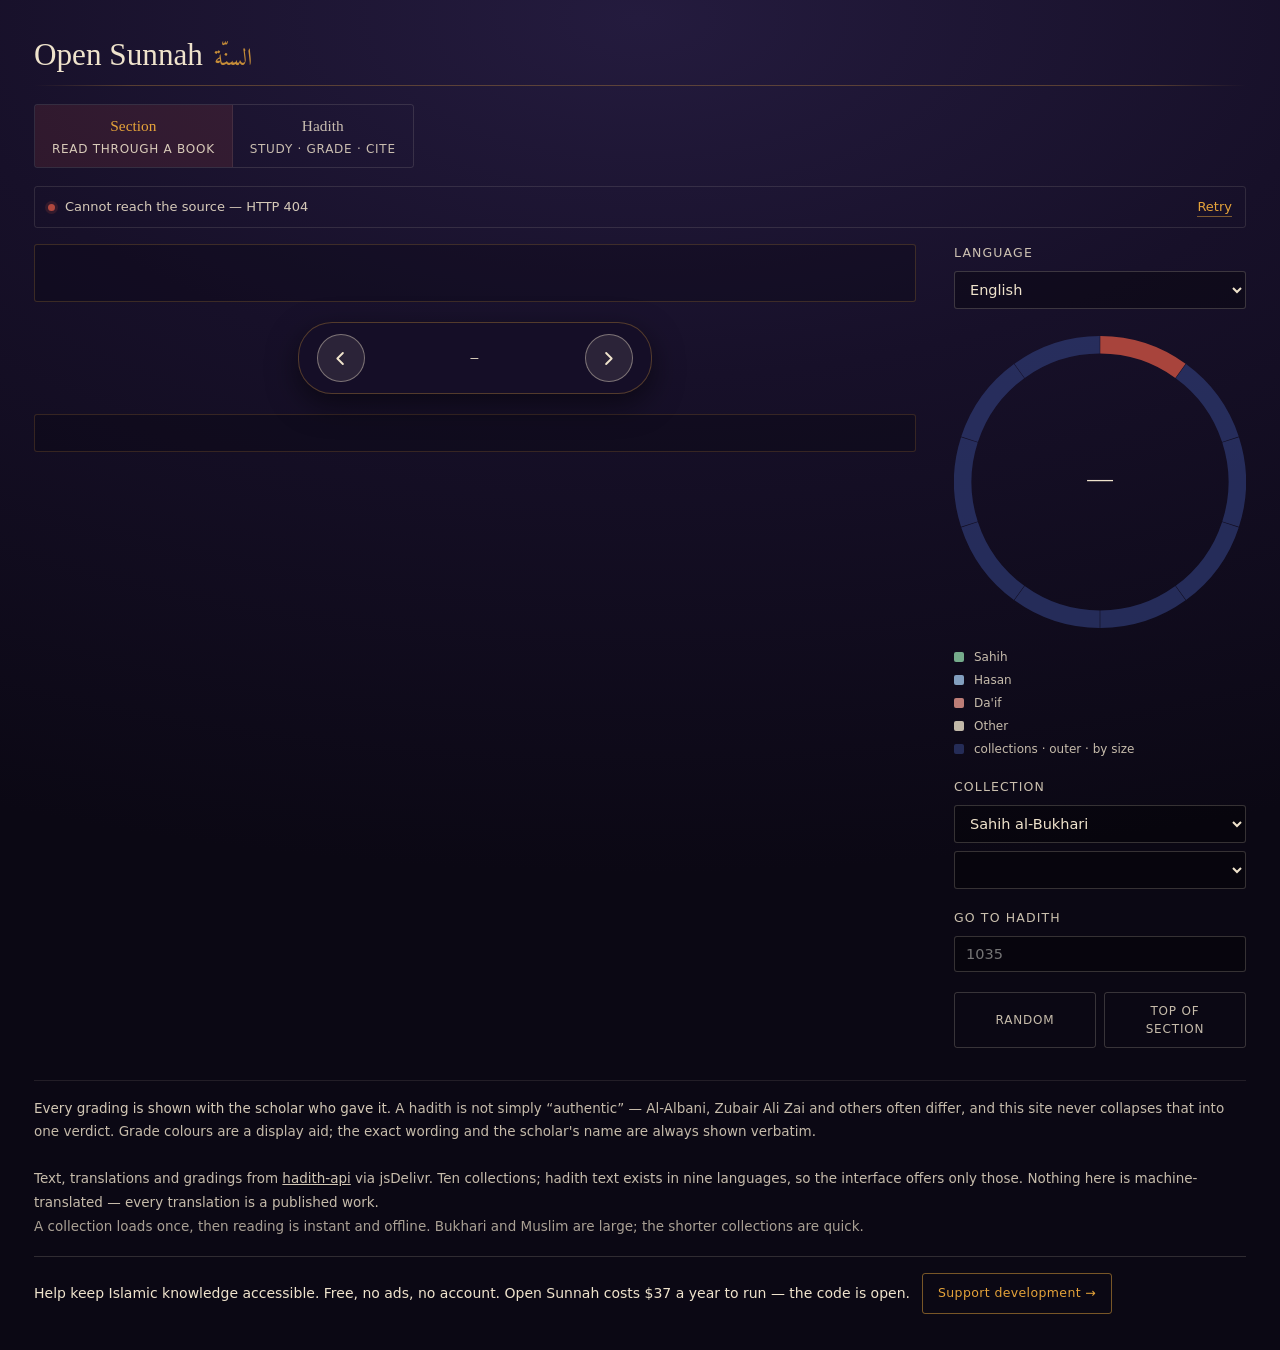
==== public/index.html @ fe067ff9 "Add JSON-LD and per-state document titles Co-Authored-By: Claude Opus 5 (1M context) <noreply@anthro" ====
<!DOCTYPE html>
<html lang="en" dir="ltr">
<meta charset="utf-8">
<meta name="description" content="A free, open hadith reader. Ten collections, 26 languages, every grading shown with the scholar who gave it. No account, no tracking.">
<meta name="viewport" content="width=device-width, initial-scale=1">
<title>Open Sunnah — a free, open hadith reader</title>
<link rel="canonical" href="https://opensunnah.org/">
<link rel="icon" href="/opensunnah-favicon-32.png" sizes="32x32" type="image/png">
<link rel="icon" href="/opensunnah-icon.svg" type="image/svg+xml">
<link rel="apple-touch-icon" href="/opensunnah-apple-touch-icon.png">
<link rel="manifest" href="/opensunnah.webmanifest">
<meta name="theme-color" content="#120E1D">
<script type="application/ld+json">
{"@context":"https://schema.org","@graph":[{"@type":"WebSite","@id":"https://opensunnah.org/#website","url":"https://opensunnah.org/","name":"Open Sunnah","description":"A free, open hadith reader. Ten collections, 26 languages, every grading shown with the scholar who gave it. No account, no tracking.","inLanguage":["ar","en"],"isAccessibleForFree":true},{"@type":"Collection","@id":"https://opensunnah.org/#collection","name":"Hadith collections","isPartOf":{"@id":"https://opensunnah.org/#website"},"hasPart":[{"@type":"Book","name":"صحيح البخاري","alternateName":"Sahih al-Bukhari","inLanguage":"ar","isAccessibleForFree":true},{"@type":"Book","name":"صحيح مسلم","alternateName":"Sahih Muslim","inLanguage":"ar","isAccessibleForFree":true},{"@type":"Book","name":"سنن أبي داود","alternateName":"Sunan Abu Dawud","inLanguage":"ar","isAccessibleForFree":true},{"@type":"Book","name":"جامع الترمذي","alternateName":"Jami at-Tirmidhi","inLanguage":"ar","isAccessibleForFree":true},{"@type":"Book","name":"سنن النسائي","alternateName":"Sunan an-Nasai","inLanguage":"ar","isAccessibleForFree":true},{"@type":"Book","name":"سنن ابن ماجه","alternateName":"Sunan Ibn Majah","inLanguage":"ar","isAccessibleForFree":true},{"@type":"Book","name":"موطأ مالك","alternateName":"Muwatta Malik","inLanguage":"ar","isAccessibleForFree":true},{"@type":"Book","name":"الأربعون النووية","alternateName":"Forty Hadith of an-Nawawi","inLanguage":"ar","isAccessibleForFree":true},{"@type":"Book","name":"الأربعون القدسية","alternateName":"Forty Hadith Qudsi","inLanguage":"ar","isAccessibleForFree":true},{"@type":"Book","name":"أربعون ولي الله الدهلوي","alternateName":"Forty Hadith of Shah Waliullah","inLanguage":"ar","isAccessibleForFree":true}]}]}
</script>
<link rel="preconnect" href="https://fonts.googleapis.com">
<link rel="preconnect" href="https://fonts.gstatic.com" crossorigin>
<link href="https://fonts.googleapis.com/css2?family=Amiri:ital,wght@0,400;0,700;1,400&display=swap" rel="stylesheet">
<style>
  :root{
    --lapis:#33427E; --saffron:#E5A33A; --madder:#B0483E;
    --pearl:#EFE3CC; --verdigris:#4E8577;
    --display:'Iowan Old Style','Palatino Linotype',Palatino,'Book Antiqua','Hoefler Text',Georgia,serif;
    --ui:'Avenir Next','Segoe UI',system-ui,-apple-system,sans-serif;
    --mono:'SF Mono','JetBrains Mono',ui-monospace,Menlo,Consolas,monospace;
    --arabic:'Amiri','Scheherazade New','Traditional Arabic','Geeza Pro','Noto Naskh Arabic',serif;
    --uiLine:1.5;
  }
  html[lang="ur"]{--ui:'Noto Nastaliq Urdu',var(--arabic);--display:'Noto Nastaliq Urdu',var(--arabic);--uiLine:2.4}
  html[lang="ar"]{--ui:'Noto Naskh Arabic','Amiri','Geeza Pro',system-ui,sans-serif;--display:'Amiri',serif;--uiLine:1.9}
  html[lang="bn"]{--ui:'Noto Sans Bengali',system-ui,sans-serif;--display:'Noto Serif Bengali',Georgia,serif;--uiLine:1.8}
  html[lang="ta"]{--ui:'Noto Sans Tamil',system-ui,sans-serif;--display:'Noto Serif Tamil',Georgia,serif;--uiLine:1.8}

  *{box-sizing:border-box}
  html{height:100%}
  body{margin:0;min-height:100%;
    background-color:#0B0814;
    background-image:radial-gradient(130% 95% at 50% 2%,#241B3E 0%,#171029 42%,#0B0814 100%);
    background-repeat:no-repeat;background-attachment:fixed;
    color:var(--pearl);font-family:var(--ui);line-height:var(--uiLine);-webkit-font-smoothing:antialiased;
    display:flex;flex-direction:column;align-items:center;
    padding:clamp(16px,3vw,32px) clamp(14px,3vw,34px) 36px}
  .wrap{width:100%;max-width:1260px}
  @media(min-width:1500px){.wrap{max-width:1560px}}
  @media(min-width:1900px){.wrap{max-width:1800px}}
  .eyebrow{font-size:12.5px;text-transform:uppercase;letter-spacing:.09em;color:rgba(239,227,204,.84)}
  html[dir="rtl"] .eyebrow{letter-spacing:0;text-transform:none}

  header{display:flex;align-items:baseline;gap:.7em;flex-wrap:wrap;margin-bottom:6px}
  h1{font-family:var(--display);font-weight:400;font-size:clamp(1.45rem,3.2vw,1.95rem);margin:0}
  .ar-title{font-family:var(--arabic);font-size:clamp(1.15rem,2.6vw,1.5rem);color:var(--saffron);opacity:.85;line-height:1}
  .loc{font-family:var(--display);font-style:italic;font-size:15px;color:rgba(239,227,204,.82);
       padding-inline-start:.7em;border-inline-start:1px solid rgba(229,163,58,.35)}
  .rule{height:1px;background:linear-gradient(90deg,transparent,rgba(229,163,58,.3) 8%,rgba(229,163,58,.3) 92%,transparent);margin:0 0 18px}

  .density{display:flex;border:1px solid rgba(239,227,204,.13);border-radius:3px;overflow:hidden;width:max-content;margin-bottom:18px;max-width:100%}
  .den{all:unset;cursor:pointer;padding:9px 17px;display:flex;flex-direction:column;gap:3px;
       border-inline-end:1px solid rgba(239,227,204,.09);transition:background .18s;text-align:center}
  .den:last-child{border-inline-end:0}
  .den:hover{background:rgba(229,163,58,.06)}
  .den:focus-visible{outline:1px solid var(--saffron);outline-offset:-2px}
  .den .t{font-family:var(--display);font-size:.96rem;color:rgba(239,227,204,.82)}
  .den .s{font-size:12px;letter-spacing:.06em;text-transform:uppercase;color:rgba(239,227,204,.82)}
  .den[aria-pressed="true"]{background:rgba(176,72,62,.16)}
  .den[aria-pressed="true"] .t{color:var(--saffron)}
  .den[aria-pressed="true"] .s{color:rgba(239,227,204,.88)}

  .stage{display:grid;grid-template-columns:1fr 292px;gap:clamp(20px,3vw,44px);align-items:start}

  /* ── reading surface ───────────────────────────────── */
  .sheet{border:1px solid rgba(229,163,58,.2);border-radius:3px;background:rgba(11,8,20,.32);
         padding:clamp(16px,2.4vw,28px)}
  .hrow{padding:22px 6px;border-bottom:1px solid rgba(239,227,204,.09);cursor:pointer;transition:background .16s}
  .hrow:last-child{border-bottom:0}
  .hrow:hover{background:rgba(229,163,58,.045)}
  .hrow.sel{background:rgba(229,163,58,.075);box-shadow:inset 2px 0 0 var(--madder)}
  .hrow .a{font-family:var(--arabic);direction:rtl;text-align:right;font-size:clamp(1.1rem,1.7vw,1.36rem);line-height:2.3;margin:0 0 12px}
  .hrow .t{font-family:var(--display);font-size:1rem;line-height:1.75;color:rgba(239,227,204,.9);margin:0}
  .hrow .n{font-family:var(--mono);font-size:12px;letter-spacing:.05em;color:rgba(239,227,204,.82);
           margin-top:12px;display:flex;flex-wrap:wrap;gap:6px 14px;align-items:center;direction:ltr}
  @media(min-width:900px){.hrow.par{display:grid;grid-template-columns:1.05fr 1fr;gap:26px;align-items:start}
    .hrow.par .a{margin:0}.hrow.par .n{grid-column:1/-1}}

  /* ── grade pills — the point of the whole site ─────── */
  .g{display:inline-flex;align-items:center;gap:6px;padding:3px 9px;border-radius:2px;
     font-family:var(--ui);font-size:12px;letter-spacing:.02em;border:1px solid;white-space:nowrap}
  .g.sahih{color:#8FD3A8;border-color:rgba(143,211,168,.45);background:rgba(143,211,168,.09)}
  .g.hasan{color:#9FC4E8;border-color:rgba(159,196,232,.45);background:rgba(159,196,232,.09)}
  .g.daif{color:#E89A8E;border-color:rgba(232,154,142,.5);background:rgba(232,154,142,.1)}
  .g.other{color:rgba(239,227,204,.75);border-color:rgba(239,227,204,.25)}
  .g .who{color:rgba(239,227,204,.82);font-size:12px}
  .nograde{color:rgba(239,227,204,.82);font-style:italic;font-size:12px}

  /* ── single hadith ─────────────────────────────────── */
  .solo{border:1px solid rgba(229,163,58,.2);border-radius:3px;background:rgba(11,8,20,.35);padding:clamp(22px,4vw,40px)}
  .solo .a{font-family:var(--arabic);direction:rtl;text-align:right;font-size:clamp(1.5rem,3.4vw,2.1rem);line-height:2.2;margin:0}
  .solo .div{height:1px;background:rgba(239,227,204,.14);margin:26px 0}
  .solo .t{font-family:var(--display);font-size:clamp(1rem,2.1vw,1.18rem);line-height:1.72;color:rgba(239,227,204,.96);margin:0}
  .gradebox{margin-top:26px;padding-top:20px;border-top:1px solid rgba(239,227,204,.14)}
  .gradebox .eyebrow{display:block;margin-bottom:12px}
  .gtable{display:grid;grid-template-columns:auto 1fr;gap:9px 16px;align-items:baseline;font-size:13.5px}
  .gtable .sch{font-family:var(--display);color:rgba(239,227,204,.82);text-align:end}
  .meta{display:flex;flex-wrap:wrap;gap:8px 16px;margin-top:22px;font-family:var(--mono);
        font-size:12px;letter-spacing:.06em;text-transform:uppercase;color:rgba(239,227,204,.84);direction:ltr}
  .meta .hi{color:var(--saffron)}

  /* ── study drawer ──────────────────────────────────── */
  .study{margin-top:20px;border:1px solid rgba(229,163,58,.18);border-radius:3px;padding:18px 20px;background:rgba(11,8,20,.4)}
  .study .ref{font-family:var(--mono);font-size:12px;letter-spacing:.07em;text-transform:uppercase;color:var(--saffron);margin-bottom:10px;direction:ltr}
  .tabs{display:flex;border-bottom:1px solid rgba(239,227,204,.12);margin:6px 0 12px;flex-wrap:wrap}
  .tab{all:unset;cursor:pointer;padding:8px 14px;font-size:12px;letter-spacing:.07em;text-transform:uppercase;
       color:rgba(239,227,204,.84);border-bottom:1px solid transparent;margin-bottom:-1px}
  .tab:hover{color:rgba(239,227,204,.92)}
  .tab:focus-visible{outline:1px solid var(--saffron);outline-offset:-2px}
  .tab[aria-selected="true"]{color:var(--saffron);border-bottom-color:var(--madder)}
  .cite{font-family:var(--mono);font-size:14px;line-height:1.8;white-space:pre-wrap;word-break:break-word;
        direction:ltr;text-align:start;background:rgba(0,0,0,.3);border:1px solid rgba(239,227,204,.1);
        border-radius:3px;padding:14px 16px;color:rgba(239,227,204,.92);max-height:220px;overflow:auto}
  .cite .ai{font-family:var(--arabic);font-size:16px;direction:rtl;display:block;text-align:right;line-height:2}
  .row{display:flex;gap:9px;margin-top:12px;flex-wrap:wrap}

  /* ── transport ─────────────────────────────────────── */
  .transport{display:flex;align-items:center;justify-content:center;gap:15px;margin-top:20px;
    position:sticky;bottom:12px;z-index:5;padding:11px 18px;border-radius:34px;width:max-content;
    margin-inline:auto;background:rgba(22,15,40,.95);backdrop-filter:blur(10px);
    border:1px solid rgba(229,163,58,.3);box-shadow:0 10px 30px rgba(0,0,0,.5)}
  .turn{all:unset;cursor:pointer;width:46px;height:46px;display:grid;place-items:center;border-radius:50%;
        background:rgba(239,227,204,.1);border:1px solid rgba(239,227,204,.42);color:var(--pearl);
        transition:background .18s,border-color .18s,color .18s}
  .turn svg{width:19px;height:19px}
  .turn:hover{background:rgba(229,163,58,.2);border-color:var(--saffron);color:var(--saffron)}
  .turn:focus-visible{outline:2px solid var(--saffron);outline-offset:3px}
  .turn[disabled],.ghost[disabled],input[disabled]{opacity:.34;cursor:not-allowed}
  .where{font-family:var(--mono);font-size:13px;letter-spacing:.06em;color:var(--pearl);min-width:190px;text-align:center;direction:ltr}

  /* ── rail ──────────────────────────────────────────── */
  .rail{display:flex;flex-direction:column;gap:20px;position:sticky;top:18px}
  .clockwrap{position:relative;width:100%;max-width:300px;aspect-ratio:1;margin:0 auto}
  canvas{width:100%;height:100%;display:block;cursor:pointer}
  .clockmid{position:absolute;inset:0;display:grid;place-content:center;text-align:center;pointer-events:none}
  .pct{font-family:var(--display);font-size:1.6rem;line-height:1}
  .pgs{font-family:var(--mono);font-size:12px;letter-spacing:.07em;color:rgba(239,227,204,.84);margin-top:6px;direction:ltr}
  .legend{display:grid;grid-template-columns:auto 1fr;gap:5px 10px;font-size:12px;color:rgba(239,227,204,.82)}
  .legend i{width:10px;height:10px;border-radius:2px;display:inline-block;margin-top:4px}

  select,input{width:100%;background:rgba(0,0,0,.3);color:var(--pearl);font-family:var(--ui);
    border:1px solid rgba(239,227,204,.2);border-radius:3px;padding:9px 11px;font-size:14.5px}
  select:focus-visible,input:focus-visible{outline:1px solid var(--saffron);outline-offset:1px}
  .grp>.eyebrow{display:block;margin-bottom:8px}
  .two{display:grid;grid-template-columns:1fr 1fr;gap:8px}
  .ghost{all:unset;cursor:pointer;text-align:center;padding:9px 14px;border:1px solid rgba(239,227,204,.2);
         border-radius:3px;font-size:12px;letter-spacing:.07em;text-transform:uppercase;color:rgba(239,227,204,.82)}
  html[dir="rtl"] .ghost,html[dir="rtl"] .tab,html[dir="rtl"] .den .s{letter-spacing:0;text-transform:none;font-size:13.5px}
  .ghost:hover{border-color:rgba(229,163,58,.7);color:var(--saffron)}
  .ghost:focus-visible{outline:2px solid var(--saffron);outline-offset:2px}

  .status{display:flex;align-items:center;gap:10px;padding:10px 13px;margin-bottom:16px;
    border:1px solid rgba(239,227,204,.12);border-radius:3px;font-size:13px;color:rgba(239,227,204,.88)}
  .dot{width:7px;height:7px;border-radius:50%;background:rgba(239,227,204,.4);flex:none}
  .dot.warn{background:var(--madder);box-shadow:0 0 0 3px rgba(176,72,62,.18)}
  .status button{all:unset;margin-inline-start:auto;cursor:pointer;color:var(--saffron);border-bottom:1px solid rgba(229,163,58,.5)}
  .status.hidden{display:none}
  .hide{display:none!important}

  footer{margin-top:32px;padding-top:16px;border-top:1px solid rgba(239,227,204,.1);
         font-size:13.5px;line-height:1.75;color:rgba(239,227,204,.82)}
  footer a{color:rgba(239,227,204,.88)}
  footer b{color:rgba(239,227,204,.88);font-weight:500}
  .support{margin-top:18px;padding-top:16px;border-top:1px solid rgba(239,227,204,.16);
           font-size:14px;line-height:1.8;color:var(--pearl);
           display:flex;flex-wrap:wrap;align-items:center;gap:4px 12px}
  .support a{color:var(--saffron);text-decoration:none;border:1px solid rgba(229,163,58,.5);
             border-radius:3px;padding:8px 15px;white-space:nowrap;font-size:12.5px;letter-spacing:.03em;
             transition:background .18s,border-color .18s}
  .support a:hover{background:rgba(229,163,58,.12);border-color:var(--saffron)}

  @media(max-width:1000px){
    .stage{grid-template-columns:1fr;gap:28px}
    .rail{position:static;max-width:420px;margin:0 auto;width:100%}
  }
  @media(max-width:700px){
    .transport{gap:10px;padding:9px 12px}
    .where{min-width:110px;font-size:12px;letter-spacing:0}
    .turn{width:44px;height:44px}
    .density{width:100%}.den{flex:1;padding:9px 6px;min-width:0}
    .den .s{font-size:10px;letter-spacing:0}
    .den .t{font-size:.9rem}
    .tab,.ghost{min-height:44px;display:inline-flex;align-items:center;justify-content:center}
    select,input{min-height:44px}
    .clockwrap{max-width:250px}
  }

  /* Last rule in the sheet so it wins on source order. .01ms rather than 0:
     a zero duration can suppress transitionend, which future code may rely on.
     The canvas is not guarded — it repaints on state change, never on a timer,
     and the grading rings are data rather than decoration. */
  @media (prefers-reduced-motion: reduce){
    *,*::before,*::after{
      animation-duration:.01ms!important;
      animation-iteration-count:1!important;
      transition-duration:.01ms!important;
      scroll-behavior:auto!important}
  }
</style>

<div class="wrap">
  <noscript><p style="max-width:60ch;margin:0 auto 28px;padding:16px 18px;border:1px solid rgba(229,163,58,.3);border-radius:3px;line-height:1.7;font-size:14px">Open Sunnah is a free, open hadith reader — ten collections, 26 interface languages, and every grading shown with the scholar who gave it. It needs JavaScript to run. Nothing here tracks you, and no account is required.</p></noscript>
  <header>
    <h1 id="brand">Open Sunnah</h1><span class="ar-title">السنّة</span>
    <span class="loc" id="loc"></span>
  </header>
  <div class="rule"></div>

  <div class="density" id="density" role="group"></div>
  <div class="status" id="status"><span class="dot" id="dot"></span><span id="statusText">Loading…</span></div>

  <main class="stage">
    <div>
      <div class="sheet" id="sheet"></div>
      <div class="solo hide" id="solo">
        <p class="a" id="soloAr" dir="rtl" lang="ar"></p>
        <div class="div"></div>
        <p class="t" id="soloTr"></p>
        <div class="gradebox">
          <span class="eyebrow" id="l_grades">Gradings</span>
          <div class="gtable" id="gtable"></div>
        </div>
        <div class="meta" id="soloMeta"></div>
      </div>

      <div class="transport">
        <button class="turn" id="prev"></button>
        <span class="where" id="where">—</span>
        <button class="turn" id="next"></button>
      </div>

      <div class="study" id="study"></div>
    </div>

    <aside class="rail">
      <div class="grp">
        <span class="eyebrow" id="l_lang">Language</span>
        <select id="langSel"></select>
        <div id="draftNote" style="font-size:11.5px;line-height:1.5;color:#E08878;margin-top:7px"></div>
      </div>

      <div class="clockwrap">
        <canvas id="clock"></canvas>
        <div class="clockmid"><div class="pct" id="pct">—</div><div class="pgs" id="pgs"></div></div>
      </div>
      <div class="legend" id="legend"></div>

      <div class="grp">
        <span class="eyebrow" id="l_coll">Collection</span>
        <select id="collSel"></select>
        <div style="margin-top:8px"><select id="secSel"></select></div>
      </div>
      <div class="grp">
        <span class="eyebrow" id="l_goto">Go to hadith</span>
        <input type="number" id="numIn" min="1" placeholder="1035">
      </div>
      <div class="grp two">
        <button class="ghost" id="randBtn">Random</button>
        <button class="ghost" id="topBtn">Top of section</button>
      </div>
    </aside>
  </main>

  <footer id="foot"></footer>
</div>

<script>
(() => {
"use strict";
const CDN='https://cdn.jsdelivr.net/gh/fawazahmed0/hadith-api@1';
const $=s=>document.querySelector(s);
const esc=s=>String(s).replace(/[&<>"']/g,c=>({'&':'&amp;','<':'&lt;','>':'&gt;','"':'&quot;',"'":'&#39;'}[c]));

/* ══ collections — keys and names verified against editions.json ══ */
const COLL={
  bukhari:{en:'Sahih al-Bukhari',ar:'صحيح البخاري',langs:['ara','ben','eng','fra','ind','rus','tam','tur','urd']},
  muslim:{en:'Sahih Muslim',ar:'صحيح مسلم',langs:['ara','ben','eng','fra','ind','rus','tam','tur','urd']},
  abudawud:{en:'Sunan Abu Dawud',ar:'سنن أبي داود',langs:['ara','ben','eng','fra','ind','rus','tur','urd']},
  tirmidhi:{en:'Jami at-Tirmidhi',ar:'جامع الترمذي',langs:['ara','ben','eng','ind','tur','urd']},
  nasai:{en:'Sunan an-Nasai',ar:'سنن النسائي',langs:['ara','ben','eng','fra','ind','tur','urd']},
  ibnmajah:{en:'Sunan Ibn Majah',ar:'سنن ابن ماجه',langs:['ara','ben','eng','fra','ind','tur','urd']},
  malik:{en:'Muwatta Malik',ar:'موطأ مالك',langs:['ara','ben','eng','fra','ind','tur','urd']},
  nawawi:{en:'Forty Hadith of an-Nawawi',ar:'الأربعون النووية',langs:['ara','ben','eng','fra','tur']},
  qudsi:{en:'Forty Hadith Qudsi',ar:'الأربعون القدسية',langs:['ara','eng','fra']},
  dehlawi:{en:'Forty Hadith of Shah Waliullah',ar:'أربعون ولي الله الدهلوي',langs:['ara','eng','fra']},
};
/* UI locales limited to languages the hadith text actually exists in.
   Offering a UI language with no content behind it would be a false promise. */
const LANGS={
 en:{name:'English',code:'eng',dir:'ltr',rev:true,s:{
   m1:'Section',m1s:'read through a book',m2:'Hadith',m2s:'study · grade · cite',
   lang:'Language',coll:'Collection',section:'Section',goto:'Go to hadith',
   grades:'Gradings',rand:'Random',top:'Top of section',
   empty:'Select any hadith — its gradings and citation open here, in both views.',
   copy:'Copy citation',copied:'Copied',open:'Open this hadith',see:'See it in the section',
   t1:'Short',t2:'Full',t3:'Block',t4:'Markdown',
   sahih:'Sahih',hasan:'Hasan',daif:"Da'if",other:'Other',ungraded:'No grading recorded',
   loading:'Loading…',fail:'Cannot reach the source',retry:'Retry',
   lColl:'collections · outer · by size',lSec:'sections of this collection',lGrade:'gradings in this section',
   draft:'This translation is a draft — corrections welcome',
   noText:'Hadith are not available in this language — showing English.',
   prev:'Previous hadith',next:'Next hadith',
   sup:'Help keep Islamic knowledge accessible. Free, no ads, no account. %s costs $37 a year to run — the code is open.',
   supCta:'Support development'}},
 ar:{name:'العربية',code:'ara',dir:'rtl',rev:false,font:'Noto+Naskh+Arabic:wght@400;600',s:{
   m1:'باب',m1s:'قراءة الكتاب',m2:'حديث',m2s:'دراسة · درجة · اقتباس',
   lang:'اللغة',coll:'المجموعة',section:'الباب',goto:'انتقل إلى حديث',
   grades:'الدرجات',rand:'عشوائي',top:'أول الباب',
   empty:'اختر أي حديث — تظهر درجاته واقتباسه هنا.',
   copy:'نسخ الاقتباس',copied:'تم النسخ',open:'افتح هذا الحديث',see:'اعرضه في الباب',
   t1:'مختصر',t2:'كامل',t3:'اقتباس',t4:'ماركداون',
   sahih:'صحيح',hasan:'حسن',daif:'ضعيف',other:'أخرى',ungraded:'لا توجد درجة مسجّلة',
   loading:'جارٍ التحميل…',fail:'تعذّر الوصول إلى المصدر',retry:'إعادة المحاولة',
   lColl:'المجموعات · الخارج · بالحجم',lSec:'أبواب هذه المجموعة',lGrade:'درجات هذا الباب',
   draft:'هذه الترجمة مسوّدة — التصحيحات مرحّب بها',
   noText:'الأحاديث غير متوفرة بهذه اللغة — يُعرض النص بالإنجليزية.',
   prev:'الحديث السابق',next:'الحديث التالي',
   sup:'ساهم في إبقاء المعرفة الإسلامية في متناول الجميع. مجاني، بلا إعلانات، بلا حساب. %s يكلّف ٣٧ دولاراً في السنة — والشيفرة مفتوحة.',
   supCta:'ادعم التطوير'}},
 ur:{name:'اردو',code:'urd',dir:'rtl',rev:false,font:'Noto+Nastaliq+Urdu:wght@400;600',s:{
   m1:'باب',m1s:'کتاب پڑھیں',m2:'حدیث',m2s:'مطالعہ · درجہ · حوالہ',
   lang:'زبان',coll:'مجموعہ',section:'باب',goto:'حدیث پر جائیں',
   grades:'درجات',rand:'بے ترتیب',top:'باب کا آغاز',
   empty:'کسی بھی حدیث کو منتخب کریں — اس کے درجات اور حوالہ یہاں کھلیں گے۔',
   copy:'حوالہ نقل کریں',copied:'نقل ہو گیا',open:'یہ حدیث کھولیں',see:'باب میں دیکھیں',
   t1:'مختصر',t2:'مکمل',t3:'اقتباس',t4:'مارک ڈاؤن',
   sahih:'صحیح',hasan:'حسن',daif:'ضعیف',other:'دیگر',ungraded:'کوئی درجہ درج نہیں',
   loading:'لوڈ ہو رہا ہے…',fail:'ماخذ تک رسائی نہیں',retry:'دوبارہ کوشش',
   lColl:'مجموعے · بیرونی · حجم کے مطابق',lSec:'اس مجموعے کے ابواب',lGrade:'اس باب کے درجات',
   draft:'یہ ترجمہ مسودہ ہے — تصحیح خوش آمدید',
   noText:'احادیث اس زبان میں دستیاب نہیں — انگریزی دکھائی جا رہی ہے۔',
   prev:'پچھلی حدیث',next:'اگلی حدیث',
   sup:'اسلامی علم کو سب کی رسائی میں رکھنے میں مدد کریں۔ مفت، کوئی اشتہار نہیں، کوئی اکاؤنٹ نہیں۔ %s پر سالانہ ۳۷ ڈالر لاگت آتی ہے — کوڈ کھلا ہے۔',
   supCta:'ترقی میں تعاون کریں'}},
 id:{name:'Bahasa Indonesia',code:'ind',dir:'ltr',rev:false,s:{
   m1:'Bab',m1s:'baca satu kitab',m2:'Hadis',m2s:'telaah · derajat · kutip',
   lang:'Bahasa',coll:'Kitab',section:'Bab',goto:'Buka hadis',
   grades:'Derajat',rand:'Acak',top:'Awal bab',
   empty:'Pilih hadis mana pun — derajat dan kutipannya muncul di sini.',
   copy:'Salin kutipan',copied:'Tersalin',open:'Buka hadis ini',see:'Lihat di bab',
   t1:'Singkat',t2:'Lengkap',t3:'Kutipan',t4:'Markdown',
   sahih:'Sahih',hasan:'Hasan',daif:'Daif',other:'Lainnya',ungraded:'Derajat tidak tercatat',
   loading:'Memuat…',fail:'Tidak dapat menghubungi sumber',retry:'Coba lagi',
   lColl:'kitab · luar · menurut ukuran',lSec:'bab dalam kitab ini',lGrade:'derajat dalam bab ini',
   draft:'Terjemahan ini masih draf — koreksi sangat diterima',
   noText:'Hadis tidak tersedia dalam bahasa ini — menampilkan bahasa Inggris.',
   prev:'Hadis sebelumnya',next:'Hadis berikutnya',
   sup:'Bantu jaga ilmu Islam tetap terjangkau. Gratis, tanpa iklan, tanpa akun. %s menghabiskan $37 per tahun — kodenya terbuka.',
   supCta:'Dukung pengembangan'}},
 bn:{name:'বাংলা',code:'ben',dir:'ltr',rev:false,font:'Noto+Serif+Bengali:wght@400;600&family=Noto+Sans+Bengali:wght@400;600',s:{
   m1:'অধ্যায়',m1s:'একটি কিতাব পড়ুন',m2:'হাদিস',m2s:'অধ্যয়ন · মান · উদ্ধৃতি',
   lang:'ভাষা',coll:'সংকলন',section:'অধ্যায়',goto:'হাদিসে যান',
   grades:'মান',rand:'এলোমেলো',top:'অধ্যায়ের শুরু',
   empty:'যেকোনো হাদিস বেছে নিন — এর মান ও উদ্ধৃতি এখানে আসবে।',
   copy:'উদ্ধৃতি কপি করুন',copied:'কপি হয়েছে',open:'এই হাদিস খুলুন',see:'অধ্যায়ে দেখুন',
   t1:'সংক্ষিপ্ত',t2:'পূর্ণ',t3:'উদ্ধৃতি',t4:'মার্কডাউন',
   sahih:'সহিহ',hasan:'হাসান',daif:'দুর্বল',other:'অন্যান্য',ungraded:'কোনো মান লিপিবদ্ধ নেই',
   loading:'লোড হচ্ছে…',fail:'উৎসে পৌঁছানো যাচ্ছে না',retry:'আবার চেষ্টা',
   lColl:'সংকলন · বাইরে · আকার অনুসারে',lSec:'এই সংকলনের অধ্যায়',lGrade:'এই অধ্যায়ের মান',
   draft:'এই অনুবাদ খসড়া — সংশোধন স্বাগত',
   noText:'এই ভাষায় হাদিস পাওয়া যায় না — ইংরেজি দেখানো হচ্ছে।',
   prev:'আগের হাদিস',next:'পরের হাদিস',
   sup:'ইসলামি জ্ঞান সবার নাগালে রাখতে সাহায্য করুন। বিনামূল্যে, বিজ্ঞাপন নেই, অ্যাকাউন্ট নেই। %s চালাতে বছরে $37 লাগে — কোড উন্মুক্ত।',
   supCta:'উন্নয়নে সহায়তা করুন'}},
 tr:{name:'Türkçe',code:'tur',dir:'ltr',rev:false,s:{
   m1:'Bölüm',m1s:'bir kitabı oku',m2:'Hadis',m2s:'incele · derece · alıntıla',
   lang:'Dil',coll:'Külliyat',section:'Bölüm',goto:'Hadise git',
   grades:'Dereceler',rand:'Rastgele',top:'Bölüm başı',
   empty:'Herhangi bir hadisi seçin — dereceleri ve alıntısı burada açılır.',
   copy:'Alıntıyı kopyala',copied:'Kopyalandı',open:'Bu hadisi aç',see:'Bölümde gör',
   t1:'Kısa',t2:'Tam',t3:'Alıntı',t4:'Markdown',
   sahih:'Sahih',hasan:'Hasen',daif:'Zayıf',other:'Diğer',ungraded:'Derece kaydı yok',
   loading:'Yükleniyor…',fail:'Kaynağa ulaşılamıyor',retry:'Tekrar dene',
   lColl:'külliyat · dış · boyuta göre',lSec:'bu külliyatın bölümleri',lGrade:'bu bölümdeki dereceler',
   draft:'Bu çeviri taslaktır — düzeltmeler memnuniyetle karşılanır',
   noText:'Hadisler bu dilde mevcut değil — İngilizce gösteriliyor.',
   prev:'Önceki hadis',next:'Sonraki hadis',
   sup:'İslami ilmin herkese açık kalmasına yardım edin. Ücretsiz, reklamsız, hesapsız. %s yılda 37 dolara mal oluyor — kod açık.',
   supCta:'Geliştirmeyi destekle'}},
 fr:{name:'Français',code:'fra',dir:'ltr',rev:false,s:{
   m1:'Chapitre',m1s:'lire un livre',m2:'Hadith',m2s:'étudier · degré · citer',
   lang:'Langue',coll:'Recueil',section:'Chapitre',goto:'Aller au hadith',
   grades:'Degrés',rand:'Aléatoire',top:'Début du chapitre',
   empty:'Choisissez un hadith — ses degrés et sa citation s’ouvrent ici.',
   copy:'Copier la citation',copied:'Copié',open:'Ouvrir ce hadith',see:'Voir dans le chapitre',
   t1:'Court',t2:'Complet',t3:'Bloc',t4:'Markdown',
   sahih:'Sahih',hasan:'Hasan',daif:'Da’if',other:'Autre',ungraded:'Aucun degré enregistré',
   loading:'Chargement…',fail:'Source injoignable',retry:'Réessayer',
   lColl:'recueils · extérieur · par taille',lSec:'chapitres de ce recueil',lGrade:'degrés dans ce chapitre',
   draft:'Cette traduction est une ébauche — corrections bienvenues',
   noText:'Les hadiths ne sont pas disponibles dans cette langue — affichage en anglais.',
   prev:'Hadith précédent',next:'Hadith suivant',
   sup:'Aidez à garder le savoir islamique accessible. Gratuit, sans publicité, sans compte. %s coûte 37 $ par an — le code est ouvert.',
   supCta:'Soutenir le développement'}},
 ru:{name:'Русский',code:'rus',dir:'ltr',rev:false,s:{
   m1:'Глава',m1s:'читать книгу',m2:'Хадис',m2s:'разбор · степень · ссылка',
   lang:'Язык',coll:'Сборник',section:'Глава',goto:'Перейти к хадису',
   grades:'Степени достоверности',rand:'Случайный',top:'Начало главы',
   empty:'Выберите любой хадис — его степени и ссылка откроются здесь.',
   copy:'Копировать ссылку',copied:'Скопировано',open:'Открыть этот хадис',see:'Показать в главе',
   t1:'Кратко',t2:'Полно',t3:'Цитата',t4:'Markdown',
   sahih:'Сахих',hasan:'Хасан',daif:'Даиф',other:'Другое',ungraded:'Степень не указана',
   loading:'Загрузка…',fail:'Не удаётся связаться с источником',retry:'Повторить',
   lColl:'сборники · внешнее · по объёму',lSec:'главы этого сборника',lGrade:'степени в этой главе',
   draft:'Этот перевод — черновик, правки приветствуются',
   noText:'Хадисы недоступны на этом языке — показан английский.',
   prev:'Предыдущий хадис',next:'Следующий хадис',
   sup:'Помогите сохранить исламское знание доступным. Бесплатно, без рекламы, без аккаунта. %s стоит $37 в год — код открыт.',
   supCta:'Поддержать разработку'}},
 ta:{name:'தமிழ்',code:'tam',dir:'ltr',rev:false,font:'Noto+Sans+Tamil:wght@400;600&family=Noto+Serif+Tamil:wght@400;600',s:{
   m1:'அத்தியாயம்',m1s:'ஒரு நூலைப் படி',m2:'ஹதீஸ்',m2s:'ஆய்வு · தரம் · மேற்கோள்',
   lang:'மொழி',coll:'தொகுப்பு',section:'அத்தியாயம்',goto:'ஹதீஸுக்குச் செல்',
   grades:'தரங்கள்',rand:'சீரற்ற',top:'அத்தியாயத் தொடக்கம்',
   empty:'எந்த ஹதீஸையும் தேர்ந்தெடுங்கள் — அதன் தரமும் மேற்கோளும் இங்கே திறக்கும்.',
   copy:'மேற்கோளை நகலெடு',copied:'நகலெடுக்கப்பட்டது',open:'இந்த ஹதீஸைத் திற',see:'அத்தியாயத்தில் பார்',
   t1:'சுருக்கம்',t2:'முழுமை',t3:'மேற்கோள்',t4:'மார்க்டவுன்',
   sahih:'ஸஹீஹ்',hasan:'ஹஸன்',daif:'ளயீஃப்',other:'பிற',ungraded:'தரம் பதிவு செய்யப்படவில்லை',
   loading:'ஏற்றுகிறது…',fail:'மூலத்தை அணுக முடியவில்லை',retry:'மீண்டும் முயற்சி',
   lColl:'தொகுப்புகள் · வெளிப்புறம் · அளவின்படி',lSec:'இத்தொகுப்பின் அத்தியாயங்கள்',lGrade:'இந்த அத்தியாயத்தின் தரங்கள்',
   draft:'இந்த மொழிபெயர்ப்பு வரைவு — திருத்தங்கள் வரவேற்கப்படுகின்றன',
   noText:'இந்த மொழியில் ஹதீஸ் கிடைக்கவில்லை — ஆங்கிலம் காட்டப்படுகிறது.',
   prev:'முந்தைய ஹதீஸ்',next:'அடுத்த ஹதீஸ்',
   sup:'இஸ்லாமிய அறிவு அனைவருக்கும் கிடைக்க உதவுங்கள். இலவசம், விளம்பரம் இல்லை, கணக்கு இல்லை. %s ஆண்டுக்கு $37 செலவாகிறது — நிரல் திறந்தது.',
   supCta:'மேம்பாட்டை ஆதரிக்கவும்'}},
 hi:{name:'हिन्दी',code:'hin',dir:'ltr',rev:false,font:'Noto+Serif+Devanagari:wght@400;600&family=Noto+Sans+Devanagari:wght@400;600',s:{
   m1:'अध्याय',m1s:'एक किताब पढ़ें',m2:'हदीस',m2s:'अध्ययन · दर्जा · संदर्भ',
   lang:'भाषा',coll:'संग्रह',section:'अध्याय',goto:'हदीस पर जाएँ',
   grades:'दर्जे',rand:'यादृच्छिक',top:'अध्याय का आरंभ',
   empty:'कोई भी हदीस चुनें — उसके दर्जे और संदर्भ यहाँ खुलेंगे।',
   copy:'संदर्भ कॉपी करें',copied:'कॉपी हो गया',open:'यह हदीस खोलें',see:'अध्याय में देखें',
   t1:'संक्षिप्त',t2:'पूर्ण',t3:'उद्धरण',t4:'मार्कडाउन',
   sahih:'सहीह',hasan:'हसन',daif:'ज़ईफ़',other:'अन्य',ungraded:'कोई दर्जा दर्ज नहीं',
   loading:'लोड हो रहा है…',fail:'स्रोत तक नहीं पहुँच सके',retry:'फिर कोशिश करें',
   lColl:'संग्रह · बाहरी · आकार अनुसार',lSec:'इस संग्रह के अध्याय',lGrade:'इस अध्याय के दर्जे',
   draft:'यह अनुवाद मसौदा है — सुधार का स्वागत है',
   noText:'इस भाषा में हदीस उपलब्ध नहीं — अंग्रेज़ी दिखाई जा रही है।',
   prev:'पिछली हदीस',next:'अगली हदीस',
   sup:'इस्लामी ज्ञान को सबकी पहुँच में रखने में मदद करें। मुफ़्त, कोई विज्ञापन नहीं, कोई खाता नहीं। %s को चलाने में सालाना $37 लगते हैं — कोड खुला है।',
   supCta:'विकास में सहयोग करें'}},
 fa:{name:'فارسی',code:'fas',dir:'rtl',rev:false,font:'Noto+Naskh+Arabic:wght@400;600',s:{
   m1:'باب',m1s:'خواندن یک کتاب',m2:'حدیث',m2s:'مطالعه · درجه · ارجاع',
   lang:'زبان',coll:'مجموعه',section:'باب',goto:'رفتن به حدیث',
   grades:'درجات',rand:'تصادفی',top:'آغاز باب',
   empty:'هر حدیثی را انتخاب کنید — درجات و ارجاع آن اینجا باز می‌شود.',
   copy:'کپی ارجاع',copied:'کپی شد',open:'این حدیث را باز کن',see:'در باب ببین',
   t1:'کوتاه',t2:'کامل',t3:'نقل‌قول',t4:'مارک‌داون',
   sahih:'صحیح',hasan:'حسن',daif:'ضعیف',other:'دیگر',ungraded:'درجه‌ای ثبت نشده',
   loading:'در حال بارگذاری…',fail:'دسترسی به منبع ممکن نیست',retry:'تلاش دوباره',
   lColl:'مجموعه‌ها · بیرونی · بر پایه اندازه',lSec:'باب‌های این مجموعه',lGrade:'درجات این باب',
   draft:'این ترجمه پیش‌نویس است — اصلاحات پذیرفته می‌شود',
   noText:'حدیث به این زبان موجود نیست — انگلیسی نمایش داده می‌شود.',
   prev:'حدیث پیشین',next:'حدیث بعدی',
   sup:'کمک کنید دانش اسلامی در دسترس همه بماند. رایگان، بدون تبلیغات، بدون حساب. %s سالانه ۳۷ دلار هزینه دارد — کد باز است.',
   supCta:'از توسعه حمایت کنید'}},
 ps:{name:'پښتو',code:'pus',dir:'rtl',rev:false,font:'Noto+Naskh+Arabic:wght@400;600',s:{
   m1:'باب',m1s:'یو کتاب ولولئ',m2:'حدیث',m2s:'زده‌کړه · درجه · حواله',
   lang:'ژبه',coll:'ټولګه',section:'باب',goto:'حدیث ته ولاړ شه',
   grades:'درجې',rand:'تصادفي',top:'د باب پیل',
   empty:'هر حدیث وټاکئ — درجې او حواله یې دلته خلاصیږي.',
   copy:'حواله کاپي کړئ',copied:'کاپي شو',open:'دا حدیث خلاص کړئ',see:'په باب کې یې وګورئ',
   t1:'لنډ',t2:'بشپړ',t3:'اقتباس',t4:'مارک‌ډاون',
   sahih:'صحیح',hasan:'حسن',daif:'ضعیف',other:'نور',ungraded:'کومه درجه نه ده ثبت شوې',
   loading:'بارېږي…',fail:'سرچینې ته لاسرسی ونشو',retry:'بیا هڅه',
   lColl:'ټولګې · بهرنۍ · د اندازې له مخې',lSec:'د دې ټولګې بابونه',lGrade:'د دې باب درجې',
   draft:'دا ژباړه مسوده ده — سمونونه ښه راغلاست',
   noText:'حدیث په دې ژبه نشته — انګریزي ښودل کیږي.',
   prev:'مخکینی حدیث',next:'راتلونکی حدیث',
   sup:'مرسته وکړئ چې اسلامي پوهه د ټولو لپاره لاسرسي وړ پاتې شي. وړیا، بې اعلانه، بې حسابه. %s په کال کې ۳۷ ډالره لګښت لري — کوډ خلاص دی.',
   supCta:'د پرمختګ ملاتړ وکړئ'}},
 ckb:{name:'کوردیی ناوەندی',code:'kur',dir:'rtl',rev:false,font:'Noto+Naskh+Arabic:wght@400;600',s:{
   m1:'بەش',m1s:'کتێبێک بخوێنەوە',m2:'حەدیس',m2s:'لێکۆڵینەوە · پلە · سەرچاوە',
   lang:'زمان',coll:'کۆکراوە',section:'بەش',goto:'بڕۆ بۆ حەدیس',
   grades:'پلەکان',rand:'هەڕەمەکی',top:'سەرەتای بەش',
   empty:'هەر حەدیسێک هەڵبژێرە — پلە و سەرچاوەکەی لێرە دەکرێتەوە.',
   copy:'لەبەرگرتنەوەی سەرچاوە',copied:'لەبەرگیرایەوە',open:'ئەم حەدیسە بکەرەوە',see:'لە بەشەکەدا بیبینە',
   t1:'کورت',t2:'تەواو',t3:'وتەکە',t4:'مارکداون',
   sahih:'صەحیح',hasan:'حەسەن',daif:'زەعیف',other:'تر',ungraded:'هیچ پلەیەک تۆمار نەکراوە',
   loading:'بارکردن…',fail:'ناتوانرێت بگاتە سەرچاوە',retry:'دووبارە هەوڵ بدە',
   lColl:'کۆکراوەکان · دەرەوە · بەپێی قەبارە',lSec:'بەشەکانی ئەم کۆکراوەیە',lGrade:'پلەکانی ئەم بەشە',
   draft:'ئەم وەرگێڕانە ڕەشنووسە — ڕاستکردنەوە بەخێربێت',
   noText:'حەدیس بەم زمانە بەردەست نییە — ئینگلیزی پیشان دەدرێت.',
   prev:'حەدیسی پێشوو',next:'حەدیسی داهاتوو',
   sup:'یارمەتی بدە زانستی ئیسلامی بۆ هەمووان بەردەست بمێنێت. بێبەرامبەر، بێ ڕیکلام، بێ هەژمار. %s ساڵانە ٣٧ دۆلار تێچووی هەیە — کۆدەکە کراوەیە.',
   supCta:'پشتیوانی لە گەشەپێدان بکە'}},
 ha:{name:'Hausa',code:'hau',dir:'ltr',rev:false,s:{
   m1:'Babi',m1s:'karanta wani littafi',m2:'Hadisi',m2s:'nazari · daraja · nassi',
   lang:'Harshe',coll:'Tarin hadisai',section:'Babi',goto:'Je zuwa hadisi',
   grades:'Darajoji',rand:'Bazuwa',top:'Farkon babi',
   empty:'Zabi kowane hadisi — darajarsa da inda aka dauko shi za su bayyana nan.',
   copy:'Kwafi bayanin tushe',copied:'An kwafa',open:'Bude wannan hadisi',see:'Duba shi cikin babi',
   t1:'Takaitacce',t2:'Cikakke',t3:'Rubutu',t4:'Markdown',
   sahih:'Sahihi',hasan:'Hasan',daif:'Daʼif',other:'Sauran',ungraded:'Ba a rubuta daraja ba',
   loading:'Ana lodi…',fail:'Ba a iya isa ga tushe ba',retry:'Sake gwadawa',
   lColl:'tarin hadisai · waje · bisa girma',lSec:'babukan wannan tarin',lGrade:'darajojin wannan babi',
   draft:'Wannan fassarar daftari ce — ana maraba da gyara',
   noText:'Babu hadisi da wannan harshe — ana nuna Turanci.',
   prev:'Hadisin da ya gabata',next:'Hadisi na gaba',
   sup:'Taimaka a ci gaba da samun ilimin Musulunci ga kowa. Kyauta, babu talla, babu asusu. %s yana kashe $37 a shekara — lambar a buɗe take.',
   supCta:'Tallafa wa ci gaba'}},
 sw:{name:'Kiswahili',code:'swh',dir:'ltr',rev:false,s:{
   m1:'Mlango',m1s:'soma kitabu kimoja',m2:'Hadithi',m2s:'chunguza · daraja · rejea',
   lang:'Lugha',coll:'Mkusanyiko',section:'Mlango',goto:'Nenda kwenye hadithi',
   grades:'Madaraja',rand:'Bila mpangilio',top:'Mwanzo wa mlango',
   empty:'Chagua hadithi yoyote — daraja na rejea yake vitafunguka hapa.',
   copy:'Nakili rejea',copied:'Imenakiliwa',open:'Fungua hadithi hii',see:'Iangalie ndani ya mlango',
   t1:'Fupi',t2:'Kamili',t3:'Nukuu',t4:'Markdown',
   sahih:'Sahihi',hasan:'Hasan',daif:'Dhaifu',other:'Nyingine',ungraded:'Hakuna daraja lililoandikwa',
   loading:'Inapakia…',fail:'Imeshindwa kufikia chanzo',retry:'Jaribu tena',
   lColl:'mikusanyiko · nje · kwa ukubwa',lSec:'milango ya mkusanyiko huu',lGrade:'madaraja ya mlango huu',
   draft:'Tafsiri hii ni rasimu — masahihisho yanakaribishwa',
   noText:'Hadithi hazipatikani kwa lugha hii — inaonyesha Kiingereza.',
   prev:'Hadithi iliyotangulia',next:'Hadithi ifuatayo',
   sup:'Saidia elimu ya Kiislamu ibaki inapatikana kwa wote. Bure, hakuna matangazo, hakuna akaunti. %s hugharimu $37 kwa mwaka — msimbo ni wazi.',
   supCta:'Saidia maendeleo'}},
 so:{name:'Soomaali',code:'som',dir:'ltr',rev:false,s:{
   m1:'Cutub',m1s:'akhri hal kitaab',m2:'Xadiis',m2s:'daraasad · darajo · tixraac',
   lang:'Luqad',coll:'Uruurin',section:'Cutub',goto:'U gudub xadiis',
   grades:'Darajooyin',rand:'Mid kasta',top:'Bilowga cutubka',
   empty:'Dooro xadiis kasta — darajadiisa iyo tixraaciisa halkan ayay ka furmayaan.',
   copy:'Koobi tixraaca',copied:'La koobiyeeyay',open:'Fur xadiiskan',see:'Ku arag cutubka',
   t1:'Gaaban',t2:'Buuxa',t3:'Soo qaadasho',t4:'Markdown',
   sahih:'Saxiix',hasan:'Xasan',daif:'Daciif',other:'Kale',ungraded:'Darajo lama diiwaangelin',
   loading:'Waa la soo raraya…',fail:'Isha lama gaari karo',retry:'Isku day mar kale',
   lColl:'uruurimo · dibadda · sida ay u weyn yihiin',lSec:'cutubyada uruurintan',lGrade:'darajooyinka cutubkan',
   draft:'Tarjumaaddan waa qabyo — hagaajin waa la soo dhaweynayaa',
   noText:'Xadiis kuma jiro luqaddan — Ingiriisi ayaa la tusayaa.',
   prev:'Xadiiskii hore',next:'Xadiiska xiga',
   sup:'Kaalmee in cilmiga Islaamka uu qof walba heli karo. Bilaash, xayaysiin ma leh, koonto ma leh. %s waxay ku kacaysaa $37 sanadkii — koodhku waa furan yahay.',
   supCta:'Taageer horumarinta'}},
 uz:{name:'Oʻzbekcha',code:'uzb',dir:'ltr',rev:false,s:{
   m1:'Bob',m1s:'bitta kitobni oʻqing',m2:'Hadis',m2s:'oʻrganish · daraja · manba',
   lang:'Til',coll:'Toʻplam',section:'Bob',goto:'Hadisga oʻtish',
   grades:'Darajalar',rand:'Tasodifiy',top:'Bob boshi',
   empty:'Istalgan hadisni tanlang — darajasi va manbasi shu yerda ochiladi.',
   copy:'Manbani nusxalash',copied:'Nusxalandi',open:'Bu hadisni ochish',see:'Bobda koʻrish',
   t1:'Qisqa',t2:'Toʻliq',t3:'Iqtibos',t4:'Markdown',
   sahih:'Sahih',hasan:'Hasan',daif:'Zaif',other:'Boshqa',ungraded:'Daraja qayd etilmagan',
   loading:'Yuklanmoqda…',fail:'Manbaga ulanib boʻlmadi',retry:'Qayta urinish',
   lColl:'toʻplamlar · tashqi · hajmi boʻyicha',lSec:'shu toʻplam boblari',lGrade:'shu bob darajalari',
   draft:'Bu tarjima qoralama — tuzatishlar qabul qilinadi',
   noText:'Bu tilda hadis mavjud emas — ingliz tili koʻrsatilmoqda.',
   prev:'Oldingi hadis',next:'Keyingi hadis',
   sup:'Islom ilmi hamma uchun ochiq qolishiga yordam bering. Bepul, reklamasiz, hisobsiz. %s yiliga $37 turadi — kod ochiq.',
   supCta:'Rivojlanishni qoʻllab-quvvatlash'}},
 az:{name:'Azərbaycanca',code:'aze',dir:'ltr',rev:false,s:{
   m1:'Bölmə',m1s:'bir kitab oxuyun',m2:'Hədis',m2s:'araşdır · dərəcə · istinad',
   lang:'Dil',coll:'Toplu',section:'Bölmə',goto:'Hədisə keç',
   grades:'Dərəcələr',rand:'Təsadüfi',top:'Bölmənin əvvəli',
   empty:'İstənilən hədisi seçin — dərəcəsi və istinadı burada açılacaq.',
   copy:'İstinadı kopyala',copied:'Kopyalandı',open:'Bu hədisi aç',see:'Bölmədə gör',
   t1:'Qısa',t2:'Tam',t3:'Sitat',t4:'Markdown',
   sahih:'Səhih',hasan:'Həsən',daif:'Zəif',other:'Digər',ungraded:'Dərəcə qeyd olunmayıb',
   loading:'Yüklənir…',fail:'Mənbəyə çatmaq olmur',retry:'Yenidən cəhd et',
   lColl:'toplular · xarici · ölçüyə görə',lSec:'bu toplunun bölmələri',lGrade:'bu bölmənin dərəcələri',
   draft:'Bu tərcümə qaralamadır — düzəlişlər qəbul olunur',
   noText:'Bu dildə hədis yoxdur — ingiliscə göstərilir.',
   prev:'Əvvəlki hədis',next:'Sonrakı hədis',
   sup:'İslam elminin hamı üçün əlçatan qalmasına kömək edin. Pulsuz, reklamsız, hesabsız. %s ildə $37-a başa gəlir — kod açıqdır.',
   supCta:'İnkişafı dəstəklə'}},
 ml:{name:'മലയാളം',code:'mal',dir:'ltr',rev:false,font:'Noto+Serif+Malayalam:wght@400;600&family=Noto+Sans+Malayalam:wght@400;600',s:{
   m1:'അധ്യായം',m1s:'ഒരു ഗ്രന്ഥം വായിക്കുക',m2:'ഹദീസ്',m2s:'പഠനം · ഗ്രേഡ് · ഉദ്ധരണി',
   lang:'ഭാഷ',coll:'സമാഹാരം',section:'അധ്യായം',goto:'ഹദീസിലേക്ക് പോകുക',
   grades:'ഗ്രേഡുകൾ',rand:'ക്രമരഹിതം',top:'അധ്യായത്തിന്റെ തുടക്കം',
   empty:'ഏതെങ്കിലും ഹദീസ് തിരഞ്ഞെടുക്കുക — അതിന്റെ ഗ്രേഡും ഉദ്ധരണിയും ഇവിടെ തുറക്കും.',
   copy:'ഉദ്ധരണി പകർത്തുക',copied:'പകർത്തി',open:'ഈ ഹദീസ് തുറക്കുക',see:'അധ്യായത്തിൽ കാണുക',
   t1:'ഹ്രസ്വം',t2:'പൂർണം',t3:'ഉദ്ധരണി',t4:'മാർക്ക്ഡൗൺ',
   sahih:'സ്വഹീഹ്',hasan:'ഹസൻ',daif:'ദഈഫ്',other:'മറ്റുള്ളവ',ungraded:'ഗ്രേഡ് രേഖപ്പെടുത്തിയിട്ടില്ല',
   loading:'ലോഡ് ചെയ്യുന്നു…',fail:'ഉറവിടത്തിൽ എത്താനായില്ല',retry:'വീണ്ടും ശ്രമിക്കുക',
   lColl:'സമാഹാരങ്ങൾ · പുറം · വലുപ്പമനുസരിച്ച്',lSec:'ഈ സമാഹാരത്തിലെ അധ്യായങ്ങൾ',lGrade:'ഈ അധ്യായത്തിലെ ഗ്രേഡുകൾ',
   draft:'ഈ വിവർത്തനം കരട് ആണ് — തിരുത്തലുകൾ സ്വാഗതം',
   noText:'ഈ ഭാഷയിൽ ഹദീസ് ലഭ്യമല്ല — ഇംഗ്ലീഷ് കാണിക്കുന്നു.',
   prev:'മുൻ ഹദീസ്',next:'അടുത്ത ഹദീസ്',
   sup:'ഇസ്ലാമിക വിജ്ഞാനം എല്ലാവർക്കും ലഭ്യമായിരിക്കാൻ സഹായിക്കുക. സൗജന്യം, പരസ്യമില്ല, അക്കൗണ്ടില്ല. %s പ്രവർത്തിപ്പിക്കാൻ വർഷം $37 ചെലവാകും — കോഡ് തുറന്നതാണ്.',
   supCta:'വികസനത്തെ പിന്തുണയ്ക്കുക'}},
 om:{name:'Afaan Oromoo',code:'orm',dir:'ltr',rev:false,s:{
   m1:'Boqonnaa',m1s:'kitaaba tokko dubbisi',m2:'Hadiisa',m2s:'qorannoo · sadarkaa · wabii',
   lang:'Afaan',coll:'Walitti qabaa',section:'Boqonnaa',goto:'Gara hadiisaa deemi',
   grades:'Sadarkaalee',rand:'Carraan',top:'Jalqaba boqonnaa',
   empty:'Hadiisa kamiyyuu filadhu — sadarkaan isaa fi wabiin isaa asitti banama.',
   copy:'Wabii garagalchi',copied:'Garagalfameera',open:'Hadiisa kana bani',see:'Boqonnaa keessatti ilaali',
   t1:'Gabaabaa',t2:'Guutuu',t3:'Caqasa',t4:'Markdown',
   sahih:'Sahiih',hasan:'Hasan',daif:'Daʼiif',other:'Kan biraa',ungraded:'Sadarkaan hin galmoofne',
   loading:'Feʼamaa jira…',fail:'Madda bira gaʼuun hin dandaʼamne',retry:'Irra deebiʼii yaali',
   lColl:'walitti qabaalee · alaa · guddina isaaniitiin',lSec:'boqonnaalee walitti qabaa kanaa',lGrade:'sadarkaalee boqonnaa kanaa',
   draft:'Hiikkaan kun wixinee dha — sirreeffamni ni simatama',
   noText:'Afaan kanaan hadiisni hin jiru — Ingiliffi agarsiifamaa jira.',
   prev:'Hadiisa darbe',next:'Hadiisa itti aanu',
   sup:'Beekumsi Islaamaa namoota hundaaf akka argamu gargaari. Bilisa, beeksisa hin qabu, herrega hin qabu. %s waggaatti $37 baasii qaba — koodichi banaa dha.',
   supCta:'Guddina deeggari'}},
 am:{name:'አማርኛ',code:'amh',dir:'ltr',rev:false,font:'Noto+Serif+Ethiopic:wght@400;600&family=Noto+Sans+Ethiopic:wght@400;600',s:{
   m1:'ምዕራፍ',m1s:'አንድ መጽሐፍ አንብብ',m2:'ሐዲስ',m2s:'ጥናት · ደረጃ · ማጣቀሻ',
   lang:'ቋንቋ',coll:'ስብስብ',section:'ምዕራፍ',goto:'ወደ ሐዲስ ሂድ',
   grades:'ደረጃዎች',rand:'በዘፈቀደ',top:'የምዕራፉ መጀመሪያ',
   empty:'ማንኛውንም ሐዲስ ምረጥ — ደረጃውና ማጣቀሻው እዚህ ይከፈታሉ።',
   copy:'ማጣቀሻ ቅዳ',copied:'ተቀድቷል',open:'ይህን ሐዲስ ክፈት',see:'በምዕራፉ ውስጥ ተመልከት',
   t1:'አጭር',t2:'ሙሉ',t3:'ጥቅስ',t4:'ማርክዳውን',
   sahih:'ሶሒሕ',hasan:'ሐሰን',daif:'ደዒፍ',other:'ሌላ',ungraded:'ደረጃ አልተመዘገበም',
   loading:'በመጫን ላይ…',fail:'ወደ ምንጩ መድረስ አልተቻለም',retry:'እንደገና ሞክር',
   lColl:'ስብስቦች · ውጪ · በመጠን',lSec:'የዚህ ስብስብ ምዕራፎች',lGrade:'የዚህ ምዕራፍ ደረጃዎች',
   draft:'ይህ ትርጉም ረቂቅ ነው — እርማቶች ተቀባይነት አላቸው',
   noText:'በዚህ ቋንቋ ሐዲስ የለም — እንግሊዝኛ እየታየ ነው።',
   prev:'ቀዳሚው ሐዲስ',next:'ቀጣዩ ሐዲስ',
   sup:'እስላማዊ እውቀት ለሁሉም ተደራሽ ሆኖ እንዲቆይ እርዱ። ነጻ፣ ማስታወቂያ የለም፣ መለያ የለም። %s በዓመት $37 ያስወጣል — ኮዱ ክፍት ነው።',
   supCta:'ልማትን ደግፍ'}},
 es:{name:'Español',code:'spa',dir:'ltr',rev:false,s:{
   m1:'Capítulo',m1s:'leer un libro',m2:'Hadiz',m2s:'estudiar · grado · citar',
   lang:'Idioma',coll:'Colección',section:'Capítulo',goto:'Ir al hadiz',
   grades:'Grados',rand:'Aleatorio',top:'Inicio del capítulo',
   empty:'Elija cualquier hadiz — sus grados y su cita se abren aquí.',
   copy:'Copiar cita',copied:'Copiado',open:'Abrir este hadiz',see:'Verlo en el capítulo',
   t1:'Breve',t2:'Completa',t3:'Bloque',t4:'Markdown',
   sahih:'Sahih',hasan:'Hasan',daif:'Daif',other:'Otro',ungraded:'Sin grado registrado',
   loading:'Cargando…',fail:'No se puede acceder a la fuente',retry:'Reintentar',
   lColl:'colecciones · exterior · por tamaño',lSec:'capítulos de esta colección',lGrade:'grados en este capítulo',
   draft:'Esta traducción es un borrador — se agradecen correcciones',
   noText:'No hay hadices en este idioma — se muestra en inglés.',
   prev:'Hadiz anterior',next:'Hadiz siguiente',
   sup:'Ayude a mantener accesible el conocimiento islámico. Gratis, sin anuncios, sin cuenta. %s cuesta 37 $ al año — el código es abierto.',
   supCta:'Apoyar el desarrollo'}},
 de:{name:'Deutsch',code:'deu',dir:'ltr',rev:false,s:{
   m1:'Kapitel',m1s:'ein Buch lesen',m2:'Hadith',m2s:'studieren · Grad · zitieren',
   lang:'Sprache',coll:'Sammlung',section:'Kapitel',goto:'Zum Hadith',
   grades:'Grade',rand:'Zufällig',top:'Kapitelanfang',
   empty:'Wählen Sie einen Hadith — seine Grade und die Zitation öffnen sich hier.',
   copy:'Zitation kopieren',copied:'Kopiert',open:'Diesen Hadith öffnen',see:'Im Kapitel ansehen',
   t1:'Kurz',t2:'Vollständig',t3:'Block',t4:'Markdown',
   sahih:'Sahih',hasan:'Hasan',daif:'Daif',other:'Andere',ungraded:'Kein Grad erfasst',
   loading:'Wird geladen…',fail:'Quelle nicht erreichbar',retry:'Erneut versuchen',
   lColl:'Sammlungen · außen · nach Umfang',lSec:'Kapitel dieser Sammlung',lGrade:'Grade in diesem Kapitel',
   draft:'Diese Übersetzung ist ein Entwurf — Korrekturen willkommen',
   noText:'In dieser Sprache sind keine Hadithe verfügbar — Anzeige auf Englisch.',
   prev:'Vorheriger Hadith',next:'Nächster Hadith',
   sup:'Helfen Sie mit, islamisches Wissen zugänglich zu halten. Kostenlos, ohne Werbung, ohne Konto. %s kostet 37 $ im Jahr — der Code ist offen.',
   supCta:'Entwicklung unterstützen'}},
 ms:{name:'Bahasa Melayu',code:'may',dir:'ltr',rev:false,s:{
   m1:'Bab',m1s:'baca satu kitab',m2:'Hadis',m2s:'kaji · darjat · rujuk',
   lang:'Bahasa',coll:'Himpunan',section:'Bab',goto:'Pergi ke hadis',
   grades:'Darjat',rand:'Rawak',top:'Awal bab',
   empty:'Pilih mana-mana hadis — darjat dan rujukannya terbuka di sini.',
   copy:'Salin rujukan',copied:'Disalin',open:'Buka hadis ini',see:'Lihat dalam bab',
   t1:'Ringkas',t2:'Penuh',t3:'Petikan',t4:'Markdown',
   sahih:'Sahih',hasan:'Hasan',daif:'Daif',other:'Lain',ungraded:'Tiada darjat direkodkan',
   loading:'Memuatkan…',fail:'Tidak dapat menghubungi sumber',retry:'Cuba lagi',
   lColl:'himpunan · luar · mengikut saiz',lSec:'bab dalam himpunan ini',lGrade:'darjat dalam bab ini',
   draft:'Terjemahan ini draf — pembetulan dialu-alukan',
   noText:'Hadis tiada dalam bahasa ini — memaparkan bahasa Inggeris.',
   prev:'Hadis sebelumnya',next:'Hadis seterusnya',
   sup:'Bantu pastikan ilmu Islam kekal boleh dicapai. Percuma, tiada iklan, tiada akaun. %s memerlukan $37 setahun — kodnya terbuka.',
   supCta:'Sokong pembangunan'}},
 sq:{name:'Shqip',code:'alb',dir:'ltr',rev:false,s:{
   m1:'Kapitull',m1s:'lexo një libër',m2:'Hadith',m2s:'studio · gradë · cito',
   lang:'Gjuha',coll:'Përmbledhje',section:'Kapitull',goto:'Shko te hadithi',
   grades:'Gradat',rand:'Rastësor',top:'Fillimi i kapitullit',
   empty:'Zgjidh çdo hadith — gradat dhe citimi i tij hapen këtu.',
   copy:'Kopjo citimin',copied:'U kopjua',open:'Hap këtë hadith',see:'Shikoje në kapitull',
   t1:'Shkurt',t2:'I plotë',t3:'Citim',t4:'Markdown',
   sahih:'Sahih',hasan:'Hasan',daif:'Daif',other:'Tjetër',ungraded:'Nuk ka gradë të regjistruar',
   loading:'Po ngarkohet…',fail:'Burimi nuk arrihet',retry:'Provo përsëri',
   lColl:'përmbledhje · jashtë · sipas madhësisë',lSec:'kapitujt e kësaj përmbledhjeje',lGrade:'gradat në këtë kapitull',
   draft:'Ky përkthim është draft — korrigjimet mirëpriten',
   noText:'Hadithet nuk ofrohen në këtë gjuhë — po shfaqet anglishtja.',
   prev:'Hadithi i mëparshëm',next:'Hadithi tjetër',
   sup:'Ndihmoni që dija islame të mbetet e arritshme për të gjithë. Falas, pa reklama, pa llogari. %s kushton 37 $ në vit — kodi është i hapur.',
   supCta:'Mbështet zhvillimin'}},
 bs:{name:'Bosanski',code:'bos',dir:'ltr',rev:false,s:{
   m1:'Poglavlje',m1s:'pročitaj jednu knjigu',m2:'Hadis',m2s:'proučavanje · stepen · citat',
   lang:'Jezik',coll:'Zbirka',section:'Poglavlje',goto:'Idi na hadis',
   grades:'Stepeni',rand:'Nasumično',top:'Početak poglavlja',
   empty:'Odaberite bilo koji hadis — njegovi stepeni i citat otvaraju se ovdje.',
   copy:'Kopiraj citat',copied:'Kopirano',open:'Otvori ovaj hadis',see:'Pogledaj u poglavlju',
   t1:'Kratko',t2:'Potpuno',t3:'Citat',t4:'Markdown',
   sahih:'Sahih',hasan:'Hasan',daif:'Daif',other:'Ostalo',ungraded:'Stepen nije zabilježen',
   loading:'Učitavanje…',fail:'Izvor nije dostupan',retry:'Pokušaj ponovo',
   lColl:'zbirke · vanjski · po veličini',lSec:'poglavlja ove zbirke',lGrade:'stepeni u ovom poglavlju',
   draft:'Ovaj prijevod je nacrt — ispravke su dobrodošle',
   noText:'Hadisi nisu dostupni na ovom jeziku — prikazuje se engleski.',
   prev:'Prethodni hadis',next:'Sljedeći hadis',
   sup:'Pomozite da islamsko znanje ostane dostupno svima. Besplatno, bez reklama, bez računa. %s košta 37 $ godišnje — kod je otvoren.',
   supCta:'Podrži razvoj'}},
};

const KOFI='https://ko-fi.com/openmushaf';
const LKEY='sunnah.lang', PKEY='sunnah.place.v1';
let mem=null;   /* private browsing and quota both throw; hold the place in memory rather than losing it */
const lsGet=k=>{try{return localStorage.getItem(k);}catch(e){return null;}};
const lsSet=(k,v)=>{try{localStorage.setItem(k,v);}catch(e){}};
function loadPlace(){ try{const r=lsGet(PKEY); return r?JSON.parse(r):mem;}catch(e){return mem;} }
/* mem is set unconditionally: lsSet swallows its own exception, so a catch here
   would never fire. localStorage is best-effort; memory is the session copy. */
function savePlace(p){ mem=p; lsSet(PKEY,JSON.stringify(p)); }

function detectLang(){
  const s=lsGet(LKEY); if(s&&LANGS[s]) return s;
  for(const l of (navigator.languages||['en'])){const c=String(l).toLowerCase().split('-')[0]; if(LANGS[c]) return c;}
  return 'en';
}
const state={lang:detectLang(),mode:'section',coll:'bukhari',sec:1,sel:null,tab:'full'};
const L=()=>LANGS[state.lang]; const T=k=>L().s[k];

/* ══ grade normalisation ══════════════════════════════════
   Grades are free text and vary by scholar: "Sahih", "Hasan Sahih",
   "Sahih Bukhari (1224)". Bucketing is a display aid — the exact wording
   and the scholar's name are always shown verbatim beside it. */
function bucket(g){
  const t=String(g||'').toLowerCase();
  if(/da[’'\u02bc\u2019]?if|daif|weak|munkar|matruk|mawdu|ضعيف|منكر/.test(t)) return 'daif';
  if(/hasan|حسن/.test(t) && !/sahih|صحيح/.test(t)) return 'hasan';
  if(/sahih|صحيح|bukhari|muslim/.test(t)) return 'sahih';
  if(/hasan/.test(t)) return 'hasan';
  return 'other';
}

const statusEl=$('#status'),dot=$('#dot'),statusText=$('#statusText');
function setStatus(k,t,retry){
  statusEl.classList.remove('hidden');
  dot.className='dot'+(k==='warn'?' warn':'');statusText.textContent=t;
  const o=statusEl.querySelector('button'); if(o)o.remove();
  if(retry){const b=document.createElement('button');b.textContent=T('retry');b.onclick=retry;statusEl.appendChild(b);}
}
const hideStatus=()=>statusEl.classList.add('hidden');

async function getJSON(u){const r=await fetch(u); if(!r.ok) throw new Error('HTTP '+r.status); return r.json();}

/* ══ data ═════════════════════════════════════════════════ */
const cache={};
function edFor(lang,coll){
  const c=COLL[coll]; const want=LANGS[lang].code;
  return (c.langs.includes(want)?want:'eng')+'-'+coll;
}
/* Bundled files under /data are plain JSON, not CDN envelopes. */
const getLocal=async u=>{const r=await fetch(u);
  if(!r.ok) throw new Error('HTTP '+r.status); return r.json();};

/* The three Forty-collections ship with the site; the other seven are 10.7 MB
   gzipped between them and stay remote. */
const BUNDLED=new Set(['nawawi','qudsi','dehlawi']);
/* Bookkeeping lives here, not on the cache entry — every consumer reads the
   same eight fields it always did, whichever stage the entry is at. */
const fullEds=new Set();      // ed keys whose hadiths[] is the complete edition
const loadedSecs={};          // ed key -> Set of section numbers already merged

/* membership by reference.book — the declared section ranges disagree with it
   in Bukhari section 0 (declared 0-0, actually 311 hadiths) */
function indexByBook(hs){
  const m={};
  hs.forEach(h=>{const b=h.reference&&h.reference.book;
    if(b===undefined||b===null) return; (m[b]=m[b]||[]).push(h);});
  return m;
}
const arIndex=ar=>{const m={}; if(ar&&ar.hadiths) ar.hadiths.forEach(h=>m[h.hadithnumber]=h.text); return m;};

async function loadColl(coll,lang){
  const ed=edFor(lang,coll), key=ed;
  if(cache[key]) return cache[key];
  setStatus('',T('loading'));

  if(BUNDLED.has(coll)){
    const [tr,ar]=await Promise.all([
      getLocal(`/data/editions/${ed}.json`),
      getLocal(`/data/editions/ara-${coll}.json`).catch(()=>null)]);
    const secs=tr.metadata.sections||tr.metadata.section||{};
    const byBook=indexByBook(tr.hadiths);
    const list=Object.keys(secs).map(Number).filter(n=>(byBook[n]||[]).length).sort((a,b)=>a-b);
    fullEds.add(key); loadedSecs[key]=new Set(list);
    return cache[key]={ed,name:tr.metadata.name,hadiths:tr.hadiths,arBy:arIndex(ar),secs,byBook,list,
                       dir:LANGS[lang].dir==='rtl'?'rtl':'ltr'};
  }

  /* stage one — index plus the one section being read. A failure here still
     reaches render()'s catch, so T('fail') and retry behave as before. */
  const idx=await getLocal(`/data/index/${coll}.json`);
  const first=idx.list.includes(state.sec)?state.sec:idx.list[0];
  const [s1,a1]=await Promise.all([
    getJSON(`${CDN}/editions/${ed}/sections/${first}.json`),
    getJSON(`${CDN}/editions/ara-${coll}/sections/${first}.json`).catch(()=>null)]);
  const hadiths=s1.hadiths||[];
  loadedSecs[key]=new Set([first]);
  const d=cache[key]={ed,name:idx.name,hadiths,arBy:arIndex(a1),secs:idx.sections,
                      byBook:indexByBook(hadiths),list:idx.list,
                      dir:LANGS[lang].dir==='rtl'?'rtl':'ltr'};
  stageTwo(key,coll,ed);
  return d;
}

/* stage two — the whole edition, in the background. On arrival the entry holds
   exactly what today's single-stage load produced. If it never arrives, stage
   one keeps working and the three whole-edition controls stay disabled. */
function stageTwo(key,coll,ed){
  Promise.all([
    getJSON(`${CDN}/editions/${ed}.min.json`),
    getJSON(`${CDN}/editions/ara-${coll}.min.json`).catch(()=>null)
  ]).then(([tr,ar])=>{
    const d=cache[key]; if(!d) return;
    /* decide BEFORE swapping: once byBook is replaced every section looks
       populated, and the question is whether it looked empty to the reader */
    const onScreen=cache[edFor(state.lang,state.coll)]===d;
    const wasEmpty=onScreen&&!inSection(d,state.sec).length;
    d.hadiths=tr.hadiths; d.arBy=arIndex(ar); d.byBook=indexByBook(tr.hadiths);
    fullEds.add(key); loadedSecs[key]=new Set(d.list);
    syncControls();
    /* only repaint if the reader was looking at something that would change —
       a section stage one never fetched. Never yank a page mid-read. */
    if(wasEmpty) render();
  }).catch(()=>{ /* stage one stands; controls stay disabled */ });
}

/* a section the reader navigated to before the whole edition landed */
async function ensureSection(d,coll,s){
  const key=d.ed;
  if(fullEds.has(key)||!loadedSecs[key]||loadedSecs[key].has(s)||!d.list.includes(s)) return;
  const [sx,ax]=await Promise.all([
    getJSON(`${CDN}/editions/${d.ed}/sections/${s}.json`),
    getJSON(`${CDN}/editions/ara-${coll}/sections/${s}.json`).catch(()=>null)]);
  if(ax&&ax.hadiths) ax.hadiths.forEach(h=>d.arBy[h.hadithnumber]=h.text);
  const have=new Set(d.hadiths.map(h=>h.hadithnumber));
  (sx.hadiths||[]).forEach(h=>{ if(!have.has(h.hadithnumber)) d.hadiths.push(h); });
  d.byBook=indexByBook(d.hadiths);
  loadedSecs[key].add(s);
}

/* Random, Go-to-hadith and hadith-mode paging read the whole edition. Until it
   lands they would act on a fraction of it, so disable rather than mislead. */
function syncControls(){
  const key=edFor(state.lang,state.coll), on=fullEds.has(key);
  $('#randBtn').disabled=!on; $('#numIn').disabled=!on;
}
const inSection=(d,s)=>d.byBook[s]||[];

/* ══ ornament ═════════════════════════════════════════════ */
const cv=$('#clock'),g2=cv.getContext('2d');
let W=0,H=0,S=1; const TAU=Math.PI*2;
function sizeClock(){const r=cv.getBoundingClientRect();S=Math.min(devicePixelRatio||1,2);
  W=Math.max(1,Math.round(r.width));H=Math.max(1,Math.round(r.height));
  cv.width=W*S;cv.height=H*S;g2.setTransform(S,0,0,S,0,0);paint();}
addEventListener('resize',sizeClock);
const GC={sahih:'143,211,168',hasan:'159,196,232',daif:'232,154,142',other:'239,227,204'};
function seg(cx,cy,U,r0,r1,a0,a1,fill,stroke){
  g2.beginPath();g2.arc(cx,cy,U*r1,a0,a1);g2.arc(cx,cy,U*r0,a1,a0,true);g2.closePath();
  g2.fillStyle=fill;g2.fill();
  if(stroke){g2.strokeStyle='rgba(11,8,20,.85)';g2.lineWidth=1;g2.stroke();}
}
let collSizes=null;
function paint(){
  if(!W) return;
  const cx=W/2,cy=H/2,U=Math.min(W,H)/2;
  g2.clearRect(0,0,W,H);
  const keys=Object.keys(COLL);
  const sizes=collSizes||keys.map(()=>1);
  const total=sizes.reduce((a,b)=>a+b,0);
  // outer: collections by size
  let acc=0;
  keys.forEach((k,i)=>{
    const w=sizes[i]/total;
    const a0=acc*TAU-Math.PI/2+.002,a1=(acc+w)*TAU-Math.PI/2-.002;acc+=w;
    seg(cx,cy,U,.88,1,a0,a1,k===state.coll?'rgba(176,72,62,.95)':'rgba(51,66,126,.62)',false);
  });
  const d=cache[edFor(state.lang,state.coll)];
  // middle: sections of the current collection
  if(d&&d.list.length){
    d.list.forEach((s,i)=>{
      const a0=(i/d.list.length)*TAU-Math.PI/2,a1=((i+1)/d.list.length)*TAU-Math.PI/2;
      seg(cx,cy,U,.72,.855,a0,a1,s===state.sec?'rgba(229,163,58,.9)':'rgba(51,66,126,.45)',d.list.length<=40);
    });
    // inner: grade distribution of this section
    const hs=inSection(d,state.sec);
    const tally={sahih:0,hasan:0,daif:0,other:0,none:0};
    hs.forEach(h=>{const g=(h.grades||[]).filter(x=>x&&x.grade);
      if(!g.length){tally.none++;return;} tally[bucket(g[0].grade)]++;});
    const n=hs.length||1; let a=-Math.PI/2;
    [['sahih',tally.sahih],['hasan',tally.hasan],['daif',tally.daif],['other',tally.other]].forEach(([k,v])=>{
      if(!v)return; const w=v/n*TAU; seg(cx,cy,U,.42,.68,a,a+w,`rgba(${GC[k]},.8)`,true); a+=w;
    });
    if(tally.none){const w=tally.none/n*TAU;seg(cx,cy,U,.42,.68,a,a+w,'rgba(51,66,126,.5)',true);}
    $('#pct').textContent=hs.length;
    $('#pgs').textContent=(d.secs[state.sec]||'').slice(0,34);
  }
}
cv.onclick=e=>{
  const r=cv.getBoundingClientRect();
  const x=e.clientX-r.left-W/2,y=e.clientY-r.top-H/2,U=Math.min(W,H)/2;
  const dist=Math.hypot(x,y)/U; if(dist<.42) return;
  let a=Math.atan2(y,x)+Math.PI/2; if(a<0)a+=TAU;
  const keys=Object.keys(COLL);
  if(dist>=.88){
    const sizes=collSizes||keys.map(()=>1),total=sizes.reduce((p,q)=>p+q,0);
    let acc=0; for(let i=0;i<keys.length;i++){acc+=sizes[i]/total; if(a/TAU<=acc){go(keys[i],1);return;}}
    return;
  }
  const d=cache[edFor(state.lang,state.coll)];
  if(d&&d.list.length&&dist>=.72){
    const i=Math.min(d.list.length-1,Math.floor(a/TAU*d.list.length));
    go(state.coll,d.list[i]);
  }
};

/* ══ render ═══════════════════════════════════════════════ */
const chev=d=>`<svg viewBox="0 0 24 24" fill="none" stroke="currentColor" stroke-width="2.4" stroke-linecap="round" stroke-linejoin="round"><path d="${d==='l'?'M15 5 L8 12 L15 19':'M9 5 L16 12 L9 19'}"/></svg>`;

function gradePills(h){
  const g=(h.grades||[]).filter(x=>x&&x.grade);
  if(!g.length) return `<span class="nograde">${esc(T('ungraded'))}</span>`;
  return g.slice(0,3).map(x=>{
    const b=bucket(x.grade);
    return `<span class="g ${b}">${esc(x.grade)}<span class="who">${esc(x.name)}</span></span>`;
  }).join('')+(g.length>3?`<span class="nograde">+${g.length-3}</span>`:'');
}

/* The turn buttons are icon-only, and they change what they step through with
   the mode: a hadith in hadith view, a section otherwise. One static label
   would be the wrong noun in the default view, so set it wherever the mode is
   known — applyLang for the default, render() on every mode change.
   Chevron direction stays in applyLang; it follows dir, not mode. */
function navLabels(){
  const byHadith=state.mode==='hadith';
  $('#prev').setAttribute('aria-label',byHadith?T('prev'):T('section')+' −');
  $('#next').setAttribute('aria-label',byHadith?T('next'):T('section')+' +');
}
async function render(){
  navLabels();
  const d=await loadColl(state.coll,state.lang).catch(e=>{setStatus('warn',T('fail')+' — '+e.message,render);return null;});
  if(!d) return;
  hideStatus();
  const usedFallback = d.ed.split('-')[0] !== L().code;
  $('#draftNote').textContent=[L().rev?'':T('draft'), usedFallback?T('noText'):'']
    .filter(Boolean).join(' · ');
  if(d.list.length && !d.list.includes(state.sec)) state.sec=d.list[0];
  /* the reader may have moved to a section stage one did not fetch */
  await ensureSection(d,state.coll,state.sec)
    .catch(e=>{setStatus('warn',T('fail')+' — '+e.message,render);});
  syncControls();
  const hs=inSection(d,state.sec);
  $('#sheet').classList.toggle('hide',state.mode!=='section');
  $('#solo').classList.toggle('hide',state.mode!=='hadith');

  if(state.mode==='section'){
    $('#sheet').innerHTML=hs.map(h=>
      `<div class="hrow par" data-n="${h.hadithnumber}">
         <p class="a" dir="rtl" lang="ar">${esc(d.arBy[h.hadithnumber]||'')}</p>
         <p class="t">${esc(h.text)}</p>
         <div class="n"><span>${esc(d.name)} ${h.hadithnumber}</span>${gradePills(h)}</div>
       </div>`).join('')||`<p style="opacity:.6;text-align:center;padding:30px">—</p>`;
    document.querySelectorAll('.hrow').forEach(el=>el.onclick=()=>select(+el.dataset.n));
    $('#where').textContent=`${T('section')} ${state.sec} · ${hs.length}`;
    const i=d.list.indexOf(state.sec);
    $('#prev').disabled=i<=0; $('#next').disabled=i>=d.list.length-1;
  } else {
    const h=d.hadiths.find(x=>x.hadithnumber===state.sel)||hs[0];
    if(h){
      state.sel=h.hadithnumber;
      $('#soloAr').textContent=d.arBy[h.hadithnumber]||'';
      $('#soloTr').textContent=h.text;
      const g=(h.grades||[]).filter(x=>x&&x.grade);
      $('#gtable').innerHTML=g.length
        ? g.map(x=>`<div class="sch">${esc(x.name)}</div><div><span class="g ${bucket(x.grade)}">${esc(x.grade)}</span></div>`).join('')
        : `<div></div><div class="nograde">${esc(T('ungraded'))}</div>`;
      $('#soloMeta').innerHTML=[`<span class="hi">${esc(d.name)}</span>`,
        `${T('section')} ${state.sec}`,`#${h.hadithnumber}`,
        h.reference?`book ${h.reference.book} · hadith ${h.reference.hadith}`:''].filter(Boolean)
        .join('<span style="opacity:.35">·</span>');
      $('#where').textContent=`${esc(d.name)} ${h.hadithnumber}`;
      const idx=d.hadiths.indexOf(h);
      $('#prev').disabled=idx<=0; $('#next').disabled=idx>=d.hadiths.length-1;
    }
  }
  $('#loc').textContent=`${d.name} · ${T('section')} ${state.sec}`;
  /* the tab and any bookmark should say where the reader is. "Open Sunnah" is
     the literal already used in the <h1>; LANGS has no brand key here. */
  document.title = state.mode==='hadith'&&state.sel
    ? `${d.name} ${state.sel} — Open Sunnah`
    : `${d.name} · ${T('section')} ${state.sec} — Open Sunnah`;
  $('#collSel').value=state.coll;
  buildSecSel(d);
  markSel(); study(); paint();
  savePlace({coll:state.coll,sec:state.sec,sel:state.sel});
  location.hash=`${state.coll}/${state.sec}`+(state.sel?'/'+state.sel:'');
}
function markSel(){document.querySelectorAll('.hrow').forEach(el=>el.classList.toggle('sel',+el.dataset.n===state.sel));}
function select(n){state.sel=n;markSel();study();}

/* ══ citation ═════════════════════════════════════════════ */
const TABS=[['short','t1'],['full','t2'],['block','t3'],['markdown','t4']];
function citation(){
  const d=cache[edFor(state.lang,state.coll)]; if(!d||!state.sel) return '';
  const h=d.hadiths.find(x=>x.hadithnumber===state.sel); if(!h) return '';
  const g=(h.grades||[]).filter(x=>x&&x.grade);
  const gStr=g.length?g.map(x=>`${x.grade} (${x.name})`).join('; '):T('ungraded');
  const ref=`${d.name} ${h.hadithnumber}`;
  const ar=d.arBy[h.hadithnumber]||'';
  switch(state.tab){
    case 'short': return ref;
    case 'full': return `${ref}${h.reference?`, book ${h.reference.book}, hadith ${h.reference.hadith}`:''} — graded ${gStr}.`;
    case 'block': return `${ar}\n\n"${h.text}"\n\n— ${ref}\nGrading: ${gStr}`;
    default: return `> ${h.text}\n>\n> — *${ref}*\n> Grading: ${gStr}`;
  }
}
function study(){
  const d=$('#study');
  if(!state.sel){d.innerHTML=`<span style="color:rgba(239,227,204,.66);font-size:13px">${esc(T('empty'))}</span>`;return;}
  const c=cache[edFor(state.lang,state.coll)];
  const h=c&&c.hadiths.find(x=>x.hadithnumber===state.sel);
  if(!h) return;
  d.innerHTML=`<div class="ref">${esc(c.name)} ${h.hadithnumber}${h.reference?` · book ${h.reference.book} · hadith ${h.reference.hadith}`:''}</div>`+
    `<div class="n" style="display:flex;flex-wrap:wrap;gap:6px 12px;margin-bottom:12px">${gradePills(h)}</div>`+
    `<div class="tabs" role="tablist">${TABS.map(([k,lk])=>
      `<button class="tab" type="button" role="tab" data-k="${k}" aria-selected="${k===state.tab}">${esc(T(lk))}</button>`).join('')}</div>`+
    `<div class="cite" id="citeOut"></div>`+
    `<div class="row"><button class="ghost" id="copyBtn">${esc(T('copy'))}</button>`+
    `<button class="ghost" id="openBtn">${esc(T('open'))}</button>`+
    `<button class="ghost" id="secBtn">${esc(T('see'))}</button></div>`;
  paintCite();
  d.querySelectorAll('.tab').forEach(b=>b.onclick=()=>{state.tab=b.dataset.k;
    d.querySelectorAll('.tab').forEach(x=>x.setAttribute('aria-selected',String(x.dataset.k===state.tab)));paintCite();});
  $('#copyBtn').onclick=async()=>{const b=$('#copyBtn');
    try{await navigator.clipboard.writeText(citation());b.textContent=T('copied');}catch(e){}
    setTimeout(()=>b.textContent=T('copy'),1600);};
  $('#openBtn').onclick=()=>{state.mode='hadith';paintDensity();render();};
  $('#secBtn').onclick=()=>{state.mode='section';paintDensity();render();};
}
function paintCite(){
  const o=$('#citeOut'); if(!o)return; const t=citation();
  if(state.tab==='block'){const [a,...r]=t.split('\n');o.innerHTML=`<span class="ai">${esc(a)}</span>`+esc(r.join('\n'));}
  else o.textContent=t;
}

/* ══ chrome ═══════════════════════════════════════════════ */
let fontLink=null;
function applyLang(){
  const l=L();
  document.documentElement.lang=state.lang; document.documentElement.dir=l.dir;
  if(l.font){if(!fontLink){fontLink=document.createElement('link');fontLink.rel='stylesheet';document.head.appendChild(fontLink);}
    fontLink.href=`https://fonts.googleapis.com/css2?family=${l.font}&display=swap`;}
  $('#draftNote').textContent=l.rev?'':T('draft');
  $('#l_lang').textContent=T('lang');$('#l_coll').textContent=T('coll');
  $('#l_goto').textContent=T('goto');$('#l_grades').textContent=T('grades');
  /* the visible eyebrows are separate elements, so the controls themselves have
     no accessible name — label them from the same locale strings */
  $('#langSel').setAttribute('aria-label',T('lang'));
  $('#collSel').setAttribute('aria-label',T('coll'));
  $('#secSel').setAttribute('aria-label',T('section'));
  $('#numIn').setAttribute('aria-label',T('goto'));
  $('#randBtn').textContent=T('rand');$('#topBtn').textContent=T('top');
  $('#prev').innerHTML=chev(l.dir==='rtl'?'r':'l');$('#next').innerHTML=chev(l.dir==='rtl'?'l':'r');
  navLabels();
  $('#density').innerHTML='';
  [['section','m1','m1s'],['hadith','m2','m2s']].forEach(([k,a,b])=>{
    const btn=document.createElement('button');btn.className='den';btn.type='button';btn.dataset.m=k;
    btn.innerHTML=`<span class="t">${esc(T(a))}</span><span class="s">${esc(T(b))}</span>`;
    btn.onclick=()=>{state.mode=k;paintDensity();render();};
    $('#density').appendChild(btn);});
  $('#legend').innerHTML=[['sahih',GC.sahih],['hasan',GC.hasan],['daif',GC.daif],['other',GC.other]]
    .map(([k,c])=>`<i style="background:rgba(${c},.8)"></i><span>${esc(T(k))}</span>`).join('')
    +`<i style="background:rgba(51,66,126,.62)"></i><span>${esc(T('lColl'))}</span>`;
  $('#foot').innerHTML=
    `<b>Every grading is shown with the scholar who gave it.</b> A hadith is not simply “authentic” — `+
    `Al-Albani, Zubair Ali Zai and others often differ, and this site never collapses that into one verdict. `+
    `Grade colours are a display aid; the exact wording and the scholar's name are always shown verbatim.<br><br>`+
    `Text, translations and gradings from <a href="https://github.com/fawazahmed0/hadith-api" target="_blank" rel="noopener">hadith-api</a> via jsDelivr. `+
    `Ten collections; hadith text exists in nine languages, so the interface offers only those. `+
    `Nothing here is machine-translated — every translation is a published work.<br>`+
    `<span style="opacity:.85">A collection loads once, then reading is instant and offline. Bukhari and Muslim are large; the shorter collections are quick.</span>`+
    `<div class="support">${esc(T('sup')).replace('%s','Open Sunnah')} `+
    `<a href="${KOFI}" target="_blank" rel="noopener">${esc(T('supCta'))} ${l.dir==='rtl'?'←':'→'}</a></div>`;
  paintDensity();
}
function paintDensity(){[...$('#density').children].forEach(b=>b.setAttribute('aria-pressed',String(b.dataset.m===state.mode)));}
function buildSecSel(d){
  const s=$('#secSel'); if(s.dataset.for===d.ed) {s.value=state.sec; return;}
  s.dataset.for=d.ed; s.innerHTML='';
  d.list.forEach(n=>s.appendChild(Object.assign(document.createElement('option'),
    {value:n,textContent:`${n} · ${(d.secs[n]&&String(d.secs[n]).trim())||T('section')+' '+n}`})));
  s.value=state.sec;
  s.onchange=()=>go(state.coll,+s.value);
}
async function go(coll,sec,sel){state.coll=coll;state.sec=sec;state.sel=sel||null;await render();}

$('#prev').onclick=()=>{
  const d=cache[edFor(state.lang,state.coll)]; if(!d)return;
  if(state.mode==='section'){const i=d.list.indexOf(state.sec); if(i>0) go(state.coll,d.list[i-1]);}
  else{const i=d.hadiths.findIndex(x=>x.hadithnumber===state.sel); if(i>0){state.sel=d.hadiths[i-1].hadithnumber;render();}}
};
$('#next').onclick=()=>{
  const d=cache[edFor(state.lang,state.coll)]; if(!d)return;
  if(state.mode==='section'){const i=d.list.indexOf(state.sec); if(i<d.list.length-1) go(state.coll,d.list[i+1]);}
  else{const i=d.hadiths.findIndex(x=>x.hadithnumber===state.sel); if(i<d.hadiths.length-1){state.sel=d.hadiths[i+1].hadithnumber;render();}}
};
$('#numIn').onchange=()=>{
  const d=cache[edFor(state.lang,state.coll)]; if(!d)return;
  const n=+$('#numIn').value; const h=d.hadiths.find(x=>x.hadithnumber===n); if(!h)return;
  const sec=(h.reference&&h.reference.book!=null)?h.reference.book:state.sec;
  state.mode='hadith';paintDensity();go(state.coll,sec,n);
};
$('#randBtn').onclick=()=>{
  const d=cache[edFor(state.lang,state.coll)]; if(!d||!d.hadiths.length)return;
  const h=d.hadiths[Math.floor(Math.random()*d.hadiths.length)];
  const sec=(h.reference&&h.reference.book!=null)?h.reference.book:state.sec;
  state.mode='hadith';paintDensity();go(state.coll,sec,h.hadithnumber);
};
/* a CSS scroll-behavior rule does not reach behavior:'smooth' passed to
   scrollTo, so the call has to ask as well */
const reduceMotion=()=>matchMedia('(prefers-reduced-motion: reduce)').matches;
$('#topBtn').onclick=()=>{state.mode='section';paintDensity();state.sel=null;render();window.scrollTo({top:0,behavior:reduceMotion()?'auto':'smooth'});};
addEventListener('keydown',e=>{
  if(['INPUT','SELECT','TEXTAREA'].includes(document.activeElement.tagName))return;
  if(e.key==='ArrowLeft'){e.preventDefault();$(L().dir==='rtl'?'#prev':'#next').click();}
  if(e.key==='ArrowRight'){e.preventDefault();$(L().dir==='rtl'?'#next':'#prev').click();}
});

/* ══ boot ═════════════════════════════════════════════════ */
async function boot(){
  applyLang();
  const ls=$('#langSel');
  Object.entries(LANGS).forEach(([c,l])=>ls.appendChild(Object.assign(document.createElement('option'),{value:c,textContent:l.name})));
  ls.value=state.lang;
  ls.onchange=async()=>{state.lang=ls.value;lsSet(LKEY,state.lang);applyLang();sizeClock();await render();};

  const cs=$('#collSel');
  Object.entries(COLL).forEach(([k,v])=>cs.appendChild(Object.assign(document.createElement('option'),
    {value:k,textContent:v.en})));
  cs.onchange=()=>go(cs.value,1);

  const m=/^#([a-z]+)\/(\d+)(?:\/(\d+))?$/.exec(location.hash);
  if(m&&COLL[m[1]]){state.coll=m[1];state.sec=+m[2];if(m[3]){state.sel=+m[3];state.mode='hadith';}}
  else{
    /* a shared link wins over the stored place; mode is a fresh choice each visit.
       render() re-checks the section against d.list, so a stale section falls back
       to the collection's first rather than painting an empty one. */
    const p=loadPlace();
    if(p&&COLL[p.coll]){ state.coll=p.coll; if(Number.isInteger(p.sec)) state.sec=p.sec; if(Number.isInteger(p.sel)) state.sel=p.sel; }
  }
  paintDensity(); sizeClock();
  await render();
  // size the outer ring once the collections are known
  collSizes=Object.keys(COLL).map(k=>{
    const d=cache[edFor(state.lang,k)]; return d?Math.sqrt(d.hadiths.length):Math.sqrt(500);
  });
  paint();
}
boot();
})();
</script>
</html>
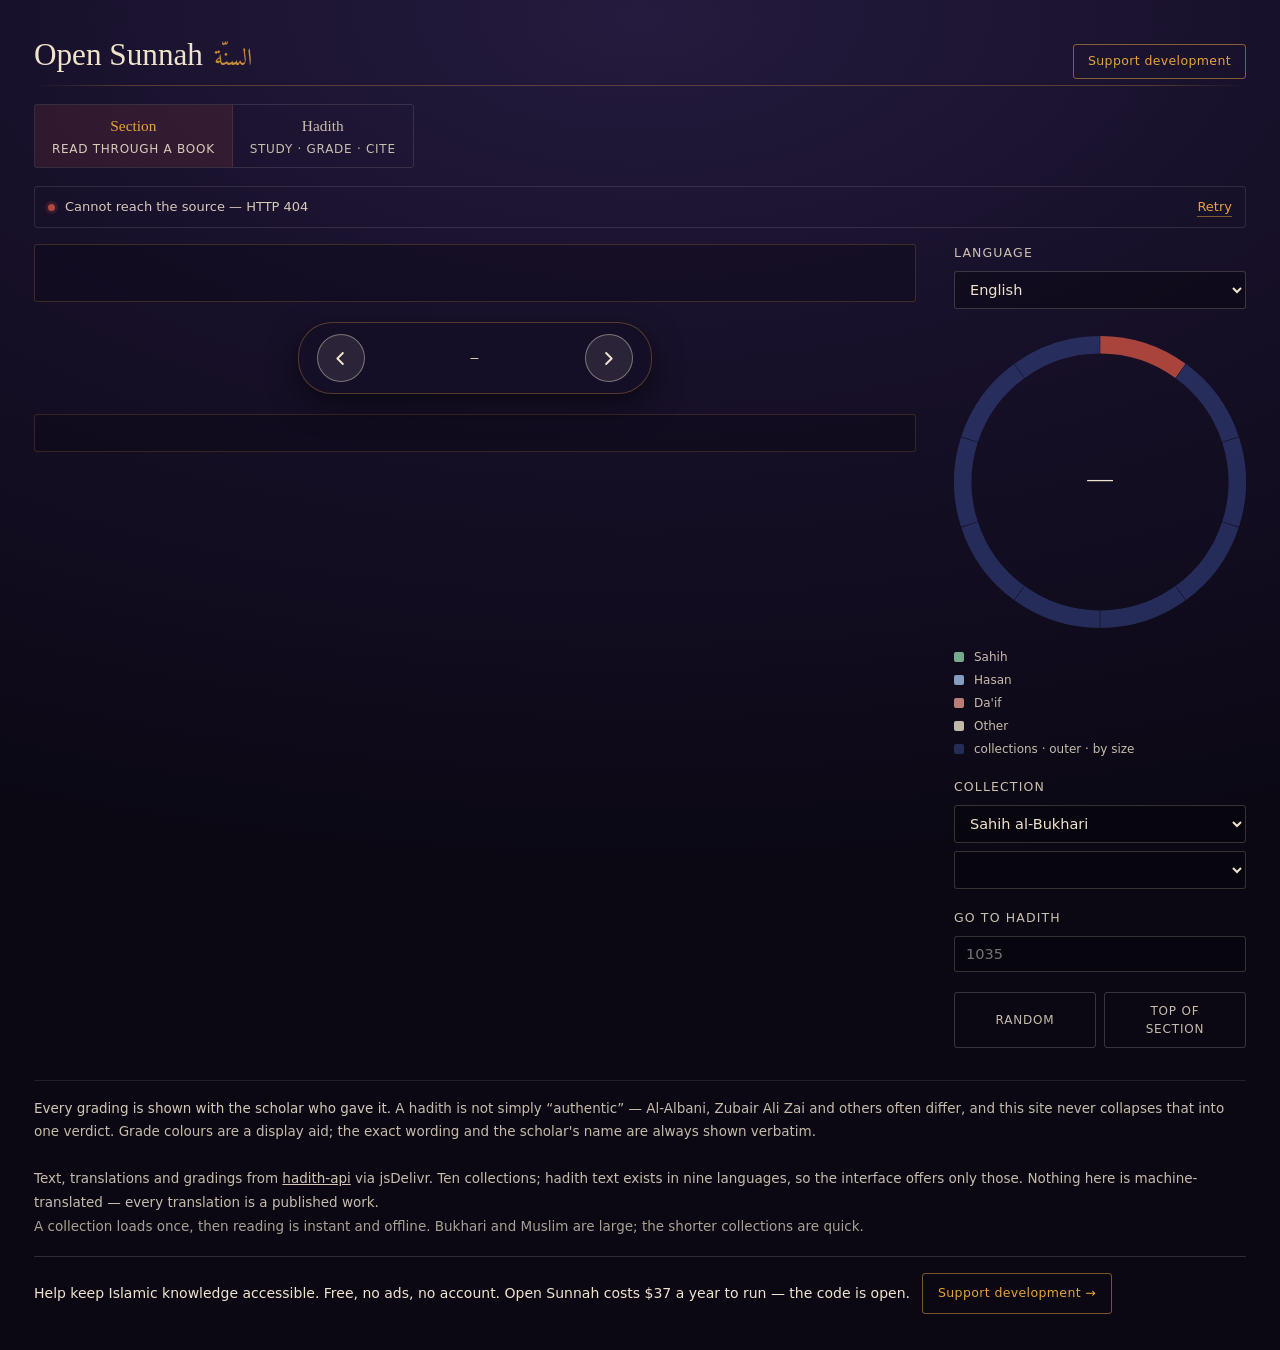
==== commit 3c6c7108: "Add a support button to the header A compact Ko-fi link at the reading end of the header flex row, u" ====
--- a/public/index.html
+++ b/public/index.html
@@ -51,6 +51,25 @@
   .ar-title{font-family:var(--arabic);font-size:clamp(1.15rem,2.6vw,1.5rem);color:var(--saffron);opacity:.85;line-height:1}
   .loc{font-family:var(--display);font-style:italic;font-size:15px;color:rgba(239,227,204,.82);
        padding-inline-start:.7em;border-inline-start:1px solid rgba(229,163,58,.35)}
+  /* margin-inline-start:auto, never margin-left. The header is a flex row and this
+     pushes the button to the READING end — the right in English, the LEFT in Arabic,
+     Urdu, Persian, Pashto and Kurdish. A fixed right margin would strand it at the
+     start of the line in five of the twenty-six locales. */
+  /* BORDER ALPHA .53 HERE, .5 IN .support a — THE DIVERGENCE IS DELIBERATE. Do not
+     "fix" these into agreement. The border is a non-text UI component and WCAG asks
+     3:1 of it, measured against whatever it actually sits on. The body gradient is
+     lightest at its centre (50% 2%, #241B3E) — which is exactly where this header
+     button sits, and nowhere near where the footer link sits. At .5 the border
+     composites to 2.84:1 up here and passes down there. .53 is the next clean value
+     above the 0.5260 minimum, giving 3.03:1 at the worst point and 3.08-3.12:1 where
+     the button actually renders. Same rule, same colour, different ground, so
+     different alpha. The text is var(--saffron) in both and stays that way. */
+  .supbtn{margin-inline-start:auto;color:var(--saffron);text-decoration:none;
+    border:1px solid rgba(229,163,58,.53);border-radius:3px;padding:7px 14px;
+    font-size:12.5px;letter-spacing:.03em;white-space:nowrap;
+    transition:background .18s,border-color .18s}
+  .supbtn:hover{background:rgba(229,163,58,.12);border-color:var(--saffron)}
+  .supbtn:focus-visible{outline:2px solid var(--saffron);outline-offset:2px}
   .rule{height:1px;background:linear-gradient(90deg,transparent,rgba(229,163,58,.3) 8%,rgba(229,163,58,.3) 92%,transparent);margin:0 0 18px}
 
   .density{display:flex;border:1px solid rgba(239,227,204,.13);border-radius:3px;overflow:hidden;width:max-content;margin-bottom:18px;max-width:100%}
@@ -185,6 +204,7 @@
     .density{width:100%}.den{flex:1;padding:9px 6px;min-width:0}
     .den .s{font-size:10px;letter-spacing:0}
     .den .t{font-size:.9rem}
+    .supbtn{min-height:44px;display:inline-flex;align-items:center}
     .tab,.ghost{min-height:44px;display:inline-flex;align-items:center;justify-content:center}
     select,input{min-height:44px}
     .clockwrap{max-width:250px}
@@ -208,6 +228,7 @@
   <header>
     <h1 id="brand">Open Sunnah</h1><span class="ar-title">السنّة</span>
     <span class="loc" id="loc"></span>
+    <a class="supbtn" id="supBtn" href="" target="_blank" rel="noopener"></a>
   </header>
   <div class="rule"></div>
 
@@ -292,7 +313,7 @@
 /* UI locales limited to languages the hadith text actually exists in.
    Offering a UI language with no content behind it would be a false promise. */
 const LANGS={
- en:{name:'English',code:'eng',dir:'ltr',rev:true,s:{
+ en:{name:'English',code:'eng',dir:'ltr',rev:true,s:{brand:'Open Sunnah',
    m1:'Section',m1s:'read through a book',m2:'Hadith',m2s:'study · grade · cite',
    lang:'Language',coll:'Collection',section:'Section',goto:'Go to hadith',
    grades:'Gradings',rand:'Random',top:'Top of section',
@@ -307,7 +328,7 @@
    prev:'Previous hadith',next:'Next hadith',
    sup:'Help keep Islamic knowledge accessible. Free, no ads, no account. %s costs $37 a year to run — the code is open.',
    supCta:'Support development'}},
- ar:{name:'العربية',code:'ara',dir:'rtl',rev:false,font:'Noto+Naskh+Arabic:wght@400;600',s:{
+ ar:{name:'العربية',code:'ara',dir:'rtl',rev:false,font:'Noto+Naskh+Arabic:wght@400;600',s:{brand:'السنّة المفتوحة',
    m1:'باب',m1s:'قراءة الكتاب',m2:'حديث',m2s:'دراسة · درجة · اقتباس',
    lang:'اللغة',coll:'المجموعة',section:'الباب',goto:'انتقل إلى حديث',
    grades:'الدرجات',rand:'عشوائي',top:'أول الباب',
@@ -322,7 +343,7 @@
    prev:'الحديث السابق',next:'الحديث التالي',
    sup:'ساهم في إبقاء المعرفة الإسلامية في متناول الجميع. مجاني، بلا إعلانات، بلا حساب. %s يكلّف ٣٧ دولاراً في السنة — والشيفرة مفتوحة.',
    supCta:'ادعم التطوير'}},
- ur:{name:'اردو',code:'urd',dir:'rtl',rev:false,font:'Noto+Nastaliq+Urdu:wght@400;600',s:{
+ ur:{name:'اردو',code:'urd',dir:'rtl',rev:false,font:'Noto+Nastaliq+Urdu:wght@400;600',s:{brand:'السنّة المفتوحة',
    m1:'باب',m1s:'کتاب پڑھیں',m2:'حدیث',m2s:'مطالعہ · درجہ · حوالہ',
    lang:'زبان',coll:'مجموعہ',section:'باب',goto:'حدیث پر جائیں',
    grades:'درجات',rand:'بے ترتیب',top:'باب کا آغاز',
@@ -337,7 +358,7 @@
    prev:'پچھلی حدیث',next:'اگلی حدیث',
    sup:'اسلامی علم کو سب کی رسائی میں رکھنے میں مدد کریں۔ مفت، کوئی اشتہار نہیں، کوئی اکاؤنٹ نہیں۔ %s پر سالانہ ۳۷ ڈالر لاگت آتی ہے — کوڈ کھلا ہے۔',
    supCta:'ترقی میں تعاون کریں'}},
- id:{name:'Bahasa Indonesia',code:'ind',dir:'ltr',rev:false,s:{
+ id:{name:'Bahasa Indonesia',code:'ind',dir:'ltr',rev:false,s:{brand:'Open Sunnah',
    m1:'Bab',m1s:'baca satu kitab',m2:'Hadis',m2s:'telaah · derajat · kutip',
    lang:'Bahasa',coll:'Kitab',section:'Bab',goto:'Buka hadis',
    grades:'Derajat',rand:'Acak',top:'Awal bab',
@@ -352,7 +373,7 @@
    prev:'Hadis sebelumnya',next:'Hadis berikutnya',
    sup:'Bantu jaga ilmu Islam tetap terjangkau. Gratis, tanpa iklan, tanpa akun. %s menghabiskan $37 per tahun — kodenya terbuka.',
    supCta:'Dukung pengembangan'}},
- bn:{name:'বাংলা',code:'ben',dir:'ltr',rev:false,font:'Noto+Serif+Bengali:wght@400;600&family=Noto+Sans+Bengali:wght@400;600',s:{
+ bn:{name:'বাংলা',code:'ben',dir:'ltr',rev:false,font:'Noto+Serif+Bengali:wght@400;600&family=Noto+Sans+Bengali:wght@400;600',s:{brand:'ওপেন সুন্নাহ',
    m1:'অধ্যায়',m1s:'একটি কিতাব পড়ুন',m2:'হাদিস',m2s:'অধ্যয়ন · মান · উদ্ধৃতি',
    lang:'ভাষা',coll:'সংকলন',section:'অধ্যায়',goto:'হাদিসে যান',
    grades:'মান',rand:'এলোমেলো',top:'অধ্যায়ের শুরু',
@@ -367,7 +388,7 @@
    prev:'আগের হাদিস',next:'পরের হাদিস',
    sup:'ইসলামি জ্ঞান সবার নাগালে রাখতে সাহায্য করুন। বিনামূল্যে, বিজ্ঞাপন নেই, অ্যাকাউন্ট নেই। %s চালাতে বছরে $37 লাগে — কোড উন্মুক্ত।',
    supCta:'উন্নয়নে সহায়তা করুন'}},
- tr:{name:'Türkçe',code:'tur',dir:'ltr',rev:false,s:{
+ tr:{name:'Türkçe',code:'tur',dir:'ltr',rev:false,s:{brand:'Open Sunnah',
    m1:'Bölüm',m1s:'bir kitabı oku',m2:'Hadis',m2s:'incele · derece · alıntıla',
    lang:'Dil',coll:'Külliyat',section:'Bölüm',goto:'Hadise git',
    grades:'Dereceler',rand:'Rastgele',top:'Bölüm başı',
@@ -382,7 +403,7 @@
    prev:'Önceki hadis',next:'Sonraki hadis',
    sup:'İslami ilmin herkese açık kalmasına yardım edin. Ücretsiz, reklamsız, hesapsız. %s yılda 37 dolara mal oluyor — kod açık.',
    supCta:'Geliştirmeyi destekle'}},
- fr:{name:'Français',code:'fra',dir:'ltr',rev:false,s:{
+ fr:{name:'Français',code:'fra',dir:'ltr',rev:false,s:{brand:'Open Sunnah',
    m1:'Chapitre',m1s:'lire un livre',m2:'Hadith',m2s:'étudier · degré · citer',
    lang:'Langue',coll:'Recueil',section:'Chapitre',goto:'Aller au hadith',
    grades:'Degrés',rand:'Aléatoire',top:'Début du chapitre',
@@ -397,7 +418,7 @@
    prev:'Hadith précédent',next:'Hadith suivant',
    sup:'Aidez à garder le savoir islamique accessible. Gratuit, sans publicité, sans compte. %s coûte 37 $ par an — le code est ouvert.',
    supCta:'Soutenir le développement'}},
- ru:{name:'Русский',code:'rus',dir:'ltr',rev:false,s:{
+ ru:{name:'Русский',code:'rus',dir:'ltr',rev:false,s:{brand:'Открытая Сунна',
    m1:'Глава',m1s:'читать книгу',m2:'Хадис',m2s:'разбор · степень · ссылка',
    lang:'Язык',coll:'Сборник',section:'Глава',goto:'Перейти к хадису',
    grades:'Степени достоверности',rand:'Случайный',top:'Начало главы',
@@ -412,7 +433,7 @@
    prev:'Предыдущий хадис',next:'Следующий хадис',
    sup:'Помогите сохранить исламское знание доступным. Бесплатно, без рекламы, без аккаунта. %s стоит $37 в год — код открыт.',
    supCta:'Поддержать разработку'}},
- ta:{name:'தமிழ்',code:'tam',dir:'ltr',rev:false,font:'Noto+Sans+Tamil:wght@400;600&family=Noto+Serif+Tamil:wght@400;600',s:{
+ ta:{name:'தமிழ்',code:'tam',dir:'ltr',rev:false,font:'Noto+Sans+Tamil:wght@400;600&family=Noto+Serif+Tamil:wght@400;600',s:{brand:'ஓப்பன் சுன்னா',
    m1:'அத்தியாயம்',m1s:'ஒரு நூலைப் படி',m2:'ஹதீஸ்',m2s:'ஆய்வு · தரம் · மேற்கோள்',
    lang:'மொழி',coll:'தொகுப்பு',section:'அத்தியாயம்',goto:'ஹதீஸுக்குச் செல்',
    grades:'தரங்கள்',rand:'சீரற்ற',top:'அத்தியாயத் தொடக்கம்',
@@ -427,7 +448,7 @@
    prev:'முந்தைய ஹதீஸ்',next:'அடுத்த ஹதீஸ்',
    sup:'இஸ்லாமிய அறிவு அனைவருக்கும் கிடைக்க உதவுங்கள். இலவசம், விளம்பரம் இல்லை, கணக்கு இல்லை. %s ஆண்டுக்கு $37 செலவாகிறது — நிரல் திறந்தது.',
    supCta:'மேம்பாட்டை ஆதரிக்கவும்'}},
- hi:{name:'हिन्दी',code:'hin',dir:'ltr',rev:false,font:'Noto+Serif+Devanagari:wght@400;600&family=Noto+Sans+Devanagari:wght@400;600',s:{
+ hi:{name:'हिन्दी',code:'hin',dir:'ltr',rev:false,font:'Noto+Serif+Devanagari:wght@400;600&family=Noto+Sans+Devanagari:wght@400;600',s:{brand:'ओपन सुन्नाह',
    m1:'अध्याय',m1s:'एक किताब पढ़ें',m2:'हदीस',m2s:'अध्ययन · दर्जा · संदर्भ',
    lang:'भाषा',coll:'संग्रह',section:'अध्याय',goto:'हदीस पर जाएँ',
    grades:'दर्जे',rand:'यादृच्छिक',top:'अध्याय का आरंभ',
@@ -442,7 +463,7 @@
    prev:'पिछली हदीस',next:'अगली हदीस',
    sup:'इस्लामी ज्ञान को सबकी पहुँच में रखने में मदद करें। मुफ़्त, कोई विज्ञापन नहीं, कोई खाता नहीं। %s को चलाने में सालाना $37 लगते हैं — कोड खुला है।',
    supCta:'विकास में सहयोग करें'}},
- fa:{name:'فارسی',code:'fas',dir:'rtl',rev:false,font:'Noto+Naskh+Arabic:wght@400;600',s:{
+ fa:{name:'فارسی',code:'fas',dir:'rtl',rev:false,font:'Noto+Naskh+Arabic:wght@400;600',s:{brand:'السنّة المفتوحة',
    m1:'باب',m1s:'خواندن یک کتاب',m2:'حدیث',m2s:'مطالعه · درجه · ارجاع',
    lang:'زبان',coll:'مجموعه',section:'باب',goto:'رفتن به حدیث',
    grades:'درجات',rand:'تصادفی',top:'آغاز باب',
@@ -457,7 +478,7 @@
    prev:'حدیث پیشین',next:'حدیث بعدی',
    sup:'کمک کنید دانش اسلامی در دسترس همه بماند. رایگان، بدون تبلیغات، بدون حساب. %s سالانه ۳۷ دلار هزینه دارد — کد باز است.',
    supCta:'از توسعه حمایت کنید'}},
- ps:{name:'پښتو',code:'pus',dir:'rtl',rev:false,font:'Noto+Naskh+Arabic:wght@400;600',s:{
+ ps:{name:'پښتو',code:'pus',dir:'rtl',rev:false,font:'Noto+Naskh+Arabic:wght@400;600',s:{brand:'السنّة المفتوحة',
    m1:'باب',m1s:'یو کتاب ولولئ',m2:'حدیث',m2s:'زده‌کړه · درجه · حواله',
    lang:'ژبه',coll:'ټولګه',section:'باب',goto:'حدیث ته ولاړ شه',
    grades:'درجې',rand:'تصادفي',top:'د باب پیل',
@@ -472,7 +493,7 @@
    prev:'مخکینی حدیث',next:'راتلونکی حدیث',
    sup:'مرسته وکړئ چې اسلامي پوهه د ټولو لپاره لاسرسي وړ پاتې شي. وړیا، بې اعلانه، بې حسابه. %s په کال کې ۳۷ ډالره لګښت لري — کوډ خلاص دی.',
    supCta:'د پرمختګ ملاتړ وکړئ'}},
- ckb:{name:'کوردیی ناوەندی',code:'kur',dir:'rtl',rev:false,font:'Noto+Naskh+Arabic:wght@400;600',s:{
+ ckb:{name:'کوردیی ناوەندی',code:'kur',dir:'rtl',rev:false,font:'Noto+Naskh+Arabic:wght@400;600',s:{brand:'السنّة المفتوحة',
    m1:'بەش',m1s:'کتێبێک بخوێنەوە',m2:'حەدیس',m2s:'لێکۆڵینەوە · پلە · سەرچاوە',
    lang:'زمان',coll:'کۆکراوە',section:'بەش',goto:'بڕۆ بۆ حەدیس',
    grades:'پلەکان',rand:'هەڕەمەکی',top:'سەرەتای بەش',
@@ -487,7 +508,7 @@
    prev:'حەدیسی پێشوو',next:'حەدیسی داهاتوو',
    sup:'یارمەتی بدە زانستی ئیسلامی بۆ هەمووان بەردەست بمێنێت. بێبەرامبەر، بێ ڕیکلام، بێ هەژمار. %s ساڵانە ٣٧ دۆلار تێچووی هەیە — کۆدەکە کراوەیە.',
    supCta:'پشتیوانی لە گەشەپێدان بکە'}},
- ha:{name:'Hausa',code:'hau',dir:'ltr',rev:false,s:{
+ ha:{name:'Hausa',code:'hau',dir:'ltr',rev:false,s:{brand:'Open Sunnah',
    m1:'Babi',m1s:'karanta wani littafi',m2:'Hadisi',m2s:'nazari · daraja · nassi',
    lang:'Harshe',coll:'Tarin hadisai',section:'Babi',goto:'Je zuwa hadisi',
    grades:'Darajoji',rand:'Bazuwa',top:'Farkon babi',
@@ -502,7 +523,7 @@
    prev:'Hadisin da ya gabata',next:'Hadisi na gaba',
    sup:'Taimaka a ci gaba da samun ilimin Musulunci ga kowa. Kyauta, babu talla, babu asusu. %s yana kashe $37 a shekara — lambar a buɗe take.',
    supCta:'Tallafa wa ci gaba'}},
- sw:{name:'Kiswahili',code:'swh',dir:'ltr',rev:false,s:{
+ sw:{name:'Kiswahili',code:'swh',dir:'ltr',rev:false,s:{brand:'Open Sunnah',
    m1:'Mlango',m1s:'soma kitabu kimoja',m2:'Hadithi',m2s:'chunguza · daraja · rejea',
    lang:'Lugha',coll:'Mkusanyiko',section:'Mlango',goto:'Nenda kwenye hadithi',
    grades:'Madaraja',rand:'Bila mpangilio',top:'Mwanzo wa mlango',
@@ -517,7 +538,7 @@
    prev:'Hadithi iliyotangulia',next:'Hadithi ifuatayo',
    sup:'Saidia elimu ya Kiislamu ibaki inapatikana kwa wote. Bure, hakuna matangazo, hakuna akaunti. %s hugharimu $37 kwa mwaka — msimbo ni wazi.',
    supCta:'Saidia maendeleo'}},
- so:{name:'Soomaali',code:'som',dir:'ltr',rev:false,s:{
+ so:{name:'Soomaali',code:'som',dir:'ltr',rev:false,s:{brand:'Open Sunnah',
    m1:'Cutub',m1s:'akhri hal kitaab',m2:'Xadiis',m2s:'daraasad · darajo · tixraac',
    lang:'Luqad',coll:'Uruurin',section:'Cutub',goto:'U gudub xadiis',
    grades:'Darajooyin',rand:'Mid kasta',top:'Bilowga cutubka',
@@ -532,7 +553,7 @@
    prev:'Xadiiskii hore',next:'Xadiiska xiga',
    sup:'Kaalmee in cilmiga Islaamka uu qof walba heli karo. Bilaash, xayaysiin ma leh, koonto ma leh. %s waxay ku kacaysaa $37 sanadkii — koodhku waa furan yahay.',
    supCta:'Taageer horumarinta'}},
- uz:{name:'Oʻzbekcha',code:'uzb',dir:'ltr',rev:false,s:{
+ uz:{name:'Oʻzbekcha',code:'uzb',dir:'ltr',rev:false,s:{brand:'Open Sunnah',
    m1:'Bob',m1s:'bitta kitobni oʻqing',m2:'Hadis',m2s:'oʻrganish · daraja · manba',
    lang:'Til',coll:'Toʻplam',section:'Bob',goto:'Hadisga oʻtish',
    grades:'Darajalar',rand:'Tasodifiy',top:'Bob boshi',
@@ -547,7 +568,7 @@
    prev:'Oldingi hadis',next:'Keyingi hadis',
    sup:'Islom ilmi hamma uchun ochiq qolishiga yordam bering. Bepul, reklamasiz, hisobsiz. %s yiliga $37 turadi — kod ochiq.',
    supCta:'Rivojlanishni qoʻllab-quvvatlash'}},
- az:{name:'Azərbaycanca',code:'aze',dir:'ltr',rev:false,s:{
+ az:{name:'Azərbaycanca',code:'aze',dir:'ltr',rev:false,s:{brand:'Open Sünnə',
    m1:'Bölmə',m1s:'bir kitab oxuyun',m2:'Hədis',m2s:'araşdır · dərəcə · istinad',
    lang:'Dil',coll:'Toplu',section:'Bölmə',goto:'Hədisə keç',
    grades:'Dərəcələr',rand:'Təsadüfi',top:'Bölmənin əvvəli',
@@ -562,7 +583,7 @@
    prev:'Əvvəlki hədis',next:'Sonrakı hədis',
    sup:'İslam elminin hamı üçün əlçatan qalmasına kömək edin. Pulsuz, reklamsız, hesabsız. %s ildə $37-a başa gəlir — kod açıqdır.',
    supCta:'İnkişafı dəstəklə'}},
- ml:{name:'മലയാളം',code:'mal',dir:'ltr',rev:false,font:'Noto+Serif+Malayalam:wght@400;600&family=Noto+Sans+Malayalam:wght@400;600',s:{
+ ml:{name:'മലയാളം',code:'mal',dir:'ltr',rev:false,font:'Noto+Serif+Malayalam:wght@400;600&family=Noto+Sans+Malayalam:wght@400;600',s:{brand:'ഓപ്പൺ സുന്നാഹ്',
    m1:'അധ്യായം',m1s:'ഒരു ഗ്രന്ഥം വായിക്കുക',m2:'ഹദീസ്',m2s:'പഠനം · ഗ്രേഡ് · ഉദ്ധരണി',
    lang:'ഭാഷ',coll:'സമാഹാരം',section:'അധ്യായം',goto:'ഹദീസിലേക്ക് പോകുക',
    grades:'ഗ്രേഡുകൾ',rand:'ക്രമരഹിതം',top:'അധ്യായത്തിന്റെ തുടക്കം',
@@ -577,7 +598,7 @@
    prev:'മുൻ ഹദീസ്',next:'അടുത്ത ഹദീസ്',
    sup:'ഇസ്ലാമിക വിജ്ഞാനം എല്ലാവർക്കും ലഭ്യമായിരിക്കാൻ സഹായിക്കുക. സൗജന്യം, പരസ്യമില്ല, അക്കൗണ്ടില്ല. %s പ്രവർത്തിപ്പിക്കാൻ വർഷം $37 ചെലവാകും — കോഡ് തുറന്നതാണ്.',
    supCta:'വികസനത്തെ പിന്തുണയ്ക്കുക'}},
- om:{name:'Afaan Oromoo',code:'orm',dir:'ltr',rev:false,s:{
+ om:{name:'Afaan Oromoo',code:'orm',dir:'ltr',rev:false,s:{brand:'Open Sunnah',
    m1:'Boqonnaa',m1s:'kitaaba tokko dubbisi',m2:'Hadiisa',m2s:'qorannoo · sadarkaa · wabii',
    lang:'Afaan',coll:'Walitti qabaa',section:'Boqonnaa',goto:'Gara hadiisaa deemi',
    grades:'Sadarkaalee',rand:'Carraan',top:'Jalqaba boqonnaa',
@@ -592,7 +613,7 @@
    prev:'Hadiisa darbe',next:'Hadiisa itti aanu',
    sup:'Beekumsi Islaamaa namoota hundaaf akka argamu gargaari. Bilisa, beeksisa hin qabu, herrega hin qabu. %s waggaatti $37 baasii qaba — koodichi banaa dha.',
    supCta:'Guddina deeggari'}},
- am:{name:'አማርኛ',code:'amh',dir:'ltr',rev:false,font:'Noto+Serif+Ethiopic:wght@400;600&family=Noto+Sans+Ethiopic:wght@400;600',s:{
+ am:{name:'አማርኛ',code:'amh',dir:'ltr',rev:false,font:'Noto+Serif+Ethiopic:wght@400;600&family=Noto+Sans+Ethiopic:wght@400;600',s:{brand:'ኦፐን ሱና',
    m1:'ምዕራፍ',m1s:'አንድ መጽሐፍ አንብብ',m2:'ሐዲስ',m2s:'ጥናት · ደረጃ · ማጣቀሻ',
    lang:'ቋንቋ',coll:'ስብስብ',section:'ምዕራፍ',goto:'ወደ ሐዲስ ሂድ',
    grades:'ደረጃዎች',rand:'በዘፈቀደ',top:'የምዕራፉ መጀመሪያ',
@@ -607,7 +628,7 @@
    prev:'ቀዳሚው ሐዲስ',next:'ቀጣዩ ሐዲስ',
    sup:'እስላማዊ እውቀት ለሁሉም ተደራሽ ሆኖ እንዲቆይ እርዱ። ነጻ፣ ማስታወቂያ የለም፣ መለያ የለም። %s በዓመት $37 ያስወጣል — ኮዱ ክፍት ነው።',
    supCta:'ልማትን ደግፍ'}},
- es:{name:'Español',code:'spa',dir:'ltr',rev:false,s:{
+ es:{name:'Español',code:'spa',dir:'ltr',rev:false,s:{brand:'Open Sunnah',
    m1:'Capítulo',m1s:'leer un libro',m2:'Hadiz',m2s:'estudiar · grado · citar',
    lang:'Idioma',coll:'Colección',section:'Capítulo',goto:'Ir al hadiz',
    grades:'Grados',rand:'Aleatorio',top:'Inicio del capítulo',
@@ -622,7 +643,7 @@
    prev:'Hadiz anterior',next:'Hadiz siguiente',
    sup:'Ayude a mantener accesible el conocimiento islámico. Gratis, sin anuncios, sin cuenta. %s cuesta 37 $ al año — el código es abierto.',
    supCta:'Apoyar el desarrollo'}},
- de:{name:'Deutsch',code:'deu',dir:'ltr',rev:false,s:{
+ de:{name:'Deutsch',code:'deu',dir:'ltr',rev:false,s:{brand:'Open Sunnah',
    m1:'Kapitel',m1s:'ein Buch lesen',m2:'Hadith',m2s:'studieren · Grad · zitieren',
    lang:'Sprache',coll:'Sammlung',section:'Kapitel',goto:'Zum Hadith',
    grades:'Grade',rand:'Zufällig',top:'Kapitelanfang',
@@ -637,7 +658,7 @@
    prev:'Vorheriger Hadith',next:'Nächster Hadith',
    sup:'Helfen Sie mit, islamisches Wissen zugänglich zu halten. Kostenlos, ohne Werbung, ohne Konto. %s kostet 37 $ im Jahr — der Code ist offen.',
    supCta:'Entwicklung unterstützen'}},
- ms:{name:'Bahasa Melayu',code:'may',dir:'ltr',rev:false,s:{
+ ms:{name:'Bahasa Melayu',code:'may',dir:'ltr',rev:false,s:{brand:'Open Sunnah',
    m1:'Bab',m1s:'baca satu kitab',m2:'Hadis',m2s:'kaji · darjat · rujuk',
    lang:'Bahasa',coll:'Himpunan',section:'Bab',goto:'Pergi ke hadis',
    grades:'Darjat',rand:'Rawak',top:'Awal bab',
@@ -652,7 +673,7 @@
    prev:'Hadis sebelumnya',next:'Hadis seterusnya',
    sup:'Bantu pastikan ilmu Islam kekal boleh dicapai. Percuma, tiada iklan, tiada akaun. %s memerlukan $37 setahun — kodnya terbuka.',
    supCta:'Sokong pembangunan'}},
- sq:{name:'Shqip',code:'alb',dir:'ltr',rev:false,s:{
+ sq:{name:'Shqip',code:'alb',dir:'ltr',rev:false,s:{brand:'Open Sunnah',
    m1:'Kapitull',m1s:'lexo një libër',m2:'Hadith',m2s:'studio · gradë · cito',
    lang:'Gjuha',coll:'Përmbledhje',section:'Kapitull',goto:'Shko te hadithi',
    grades:'Gradat',rand:'Rastësor',top:'Fillimi i kapitullit',
@@ -667,7 +688,7 @@
    prev:'Hadithi i mëparshëm',next:'Hadithi tjetër',
    sup:'Ndihmoni që dija islame të mbetet e arritshme për të gjithë. Falas, pa reklama, pa llogari. %s kushton 37 $ në vit — kodi është i hapur.',
    supCta:'Mbështet zhvillimin'}},
- bs:{name:'Bosanski',code:'bos',dir:'ltr',rev:false,s:{
+ bs:{name:'Bosanski',code:'bos',dir:'ltr',rev:false,s:{brand:'Open Sunnah',
    m1:'Poglavlje',m1s:'pročitaj jednu knjigu',m2:'Hadis',m2s:'proučavanje · stepen · citat',
    lang:'Jezik',coll:'Zbirka',section:'Poglavlje',goto:'Idi na hadis',
    grades:'Stepeni',rand:'Nasumično',top:'Početak poglavlja',
@@ -968,11 +989,10 @@
     }
   }
   $('#loc').textContent=`${d.name} · ${T('section')} ${state.sec}`;
-  /* the tab and any bookmark should say where the reader is. "Open Sunnah" is
-     the literal already used in the <h1>; LANGS has no brand key here. */
+  /* the tab and any bookmark should say where the reader is, in their language */
   document.title = state.mode==='hadith'&&state.sel
-    ? `${d.name} ${state.sel} — Open Sunnah`
-    : `${d.name} · ${T('section')} ${state.sec} — Open Sunnah`;
+    ? `${d.name} ${state.sel} — ${T('brand')}`
+    : `${d.name} · ${T('section')} ${state.sec} — ${T('brand')}`;
   $('#collSel').value=state.coll;
   buildSecSel(d);
   markSel(); study(); paint();
@@ -1035,6 +1055,14 @@
   if(l.font){if(!fontLink){fontLink=document.createElement('link');fontLink.rel='stylesheet';document.head.appendChild(fontLink);}
     fontLink.href=`https://fonts.googleapis.com/css2?family=${l.font}&display=swap`;}
   $('#draftNote').textContent=l.rev?'':T('draft');
+  /* the markup keeps "Open Sunnah" as a static fallback so a crawler and a
+     no-JS reader still see a name; this localises it once the app runs */
+  $('#brand').textContent=T('brand');
+  /* href from the KOFI constant, not a literal, so the header and the footer link
+     can never drift apart. Label is T('supCta') alone — the footer keeps the arrow
+     and the full sentence; this is the compact one. */
+  $('#supBtn').href=KOFI;
+  $('#supBtn').textContent=T('supCta');
   $('#l_lang').textContent=T('lang');$('#l_coll').textContent=T('coll');
   $('#l_goto').textContent=T('goto');$('#l_grades').textContent=T('grades');
   /* the visible eyebrows are separate elements, so the controls themselves have
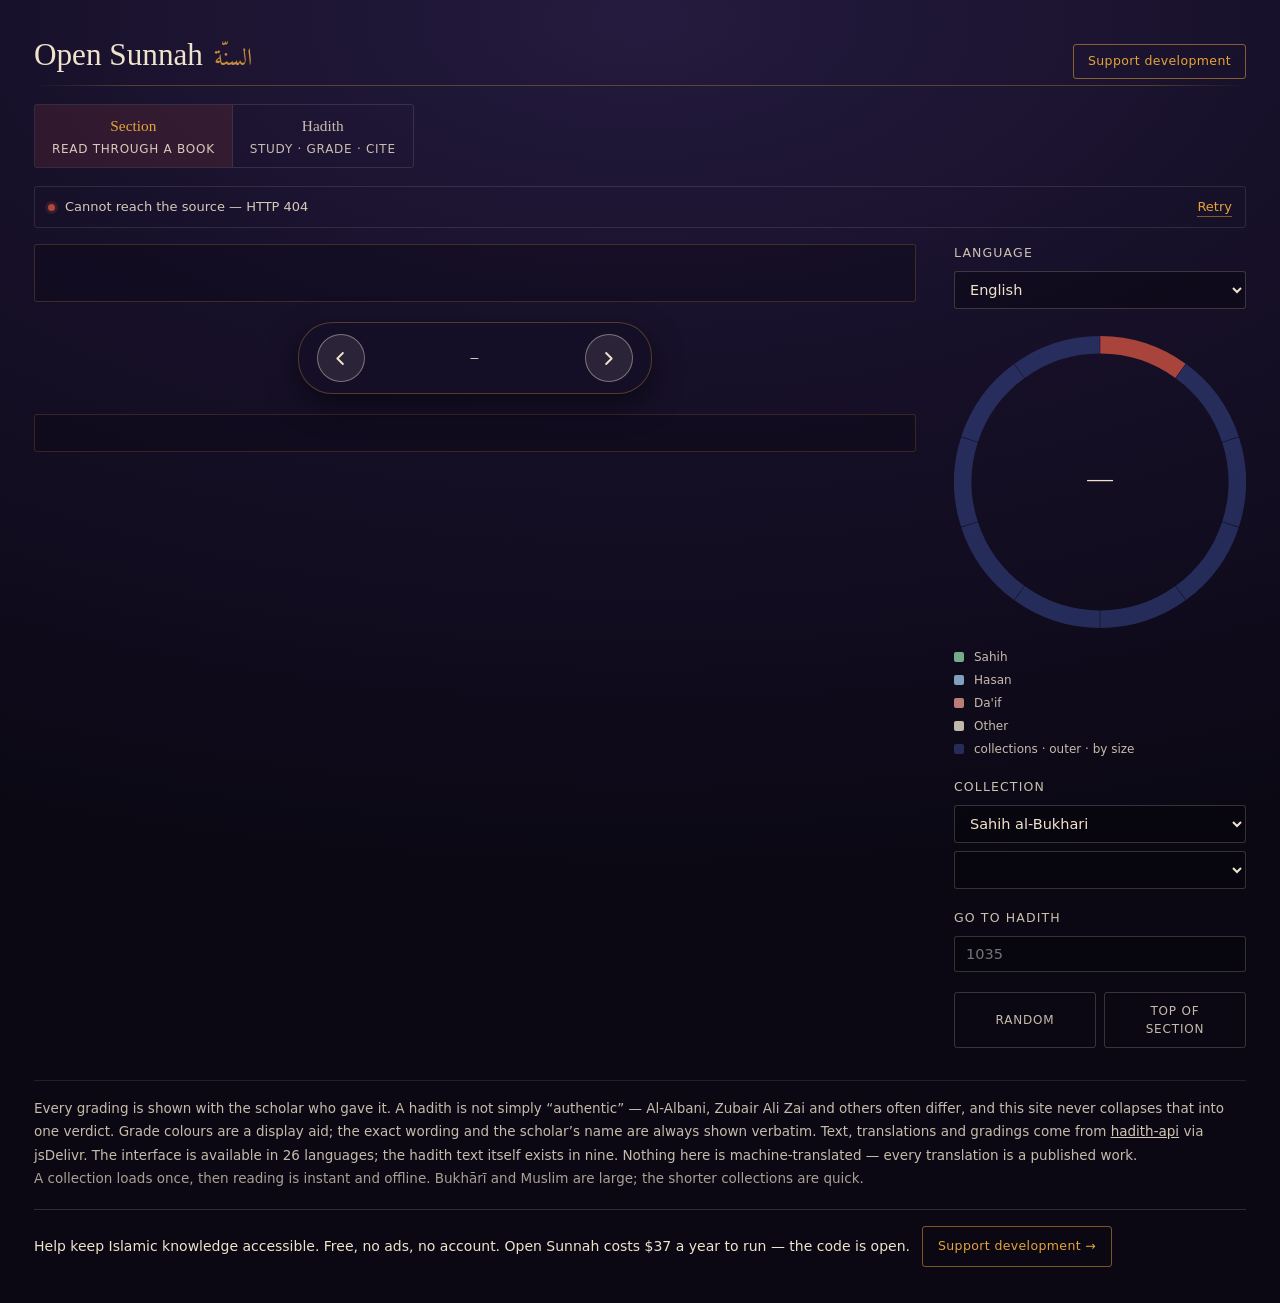
==== commit 6b32fe15: "Localise the footer editorial note The editorial sentence in the footer was hardcoded English and sh" ====
--- a/public/index.html
+++ b/public/index.html
@@ -310,8 +310,12 @@
   qudsi:{en:'Forty Hadith Qudsi',ar:'الأربعون القدسية',langs:['ara','eng','fra']},
   dehlawi:{en:'Forty Hadith of Shah Waliullah',ar:'أربعون ولي الله الدهلوي',langs:['ara','eng','fra']},
 };
-/* UI locales limited to languages the hadith text actually exists in.
-   Offering a UI language with no content behind it would be a false promise. */
+/* THE INTERFACE IS 26 LANGUAGES; THE HADITH TEXT EXISTS IN NINE. Those are different
+   numbers and the difference is load-bearing — COLL[].langs lists the nine, and a
+   locale outside them reads the hadith in English with T('noText') saying so.
+   This comment used to claim UI locales were limited to the languages the text exists
+   in. That was true when there were nine locales and stopped being true at 26; the
+   footer carried the same conflation and has been corrected in T('note'). */
 const LANGS={
  en:{name:'English',code:'eng',dir:'ltr',rev:true,s:{brand:'Open Sunnah',
    m1:'Section',m1s:'read through a book',m2:'Hadith',m2s:'study · grade · cite',
@@ -327,7 +331,9 @@
    noText:'Hadith are not available in this language — showing English.',
    prev:'Previous hadith',next:'Next hadith',
    sup:'Help keep Islamic knowledge accessible. Free, no ads, no account. %s costs $37 a year to run — the code is open.',
-   supCta:'Support development'}},
+   supCta:'Support development',
+   note:'Every grading is shown with the scholar who gave it. A hadith is not simply “authentic” — Al-Albani, Zubair Ali Zai and others often differ, and this site never collapses that into one verdict. Grade colours are a display aid; the exact wording and the scholar’s name are always shown verbatim. Text, translations and gradings come from %s via jsDelivr. The interface is available in 26 languages; the hadith text itself exists in nine. Nothing here is machine-translated — every translation is a published work.',
+   noteLoad:'A collection loads once, then reading is instant and offline. Bukhārī and Muslim are large; the shorter collections are quick.'}},
  ar:{name:'العربية',code:'ara',dir:'rtl',rev:false,font:'Noto+Naskh+Arabic:wght@400;600',s:{brand:'السنّة المفتوحة',
    m1:'باب',m1s:'قراءة الكتاب',m2:'حديث',m2s:'دراسة · درجة · اقتباس',
    lang:'اللغة',coll:'المجموعة',section:'الباب',goto:'انتقل إلى حديث',
@@ -342,7 +348,9 @@
    noText:'الأحاديث غير متوفرة بهذه اللغة — يُعرض النص بالإنجليزية.',
    prev:'الحديث السابق',next:'الحديث التالي',
    sup:'ساهم في إبقاء المعرفة الإسلامية في متناول الجميع. مجاني، بلا إعلانات، بلا حساب. %s يكلّف ٣٧ دولاراً في السنة — والشيفرة مفتوحة.',
-   supCta:'ادعم التطوير'}},
+   supCta:'ادعم التطوير',
+   note:'كل حكم على الحديث يُعرض مقروناً باسم العالم الذي أصدره. فالحديث ليس ببساطة «صحيحاً» — إذ يختلف الألباني وزبير علي زئي وغيرهما كثيراً، وهذا الموقع لا يختزل ذلك في حكم واحد أبداً. ألوان الدرجات وسيلة عرض فحسب؛ أما نص الحكم واسم العالم فيُذكران دائماً كما وردا. النصوص والترجمات والأحكام من %s عبر jsDelivr. الواجهة متاحة بست وعشرين لغة، أما نص الحديث نفسه فيوجد بتسع. لا شيء هنا مترجم آلياً — كل ترجمة عمل منشور.',
+   noteLoad:'تُحمَّل المجموعة مرة واحدة، ثم تصير القراءة فورية ودون اتصال. البخاري ومسلم كبيران؛ والمجموعات الأقصر سريعة.'}},
  ur:{name:'اردو',code:'urd',dir:'rtl',rev:false,font:'Noto+Nastaliq+Urdu:wght@400;600',s:{brand:'السنّة المفتوحة',
    m1:'باب',m1s:'کتاب پڑھیں',m2:'حدیث',m2s:'مطالعہ · درجہ · حوالہ',
    lang:'زبان',coll:'مجموعہ',section:'باب',goto:'حدیث پر جائیں',
@@ -357,7 +365,9 @@
    noText:'احادیث اس زبان میں دستیاب نہیں — انگریزی دکھائی جا رہی ہے۔',
    prev:'پچھلی حدیث',next:'اگلی حدیث',
    sup:'اسلامی علم کو سب کی رسائی میں رکھنے میں مدد کریں۔ مفت، کوئی اشتہار نہیں، کوئی اکاؤنٹ نہیں۔ %s پر سالانہ ۳۷ ڈالر لاگت آتی ہے — کوڈ کھلا ہے۔',
-   supCta:'ترقی میں تعاون کریں'}},
+   supCta:'ترقی میں تعاون کریں',
+   note:'ہر درجہ بندی اُس عالم کے نام کے ساتھ دکھائی جاتی ہے جس نے وہ حکم دیا۔ کوئی حدیث محض ”صحیح“ نہیں ہوتی — البانی، زبیر علی زئی اور دیگر اکثر اختلاف کرتے ہیں، اور یہ سائٹ اسے کبھی ایک فیصلے میں نہیں سمیٹتی۔ درجات کے رنگ صرف دکھانے کا ذریعہ ہیں؛ اصل الفاظ اور عالم کا نام ہمیشہ من و عن دیے جاتے ہیں۔ متن، تراجم اور درجہ بندیاں %s سے jsDelivr کے ذریعے آتی ہیں۔ انٹرفیس چھبیس زبانوں میں دستیاب ہے، جبکہ حدیث کا متن خود نو زبانوں میں موجود ہے۔ یہاں کچھ بھی مشینی ترجمہ نہیں — ہر ترجمہ ایک شائع شدہ کام ہے۔',
+   noteLoad:'مجموعہ ایک بار لوڈ ہوتا ہے، پھر مطالعہ فوری اور آف لائن ہوتا ہے۔ بخاری اور مسلم بڑے ہیں؛ چھوٹے مجموعے جلد کھلتے ہیں۔'}},
  id:{name:'Bahasa Indonesia',code:'ind',dir:'ltr',rev:false,s:{brand:'Open Sunnah',
    m1:'Bab',m1s:'baca satu kitab',m2:'Hadis',m2s:'telaah · derajat · kutip',
    lang:'Bahasa',coll:'Kitab',section:'Bab',goto:'Buka hadis',
@@ -372,7 +382,9 @@
    noText:'Hadis tidak tersedia dalam bahasa ini — menampilkan bahasa Inggris.',
    prev:'Hadis sebelumnya',next:'Hadis berikutnya',
    sup:'Bantu jaga ilmu Islam tetap terjangkau. Gratis, tanpa iklan, tanpa akun. %s menghabiskan $37 per tahun — kodenya terbuka.',
-   supCta:'Dukung pengembangan'}},
+   supCta:'Dukung pengembangan',
+   note:'Setiap penilaian ditampilkan bersama nama ulama yang memberikannya. Sebuah hadis tidak begitu saja “sahih” — Al-Albani, Zubair Ali Zai dan yang lain kerap berbeda, dan situs ini tidak pernah meringkasnya menjadi satu putusan. Warna derajat hanya alat bantu tampilan; redaksi persisnya dan nama ulamanya selalu ditampilkan apa adanya. Teks, terjemahan dan penilaian berasal dari %s melalui jsDelivr. Antarmuka tersedia dalam 26 bahasa, sedangkan teks hadis sendiri ada dalam sembilan. Tidak ada yang diterjemahkan mesin di sini — setiap terjemahan adalah karya terbitan.',
+   noteLoad:'Sebuah koleksi dimuat sekali, lalu membaca menjadi seketika dan luring. Bukhārī dan Muslim besar; koleksi yang lebih pendek cepat.'}},
  bn:{name:'বাংলা',code:'ben',dir:'ltr',rev:false,font:'Noto+Serif+Bengali:wght@400;600&family=Noto+Sans+Bengali:wght@400;600',s:{brand:'ওপেন সুন্নাহ',
    m1:'অধ্যায়',m1s:'একটি কিতাব পড়ুন',m2:'হাদিস',m2s:'অধ্যয়ন · মান · উদ্ধৃতি',
    lang:'ভাষা',coll:'সংকলন',section:'অধ্যায়',goto:'হাদিসে যান',
@@ -387,7 +399,9 @@
    noText:'এই ভাষায় হাদিস পাওয়া যায় না — ইংরেজি দেখানো হচ্ছে।',
    prev:'আগের হাদিস',next:'পরের হাদিস',
    sup:'ইসলামি জ্ঞান সবার নাগালে রাখতে সাহায্য করুন। বিনামূল্যে, বিজ্ঞাপন নেই, অ্যাকাউন্ট নেই। %s চালাতে বছরে $37 লাগে — কোড উন্মুক্ত।',
-   supCta:'উন্নয়নে সহায়তা করুন'}},
+   supCta:'উন্নয়নে সহায়তা করুন',
+   note:'প্রতিটি মান সেই আলিমের নামসহ দেখানো হয় যিনি তা দিয়েছেন। কোনো হাদিস কেবলই “সহিহ” নয় — Al-Albani, Zubair Ali Zai ও অন্যরা প্রায়ই ভিন্নমত পোষণ করেন, এবং এই সাইট তা কখনও একটিমাত্র রায়ে গুটিয়ে আনে না। মানের রঙ কেবল উপস্থাপনার সহায়ক; প্রকৃত শব্দ ও আলিমের নাম সর্বদা হুবহু দেখানো হয়। পাঠ, অনুবাদ ও মান %s থেকে jsDelivr-এর মাধ্যমে আসে। ইন্টারফেস ২৬টি ভাষায় পাওয়া যায়, আর হাদিসের মূল পাঠ রয়েছে নয়টি ভাষায়। এখানে কিছুই যন্ত্র-অনূদিত নয় — প্রতিটি অনুবাদ একটি প্রকাশিত রচনা।',
+   noteLoad:'একটি সংকলন একবার লোড হয়, তারপর পড়া তাৎক্ষণিক ও অফলাইন। Bukhārī ও Muslim বড়; ছোট সংকলনগুলি দ্রুত খোলে।'}},
  tr:{name:'Türkçe',code:'tur',dir:'ltr',rev:false,s:{brand:'Open Sunnah',
    m1:'Bölüm',m1s:'bir kitabı oku',m2:'Hadis',m2s:'incele · derece · alıntıla',
    lang:'Dil',coll:'Külliyat',section:'Bölüm',goto:'Hadise git',
@@ -402,7 +416,9 @@
    noText:'Hadisler bu dilde mevcut değil — İngilizce gösteriliyor.',
    prev:'Önceki hadis',next:'Sonraki hadis',
    sup:'İslami ilmin herkese açık kalmasına yardım edin. Ücretsiz, reklamsız, hesapsız. %s yılda 37 dolara mal oluyor — kod açık.',
-   supCta:'Geliştirmeyi destekle'}},
+   supCta:'Geliştirmeyi destekle',
+   note:'Her derece, o hükmü veren âlimin adıyla birlikte gösterilir. Bir hadis yalnızca “sahih” değildir — Al-Albani, Zubair Ali Zai ve diğerleri çoğu zaman ayrılır ve bu site bunu asla tek bir hükme indirgemez. Derece renkleri yalnızca bir gösterim yardımıdır; ifadenin kendisi ve âlimin adı her zaman olduğu gibi verilir. Metin, çeviriler ve dereceler %s kaynağından jsDelivr üzerinden gelir. Arayüz 26 dilde sunulur; hadis metninin kendisi ise dokuz dilde vardır. Burada hiçbir şey makine çevirisi değildir — her çeviri yayımlanmış bir eserdir.',
+   noteLoad:'Bir külliyat bir kez yüklenir, sonra okuma anında ve çevrimdışı olur. Bukhārī ve Muslim büyüktür; kısa külliyatlar hızlıdır.'}},
  fr:{name:'Français',code:'fra',dir:'ltr',rev:false,s:{brand:'Open Sunnah',
    m1:'Chapitre',m1s:'lire un livre',m2:'Hadith',m2s:'étudier · degré · citer',
    lang:'Langue',coll:'Recueil',section:'Chapitre',goto:'Aller au hadith',
@@ -417,7 +433,9 @@
    noText:'Les hadiths ne sont pas disponibles dans cette langue — affichage en anglais.',
    prev:'Hadith précédent',next:'Hadith suivant',
    sup:'Aidez à garder le savoir islamique accessible. Gratuit, sans publicité, sans compte. %s coûte 37 $ par an — le code est ouvert.',
-   supCta:'Soutenir le développement'}},
+   supCta:'Soutenir le développement',
+   note:'Chaque appréciation est affichée avec le nom du savant qui l’a portée. Un hadith n’est pas simplement « authentique » — Al-Albani, Zubair Ali Zai et d’autres divergent souvent, et ce site ne réduit jamais cela à un verdict unique. Les couleurs des degrés sont une aide visuelle ; la formulation exacte et le nom du savant sont toujours donnés tels quels. Le texte, les traductions et les appréciations proviennent de %s via jsDelivr. L’interface est disponible en 26 langues ; le texte des hadiths, lui, existe en neuf. Rien ici n’est traduit automatiquement — chaque traduction est une œuvre publiée.',
+   noteLoad:'Un recueil se charge une fois, puis la lecture est instantanée et hors ligne. Bukhārī et Muslim sont volumineux ; les recueils plus courts sont rapides.'}},
  ru:{name:'Русский',code:'rus',dir:'ltr',rev:false,s:{brand:'Открытая Сунна',
    m1:'Глава',m1s:'читать книгу',m2:'Хадис',m2s:'разбор · степень · ссылка',
    lang:'Язык',coll:'Сборник',section:'Глава',goto:'Перейти к хадису',
@@ -432,7 +450,9 @@
    noText:'Хадисы недоступны на этом языке — показан английский.',
    prev:'Предыдущий хадис',next:'Следующий хадис',
    sup:'Помогите сохранить исламское знание доступным. Бесплатно, без рекламы, без аккаунта. %s стоит $37 в год — код открыт.',
-   supCta:'Поддержать разработку'}},
+   supCta:'Поддержать разработку',
+   note:'Каждая оценка приводится с именем учёного, который её вынес. Хадис не бывает просто «достоверным» — Al-Albani, Zubair Ali Zai и другие часто расходятся, и этот сайт никогда не сводит это к одному вердикту. Цвета степеней — лишь вспомогательное отображение; точная формулировка и имя учёного всегда приводятся дословно. Текст, переводы и оценки поступают из %s через jsDelivr. Интерфейс доступен на 26 языках, тогда как сам текст хадисов существует на девяти. Здесь нет машинного перевода — каждый перевод является опубликованной работой.',
+   noteLoad:'Сборник загружается один раз, затем чтение мгновенно и офлайн. Bukhārī и Muslim большие; короткие сборники загружаются быстро.'}},
  ta:{name:'தமிழ்',code:'tam',dir:'ltr',rev:false,font:'Noto+Sans+Tamil:wght@400;600&family=Noto+Serif+Tamil:wght@400;600',s:{brand:'ஓப்பன் சுன்னா',
    m1:'அத்தியாயம்',m1s:'ஒரு நூலைப் படி',m2:'ஹதீஸ்',m2s:'ஆய்வு · தரம் · மேற்கோள்',
    lang:'மொழி',coll:'தொகுப்பு',section:'அத்தியாயம்',goto:'ஹதீஸுக்குச் செல்',
@@ -447,7 +467,9 @@
    noText:'இந்த மொழியில் ஹதீஸ் கிடைக்கவில்லை — ஆங்கிலம் காட்டப்படுகிறது.',
    prev:'முந்தைய ஹதீஸ்',next:'அடுத்த ஹதீஸ்',
    sup:'இஸ்லாமிய அறிவு அனைவருக்கும் கிடைக்க உதவுங்கள். இலவசம், விளம்பரம் இல்லை, கணக்கு இல்லை. %s ஆண்டுக்கு $37 செலவாகிறது — நிரல் திறந்தது.',
-   supCta:'மேம்பாட்டை ஆதரிக்கவும்'}},
+   supCta:'மேம்பாட்டை ஆதரிக்கவும்',
+   note:'ஒவ்வொரு தரப்படுத்தலும் அதை அளித்த அறிஞரின் பெயருடன் காட்டப்படுகிறது. ஒரு ஹதீஸ் வெறுமனே “ஆதாரப்பூர்வமானது” அல்ல — Al-Albani, Zubair Ali Zai மற்றும் பிறர் அடிக்கடி வேறுபடுகிறார்கள், இந்தத் தளம் அதை ஒரே தீர்ப்பாகச் சுருக்குவதில்லை. தர நிறங்கள் காட்சி உதவி மட்டுமே; சரியான சொற்களும் அறிஞரின் பெயரும் எப்போதும் அப்படியே காட்டப்படும். உரை, மொழிபெயர்ப்புகள், தரப்படுத்தல்கள் %s இலிருந்து jsDelivr வழியாக வருகின்றன. இடைமுகம் 26 மொழிகளில் உள்ளது; ஹதீஸ் உரை ஒன்பது மொழிகளில் மட்டுமே உள்ளது. இங்கு எதுவும் இயந்திர மொழிபெயர்ப்பு அல்ல — ஒவ்வொரு மொழிபெயர்ப்பும் வெளியிடப்பட்ட படைப்பு.',
+   noteLoad:'ஒரு தொகுப்பு ஒருமுறை ஏற்றப்படும், பின்னர் வாசிப்பு உடனடி மற்றும் ஆஃப்லைன். Bukhārī மற்றும் Muslim பெரியவை; சிறிய தொகுப்புகள் விரைவானவை.'}},
  hi:{name:'हिन्दी',code:'hin',dir:'ltr',rev:false,font:'Noto+Serif+Devanagari:wght@400;600&family=Noto+Sans+Devanagari:wght@400;600',s:{brand:'ओपन सुन्नाह',
    m1:'अध्याय',m1s:'एक किताब पढ़ें',m2:'हदीस',m2s:'अध्ययन · दर्जा · संदर्भ',
    lang:'भाषा',coll:'संग्रह',section:'अध्याय',goto:'हदीस पर जाएँ',
@@ -462,7 +484,9 @@
    noText:'इस भाषा में हदीस उपलब्ध नहीं — अंग्रेज़ी दिखाई जा रही है।',
    prev:'पिछली हदीस',next:'अगली हदीस',
    sup:'इस्लामी ज्ञान को सबकी पहुँच में रखने में मदद करें। मुफ़्त, कोई विज्ञापन नहीं, कोई खाता नहीं। %s को चलाने में सालाना $37 लगते हैं — कोड खुला है।',
-   supCta:'विकास में सहयोग करें'}},
+   supCta:'विकास में सहयोग करें',
+   note:'प्रत्येक श्रेणी उस विद्वान के नाम के साथ दिखाई जाती है जिसने वह निर्णय दिया। कोई हदीस केवल “प्रामाणिक” नहीं होती — Al-Albani, Zubair Ali Zai और अन्य अक्सर मतभेद रखते हैं, और यह साइट उसे कभी एक ही फ़ैसले में नहीं समेटती। श्रेणियों के रंग केवल प्रदर्शन सहायक हैं; मूल शब्द और विद्वान का नाम सदैव ज्यों का त्यों दिया जाता है। पाठ, अनुवाद और श्रेणियाँ %s से jsDelivr के माध्यम से आती हैं। इंटरफ़ेस 26 भाषाओं में उपलब्ध है, जबकि हदीस का मूल पाठ नौ भाषाओं में है। यहाँ कुछ भी मशीनी अनुवाद नहीं — प्रत्येक अनुवाद एक प्रकाशित कृति है।',
+   noteLoad:'संग्रह एक बार लोड होता है, फिर पढ़ना तत्काल और ऑफ़लाइन होता है। Bukhārī और Muslim बड़े हैं; छोटे संग्रह शीघ्र खुलते हैं।'}},
  fa:{name:'فارسی',code:'fas',dir:'rtl',rev:false,font:'Noto+Naskh+Arabic:wght@400;600',s:{brand:'السنّة المفتوحة',
    m1:'باب',m1s:'خواندن یک کتاب',m2:'حدیث',m2s:'مطالعه · درجه · ارجاع',
    lang:'زبان',coll:'مجموعه',section:'باب',goto:'رفتن به حدیث',
@@ -477,7 +501,9 @@
    noText:'حدیث به این زبان موجود نیست — انگلیسی نمایش داده می‌شود.',
    prev:'حدیث پیشین',next:'حدیث بعدی',
    sup:'کمک کنید دانش اسلامی در دسترس همه بماند. رایگان، بدون تبلیغات، بدون حساب. %s سالانه ۳۷ دلار هزینه دارد — کد باز است.',
-   supCta:'از توسعه حمایت کنید'}},
+   supCta:'از توسعه حمایت کنید',
+   note:'هر داوری همراه با نام عالمی که آن را داده است نمایش داده می‌شود. یک حدیث به‌سادگی «صحیح» نیست — الألباني و زبير علي زئي و دیگران بارها اختلاف دارند، و این پایگاه هرگز آن را در یک حکم واحد فرو نمی‌کاهد. رنگ درجه‌ها تنها کمکِ نمایش‌اند؛ عبارت دقیق و نام عالم همیشه عیناً آورده می‌شود. متن، ترجمه‌ها و داوری‌ها از %s از طریق jsDelivr می‌آیند. رابط کاربری به بیست‌وشش زبان در دسترس است، اما خودِ متن حدیث به نه زبان وجود دارد. هیچ‌چیز اینجا ترجمهٔ ماشینی نیست — هر ترجمه اثری منتشرشده است.',
+   noteLoad:'مجموعه یک بار بارگذاری می‌شود، سپس خواندن فوری و آفلاین است. البخاري و مسلم بزرگ‌اند؛ مجموعه‌های کوتاه‌تر سریع‌اند.'}},
  ps:{name:'پښتو',code:'pus',dir:'rtl',rev:false,font:'Noto+Naskh+Arabic:wght@400;600',s:{brand:'السنّة المفتوحة',
    m1:'باب',m1s:'یو کتاب ولولئ',m2:'حدیث',m2s:'زده‌کړه · درجه · حواله',
    lang:'ژبه',coll:'ټولګه',section:'باب',goto:'حدیث ته ولاړ شه',
@@ -492,7 +518,9 @@
    noText:'حدیث په دې ژبه نشته — انګریزي ښودل کیږي.',
    prev:'مخکینی حدیث',next:'راتلونکی حدیث',
    sup:'مرسته وکړئ چې اسلامي پوهه د ټولو لپاره لاسرسي وړ پاتې شي. وړیا، بې اعلانه، بې حسابه. %s په کال کې ۳۷ ډالره لګښت لري — کوډ خلاص دی.',
-   supCta:'د پرمختګ ملاتړ وکړئ'}},
+   supCta:'د پرمختګ ملاتړ وکړئ',
+   note:'هر درجه بندي د هغه عالم د نوم سره ښودل کېږي چې دا حکم یې کړی دی. یو حدیث په ساده ډول «صحیح» نه وي — الألباني، زبير علي زئي او نور ډېری وخت اختلاف کوي، او دا پاڼه یې هېڅکله په یو حکم کې نه راټولوي. د درجو رنګونه یوازې د ښودلو مرسته ده؛ دقیق الفاظ او د عالم نوم تل په خپل شکل ښودل کېږي. متن، ژباړې او درجې له %s څخه د jsDelivr له لارې راځي. مخ په شپږویشتو ژبو شتون لري، خو د حدیث متن پخپله په نهو ژبو کې دی. دلته هېڅ شی ماشیني ژباړه نه ده — هره ژباړه یو خپور شوی اثر دی.',
+   noteLoad:'یوه ټولګه یو ځل لوډېږي، بیا لوستل سملاسي او آفلاین وي. البخاري او مسلم لوی دي؛ لنډې ټولګې ژر خلاصېږي.'}},
  ckb:{name:'کوردیی ناوەندی',code:'kur',dir:'rtl',rev:false,font:'Noto+Naskh+Arabic:wght@400;600',s:{brand:'السنّة المفتوحة',
    m1:'بەش',m1s:'کتێبێک بخوێنەوە',m2:'حەدیس',m2s:'لێکۆڵینەوە · پلە · سەرچاوە',
    lang:'زمان',coll:'کۆکراوە',section:'بەش',goto:'بڕۆ بۆ حەدیس',
@@ -507,7 +535,9 @@
    noText:'حەدیس بەم زمانە بەردەست نییە — ئینگلیزی پیشان دەدرێت.',
    prev:'حەدیسی پێشوو',next:'حەدیسی داهاتوو',
    sup:'یارمەتی بدە زانستی ئیسلامی بۆ هەمووان بەردەست بمێنێت. بێبەرامبەر، بێ ڕیکلام، بێ هەژمار. %s ساڵانە ٣٧ دۆلار تێچووی هەیە — کۆدەکە کراوەیە.',
-   supCta:'پشتیوانی لە گەشەپێدان بکە'}},
+   supCta:'پشتیوانی لە گەشەپێدان بکە',
+   note:'هەر پلەبەندییەک لەگەڵ ناوی ئەو زانایەی کە داویەتی پیشان دەدرێت. حەدیسێک بە سادەیی «صەحیح» نییە — الألباني، زبير علي زئي و کەسانی تر زۆرجار جیاواز دەبن، و ئەم ماڵپەڕە هەرگیز ئەوە بۆ یەک بڕیار کورت ناکاتەوە. ڕەنگی پلەکان تەنها یارمەتیی پیشاندانن؛ دەقی وردی حوکمەکە و ناوی زانا هەمیشە وەک خۆی دەنووسرێت. دەق، وەرگێڕان و پلەبەندییەکان لە %s بە jsDelivr دێن. ڕووکار بە بیست و شەش زمان بەردەستە، بەڵام دەقی حەدیس خۆی بە نۆ زمان هەیە. لێرە هیچ شتێک بە ئامێر وەرنەگێڕدراوە — هەر وەرگێڕانێک بەرهەمێکی بڵاوکراوەیە.',
+   noteLoad:'کۆکراوەیەک جارێک بار دەبێت، پاشان خوێندنەوە خێرا و بێ ئینتەرنێتە. البخاري و مسلم گەورەن؛ کۆکراوە کورتەکان خێران.'}},
  ha:{name:'Hausa',code:'hau',dir:'ltr',rev:false,s:{brand:'Open Sunnah',
    m1:'Babi',m1s:'karanta wani littafi',m2:'Hadisi',m2s:'nazari · daraja · nassi',
    lang:'Harshe',coll:'Tarin hadisai',section:'Babi',goto:'Je zuwa hadisi',
@@ -522,7 +552,9 @@
    noText:'Babu hadisi da wannan harshe — ana nuna Turanci.',
    prev:'Hadisin da ya gabata',next:'Hadisi na gaba',
    sup:'Taimaka a ci gaba da samun ilimin Musulunci ga kowa. Kyauta, babu talla, babu asusu. %s yana kashe $37 a shekara — lambar a buɗe take.',
-   supCta:'Tallafa wa ci gaba'}},
+   supCta:'Tallafa wa ci gaba',
+   note:'Ana nuna kowace daraja tare da sunan malamin da ya bayar da ita. Hadisi ba kawai “ingantacce” yake ba — Al-Albani, Zubair Ali Zai da wasu sukan saɓa wa juna, kuma wannan shafin bai taɓa tattara hakan zuwa hukunci ɗaya ba. Launukan daraja taimakon nuni ne kawai; ainihin kalmomin da sunan malamin ana nuna su kamar yadda suke koyaushe. Rubutu, fassarori da darajoji suna zuwa daga %s ta jsDelivr. Shafin yana da harsuna 26, amma rubutun hadisi kansa yana cikin tara. Babu abin da aka fassara da na’ura a nan — kowace fassara aiki ne da aka buga.',
+   noteLoad:'Ana ɗora tarin sau ɗaya, sannan karatu yana zama nan take kuma ba tare da yanar gizo ba. Bukhārī da Muslim manya ne; gajerun tarin suna da sauri.'}},
  sw:{name:'Kiswahili',code:'swh',dir:'ltr',rev:false,s:{brand:'Open Sunnah',
    m1:'Mlango',m1s:'soma kitabu kimoja',m2:'Hadithi',m2s:'chunguza · daraja · rejea',
    lang:'Lugha',coll:'Mkusanyiko',section:'Mlango',goto:'Nenda kwenye hadithi',
@@ -537,7 +569,9 @@
    noText:'Hadithi hazipatikani kwa lugha hii — inaonyesha Kiingereza.',
    prev:'Hadithi iliyotangulia',next:'Hadithi ifuatayo',
    sup:'Saidia elimu ya Kiislamu ibaki inapatikana kwa wote. Bure, hakuna matangazo, hakuna akaunti. %s hugharimu $37 kwa mwaka — msimbo ni wazi.',
-   supCta:'Saidia maendeleo'}},
+   supCta:'Saidia maendeleo',
+   note:'Kila daraja huonyeshwa pamoja na jina la mwanachuoni aliyeitoa. Hadithi si tu “sahihi” — Al-Albani, Zubair Ali Zai na wengine mara nyingi hutofautiana, na tovuti hii haiwahi kufupisha hilo kuwa hukumu moja. Rangi za madaraja ni msaada wa kuonyesha tu; maneno kamili na jina la mwanachuoni huonyeshwa kama yalivyo daima. Matini, tafsiri na madaraja hutoka %s kupitia jsDelivr. Kiolesura kinapatikana kwa lugha 26, lakini matini ya hadithi yenyewe ipo kwa tisa. Hakuna kilichotafsiriwa kwa mashine hapa — kila tafsiri ni kazi iliyochapishwa.',
+   noteLoad:'Mkusanyiko hupakiwa mara moja, kisha kusoma huwa papo hapo na nje ya mtandao. Bukhārī na Muslim ni mikubwa; mikusanyiko mifupi ni ya haraka.'}},
  so:{name:'Soomaali',code:'som',dir:'ltr',rev:false,s:{brand:'Open Sunnah',
    m1:'Cutub',m1s:'akhri hal kitaab',m2:'Xadiis',m2s:'daraasad · darajo · tixraac',
    lang:'Luqad',coll:'Uruurin',section:'Cutub',goto:'U gudub xadiis',
@@ -552,7 +586,9 @@
    noText:'Xadiis kuma jiro luqaddan — Ingiriisi ayaa la tusayaa.',
    prev:'Xadiiskii hore',next:'Xadiiska xiga',
    sup:'Kaalmee in cilmiga Islaamka uu qof walba heli karo. Bilaash, xayaysiin ma leh, koonto ma leh. %s waxay ku kacaysaa $37 sanadkii — koodhku waa furan yahay.',
-   supCta:'Taageer horumarinta'}},
+   supCta:'Taageer horumarinta',
+   note:'Darajo kasta waxaa lagu tusaa magaca culimadii bixisay. Xadiith ma aha si fudud “sax” — Al-Albani, Zubair Ali Zai iyo kuwa kale inta badan way ku kala duwan yihiin, boggani weligiis kuma soo koobo hal xukun. Midabada darajooyinku waa caawimaad muuqaal oo keliya; ereyada saxda ah iyo magaca culimadu had iyo jeer sidooda ayaa loo muujiyaa. Qoraalka, turjumaadaha iyo darajooyinka waxay ka yimaadaan %s iyada oo loo marayo jsDelivr. Is-dhexgalku wuxuu ku diyaar yahay 26 luqadood, halka qoraalka xadiithku uu ku jiro sagaal. Waxba halkan laguma turjumin mashiin — turjumaad kastaa waa shaqo la daabacay.',
+   noteLoad:'Ururintu hal mar ayay soo shubataa, kaddibna akhrisku waa isla markiiba oo khadka ka baxsan. Bukhārī iyo Muslim way waaweyn yihiin; ururinta gaagaaban way dhaqso badan yihiin.'}},
  uz:{name:'Oʻzbekcha',code:'uzb',dir:'ltr',rev:false,s:{brand:'Open Sunnah',
    m1:'Bob',m1s:'bitta kitobni oʻqing',m2:'Hadis',m2s:'oʻrganish · daraja · manba',
    lang:'Til',coll:'Toʻplam',section:'Bob',goto:'Hadisga oʻtish',
@@ -567,7 +603,9 @@
    noText:'Bu tilda hadis mavjud emas — ingliz tili koʻrsatilmoqda.',
    prev:'Oldingi hadis',next:'Keyingi hadis',
    sup:'Islom ilmi hamma uchun ochiq qolishiga yordam bering. Bepul, reklamasiz, hisobsiz. %s yiliga $37 turadi — kod ochiq.',
-   supCta:'Rivojlanishni qoʻllab-quvvatlash'}},
+   supCta:'Rivojlanishni qoʻllab-quvvatlash',
+   note:'Har bir daraja uni bergan olimning ismi bilan birga ko‘rsatiladi. Hadis shunchaki “sahih” bo‘lmaydi — Al-Albani, Zubair Ali Zai va boshqalar ko‘pincha ixtilof qiladilar, bu sayt esa buni hech qachon bitta hukmga jamlamaydi. Daraja ranglari faqat ko‘rsatish yordamchisi; aniq ibora va olimning ismi doimo o‘z holicha keltiriladi. Matn, tarjimalar va darajalar %s dan jsDelivr orqali keladi. Interfeys 26 tilda mavjud, hadis matnining o‘zi esa to‘qqiz tilda. Bu yerda hech narsa mashina tarjimasi emas — har bir tarjima nashr etilgan asardir.',
+   noteLoad:'To‘plam bir marta yuklanadi, so‘ng o‘qish bir zumda va oflayn bo‘ladi. Bukhārī va Muslim katta; qisqaroq to‘plamlar tez ochiladi.'}},
  az:{name:'Azərbaycanca',code:'aze',dir:'ltr',rev:false,s:{brand:'Open Sünnə',
    m1:'Bölmə',m1s:'bir kitab oxuyun',m2:'Hədis',m2s:'araşdır · dərəcə · istinad',
    lang:'Dil',coll:'Toplu',section:'Bölmə',goto:'Hədisə keç',
@@ -582,7 +620,9 @@
    noText:'Bu dildə hədis yoxdur — ingiliscə göstərilir.',
    prev:'Əvvəlki hədis',next:'Sonrakı hədis',
    sup:'İslam elminin hamı üçün əlçatan qalmasına kömək edin. Pulsuz, reklamsız, hesabsız. %s ildə $37-a başa gəlir — kod açıqdır.',
-   supCta:'İnkişafı dəstəklə'}},
+   supCta:'İnkişafı dəstəklə',
+   note:'Hər dərəcə onu verən alimin adı ilə birlikdə göstərilir. Hədis sadəcə “səhih” olmur — Al-Albani, Zubair Ali Zai və başqaları çox vaxt fərqlənir və bu sayt bunu heç vaxt tək bir hökmə yığmır. Dərəcə rəngləri yalnız göstərmə köməyidir; dəqiq ifadə və alimin adı həmişə olduğu kimi verilir. Mətn, tərcümələr və dərəcələr %s mənbəyindən jsDelivr vasitəsilə gəlir. İnterfeys 26 dildə mövcuddur, hədis mətninin özü isə doqquz dildədir. Burada heç nə maşın tərcüməsi deyil — hər tərcümə nəşr olunmuş bir əsərdir.',
+   noteLoad:'Toplu bir dəfə yüklənir, sonra oxumaq ani və oflayn olur. Bukhārī və Muslim böyükdür; qısa toplular sürətlidir.'}},
  ml:{name:'മലയാളം',code:'mal',dir:'ltr',rev:false,font:'Noto+Serif+Malayalam:wght@400;600&family=Noto+Sans+Malayalam:wght@400;600',s:{brand:'ഓപ്പൺ സുന്നാഹ്',
    m1:'അധ്യായം',m1s:'ഒരു ഗ്രന്ഥം വായിക്കുക',m2:'ഹദീസ്',m2s:'പഠനം · ഗ്രേഡ് · ഉദ്ധരണി',
    lang:'ഭാഷ',coll:'സമാഹാരം',section:'അധ്യായം',goto:'ഹദീസിലേക്ക് പോകുക',
@@ -597,7 +637,9 @@
    noText:'ഈ ഭാഷയിൽ ഹദീസ് ലഭ്യമല്ല — ഇംഗ്ലീഷ് കാണിക്കുന്നു.',
    prev:'മുൻ ഹദീസ്',next:'അടുത്ത ഹദീസ്',
    sup:'ഇസ്ലാമിക വിജ്ഞാനം എല്ലാവർക്കും ലഭ്യമായിരിക്കാൻ സഹായിക്കുക. സൗജന്യം, പരസ്യമില്ല, അക്കൗണ്ടില്ല. %s പ്രവർത്തിപ്പിക്കാൻ വർഷം $37 ചെലവാകും — കോഡ് തുറന്നതാണ്.',
-   supCta:'വികസനത്തെ പിന്തുണയ്ക്കുക'}},
+   supCta:'വികസനത്തെ പിന്തുണയ്ക്കുക',
+   note:'ഓരോ ഗ്രേഡിംഗും അത് നൽകിയ പണ്ഡിതന്റെ പേരിനൊപ്പം കാണിക്കുന്നു. ഒരു ഹദീസ് വെറുതെ “സ്വഹീഹ്” അല്ല — Al-Albani, Zubair Ali Zai തുടങ്ങിയവർ പലപ്പോഴും വിയോജിക്കുന്നു, ഈ സൈറ്റ് അതൊരിക്കലും ഒറ്റ വിധിയിലേക്ക് ചുരുക്കുന്നില്ല. ഗ്രേഡ് നിറങ്ങൾ പ്രദർശന സഹായം മാത്രം; കൃത്യമായ വാക്കുകളും പണ്ഡിതന്റെ പേരും എപ്പോഴും അതേപടി കാണിക്കുന്നു. പാഠം, വിവർത്തനങ്ങൾ, ഗ്രേഡിംഗുകൾ %s ൽ നിന്ന് jsDelivr വഴി വരുന്നു. ഇന്റർഫേസ് 26 ഭാഷകളിൽ ലഭ്യമാണ്; ഹദീസ് പാഠം ഒൻപത് ഭാഷകളിൽ മാത്രം. ഇവിടെ ഒന്നും യന്ത്ര വിവർത്തനമല്ല — ഓരോ വിവർത്തനവും പ്രസിദ്ധീകരിച്ച കൃതിയാണ്.',
+   noteLoad:'ഒരു സമാഹാരം ഒരിക്കൽ ലോഡ് ചെയ്യുന്നു, പിന്നീട് വായന തൽക്ഷണവും ഓഫ്‌ലൈനുമാണ്. Bukhārī, Muslim എന്നിവ വലുതാണ്; ചെറിയ സമാഹാരങ്ങൾ വേഗത്തിലാണ്.'}},
  om:{name:'Afaan Oromoo',code:'orm',dir:'ltr',rev:false,s:{brand:'Open Sunnah',
    m1:'Boqonnaa',m1s:'kitaaba tokko dubbisi',m2:'Hadiisa',m2s:'qorannoo · sadarkaa · wabii',
    lang:'Afaan',coll:'Walitti qabaa',section:'Boqonnaa',goto:'Gara hadiisaa deemi',
@@ -612,7 +654,9 @@
    noText:'Afaan kanaan hadiisni hin jiru — Ingiliffi agarsiifamaa jira.',
    prev:'Hadiisa darbe',next:'Hadiisa itti aanu',
    sup:'Beekumsi Islaamaa namoota hundaaf akka argamu gargaari. Bilisa, beeksisa hin qabu, herrega hin qabu. %s waggaatti $37 baasii qaba — koodichi banaa dha.',
-   supCta:'Guddina deeggari'}},
+   supCta:'Guddina deeggari',
+   note:'Sadarkaan hundi maqaa hayyuu isa kenne waliin agarsiifama. Hadiisni salphaatti “sahiih” miti — Al-Albani, Zubair Ali Zai fi kanneen biroo yeroo baayyee garaa garummaa qabu, marsariitiin kunis gonkumaa murtii tokkotti hin qusatu. Halluun sadarkaa gargaarsa agarsiisaa qofa; jechi sirriin fi maqaan hayyuu yeroo hunda akkuma jiranitti agarsiifamu. Barreeffamni, hiikkaawwanii fi sadarkaaleen %s irraa karaa jsDelivr dhufu. Fuulli afaan 26n ni argama, barreeffamni hadiisaa mataan isaa garuu afaan sagaliin jira. Asitti wanti maashinaan hiikame hin jiru — hiikkaan hundi hojii maxxanfamedha.',
+   noteLoad:'Walitti qabaan al tokko fe’ama, achiin dubbisuun battalumatti fi karaa intarneetii malee ta’a. Bukhārī fi Muslim gurguddaa dha; walitti qabaan gabaabaan saffisaa dha.'}},
  am:{name:'አማርኛ',code:'amh',dir:'ltr',rev:false,font:'Noto+Serif+Ethiopic:wght@400;600&family=Noto+Sans+Ethiopic:wght@400;600',s:{brand:'ኦፐን ሱና',
    m1:'ምዕራፍ',m1s:'አንድ መጽሐፍ አንብብ',m2:'ሐዲስ',m2s:'ጥናት · ደረጃ · ማጣቀሻ',
    lang:'ቋንቋ',coll:'ስብስብ',section:'ምዕራፍ',goto:'ወደ ሐዲስ ሂድ',
@@ -627,7 +671,9 @@
    noText:'በዚህ ቋንቋ ሐዲስ የለም — እንግሊዝኛ እየታየ ነው።',
    prev:'ቀዳሚው ሐዲስ',next:'ቀጣዩ ሐዲስ',
    sup:'እስላማዊ እውቀት ለሁሉም ተደራሽ ሆኖ እንዲቆይ እርዱ። ነጻ፣ ማስታወቂያ የለም፣ መለያ የለም። %s በዓመት $37 ያስወጣል — ኮዱ ክፍት ነው።',
-   supCta:'ልማትን ደግፍ'}},
+   supCta:'ልማትን ደግፍ',
+   note:'እያንዳንዱ ደረጃ ከሰጠው ዓሊም ስም ጋር ይታያል። ሐዲስ በቀላሉ “ሶሒሕ” አይደለም — Al-Albani፣ Zubair Ali Zai እና ሌሎችም ብዙ ጊዜ ይለያያሉ፣ ይህም ጣቢያ ይህን ወደ አንድ ብይን አይጠቀልልም። የደረጃ ቀለሞች የማሳያ እገዛ ብቻ ናቸው፤ ትክክለኛው አገላለጽና የዓሊሙ ስም ሁልጊዜ እንዳሉ ይቀርባሉ። ጽሑፉ፣ ትርጉሞቹና ደረጃዎቹ ከ%s በjsDelivr በኩል ይመጣሉ። ገጹ በ26 ቋንቋ ይገኛል፤ የሐዲሱ ጽሑፍ ራሱ ግን በዘጠኝ ቋንቋ ነው። እዚህ ምንም በማሽን የተተረጎመ የለም — እያንዳንዱ ትርጉም የታተመ ሥራ ነው።',
+   noteLoad:'አንድ ስብስብ አንድ ጊዜ ይጫናል፣ ከዚያ ንባብ ፈጣንና ከመስመር ውጭ ይሆናል። Bukhārī እና Muslim ትልቅ ናቸው፤ አጫጭሮቹ ስብስቦች ፈጣን ናቸው።'}},
  es:{name:'Español',code:'spa',dir:'ltr',rev:false,s:{brand:'Open Sunnah',
    m1:'Capítulo',m1s:'leer un libro',m2:'Hadiz',m2s:'estudiar · grado · citar',
    lang:'Idioma',coll:'Colección',section:'Capítulo',goto:'Ir al hadiz',
@@ -642,7 +688,9 @@
    noText:'No hay hadices en este idioma — se muestra en inglés.',
    prev:'Hadiz anterior',next:'Hadiz siguiente',
    sup:'Ayude a mantener accesible el conocimiento islámico. Gratis, sin anuncios, sin cuenta. %s cuesta 37 $ al año — el código es abierto.',
-   supCta:'Apoyar el desarrollo'}},
+   supCta:'Apoyar el desarrollo',
+   note:'Cada valoración se muestra con el nombre del sabio que la dio. Un hadiz no es simplemente «auténtico» — Al-Albani, Zubair Ali Zai y otros discrepan a menudo, y este sitio nunca reduce eso a un solo veredicto. Los colores de los grados son una ayuda visual; la formulación exacta y el nombre del sabio se muestran siempre literalmente. El texto, las traducciones y las valoraciones provienen de %s a través de jsDelivr. La interfaz está disponible en 26 idiomas; el texto de los hadices existe en nueve. Nada aquí está traducido por máquina — cada traducción es una obra publicada.',
+   noteLoad:'Una colección se carga una vez, y después la lectura es instantánea y sin conexión. Bukhārī y Muslim son extensos; las colecciones más breves son rápidas.'}},
  de:{name:'Deutsch',code:'deu',dir:'ltr',rev:false,s:{brand:'Open Sunnah',
    m1:'Kapitel',m1s:'ein Buch lesen',m2:'Hadith',m2s:'studieren · Grad · zitieren',
    lang:'Sprache',coll:'Sammlung',section:'Kapitel',goto:'Zum Hadith',
@@ -657,7 +705,9 @@
    noText:'In dieser Sprache sind keine Hadithe verfügbar — Anzeige auf Englisch.',
    prev:'Vorheriger Hadith',next:'Nächster Hadith',
    sup:'Helfen Sie mit, islamisches Wissen zugänglich zu halten. Kostenlos, ohne Werbung, ohne Konto. %s kostet 37 $ im Jahr — der Code ist offen.',
-   supCta:'Entwicklung unterstützen'}},
+   supCta:'Entwicklung unterstützen',
+   note:'Jede Einstufung wird mit dem Namen des Gelehrten gezeigt, der sie vorgenommen hat. Ein Hadith ist nicht einfach „authentisch“ — Al-Albani, Zubair Ali Zai und andere weichen oft voneinander ab, und diese Seite fasst das nie zu einem einzigen Urteil zusammen. Die Farben der Stufen sind nur eine Anzeigehilfe; der genaue Wortlaut und der Name des Gelehrten werden stets unverändert wiedergegeben. Text, Übersetzungen und Einstufungen stammen von %s über jsDelivr. Die Oberfläche gibt es in 26 Sprachen; der Hadith-Text selbst liegt in neun vor. Nichts hier ist maschinell übersetzt — jede Übersetzung ist ein veröffentlichtes Werk.',
+   noteLoad:'Eine Sammlung wird einmal geladen, danach ist das Lesen sofort und offline möglich. Bukhārī und Muslim sind umfangreich; die kürzeren Sammlungen sind schnell.'}},
  ms:{name:'Bahasa Melayu',code:'may',dir:'ltr',rev:false,s:{brand:'Open Sunnah',
    m1:'Bab',m1s:'baca satu kitab',m2:'Hadis',m2s:'kaji · darjat · rujuk',
    lang:'Bahasa',coll:'Himpunan',section:'Bab',goto:'Pergi ke hadis',
@@ -672,7 +722,9 @@
    noText:'Hadis tiada dalam bahasa ini — memaparkan bahasa Inggeris.',
    prev:'Hadis sebelumnya',next:'Hadis seterusnya',
    sup:'Bantu pastikan ilmu Islam kekal boleh dicapai. Percuma, tiada iklan, tiada akaun. %s memerlukan $37 setahun — kodnya terbuka.',
-   supCta:'Sokong pembangunan'}},
+   supCta:'Sokong pembangunan',
+   note:'Setiap penilaian dipaparkan bersama nama ulama yang memberikannya. Sesebuah hadis bukan sekadar “sahih” — Al-Albani, Zubair Ali Zai dan yang lain kerap berbeza, dan laman ini tidak pernah meringkaskannya kepada satu keputusan. Warna darjah hanyalah bantuan paparan; lafaz tepat dan nama ulamanya sentiasa ditunjukkan sebagaimana adanya. Teks, terjemahan dan penilaian datang daripada %s melalui jsDelivr. Antara muka tersedia dalam 26 bahasa, manakala teks hadis itu sendiri wujud dalam sembilan. Tiada apa-apa di sini diterjemahkan mesin — setiap terjemahan ialah karya terbitan.',
+   noteLoad:'Sesebuah koleksi dimuatkan sekali, kemudian pembacaan menjadi serta-merta dan luar talian. Bukhārī dan Muslim besar; koleksi yang lebih pendek cepat.'}},
  sq:{name:'Shqip',code:'alb',dir:'ltr',rev:false,s:{brand:'Open Sunnah',
    m1:'Kapitull',m1s:'lexo një libër',m2:'Hadith',m2s:'studio · gradë · cito',
    lang:'Gjuha',coll:'Përmbledhje',section:'Kapitull',goto:'Shko te hadithi',
@@ -687,7 +739,9 @@
    noText:'Hadithet nuk ofrohen në këtë gjuhë — po shfaqet anglishtja.',
    prev:'Hadithi i mëparshëm',next:'Hadithi tjetër',
    sup:'Ndihmoni që dija islame të mbetet e arritshme për të gjithë. Falas, pa reklama, pa llogari. %s kushton 37 $ në vit — kodi është i hapur.',
-   supCta:'Mbështet zhvillimin'}},
+   supCta:'Mbështet zhvillimin',
+   note:'Çdo vlerësim shfaqet bashkë me emrin e dijetarit që e ka dhënë. Një hadith nuk është thjesht “i vërtetë” — Al-Albani, Zubair Ali Zai dhe të tjerë shpesh ndryshojnë, dhe kjo faqe kurrë nuk e përmbledh atë në një verdikt të vetëm. Ngjyrat e shkallëve janë vetëm ndihmë paraqitjeje; formulimi i saktë dhe emri i dijetarit jepen gjithmonë fjalë për fjalë. Teksti, përkthimet dhe vlerësimet vijnë nga %s përmes jsDelivr. Ndërfaqja ofrohet në 26 gjuhë; teksti i hadithit vetë ekziston në nëntë. Asgjë këtu nuk është përkthim makinerie — çdo përkthim është vepër e botuar.',
+   noteLoad:'Një përmbledhje ngarkohet një herë, pastaj leximi është i menjëhershëm dhe pa internet. Bukhārī dhe Muslim janë të mëdha; përmbledhjet më të shkurtra janë të shpejta.'}},
  bs:{name:'Bosanski',code:'bos',dir:'ltr',rev:false,s:{brand:'Open Sunnah',
    m1:'Poglavlje',m1s:'pročitaj jednu knjigu',m2:'Hadis',m2s:'proučavanje · stepen · citat',
    lang:'Jezik',coll:'Zbirka',section:'Poglavlje',goto:'Idi na hadis',
@@ -702,7 +756,9 @@
    noText:'Hadisi nisu dostupni na ovom jeziku — prikazuje se engleski.',
    prev:'Prethodni hadis',next:'Sljedeći hadis',
    sup:'Pomozite da islamsko znanje ostane dostupno svima. Besplatno, bez reklama, bez računa. %s košta 37 $ godišnje — kod je otvoren.',
-   supCta:'Podrži razvoj'}},
+   supCta:'Podrži razvoj',
+   note:'Svaka ocjena prikazuje se uz ime učenjaka koji ju je dao. Hadis nije jednostavno “vjerodostojan” — Al-Albani, Zubair Ali Zai i drugi često se razilaze, a ova stranica to nikada ne svodi na jednu presudu. Boje stepena samo su pomoć pri prikazu; tačna formulacija i ime učenjaka uvijek se navode doslovno. Tekst, prijevodi i ocjene dolaze sa %s putem jsDelivr. Sučelje je dostupno na 26 jezika, dok sam tekst hadisa postoji na devet. Ovdje ništa nije mašinski prevedeno — svaki prijevod je objavljeno djelo.',
+   noteLoad:'Zbirka se učita jednom, nakon čega je čitanje trenutno i van mreže. Bukhārī i Muslim su veliki; kraće zbirke su brze.'}},
 };
 
 const KOFI='https://ko-fi.com/openmushaf';
@@ -1084,14 +1140,18 @@
     .map(([k,c])=>`<i style="background:rgba(${c},.8)"></i><span>${esc(T(k))}</span>`).join('')
     +`<i style="background:rgba(51,66,126,.62)"></i><span>${esc(T('lColl'))}</span>`;
   $('#foot').innerHTML=
-    `<b>Every grading is shown with the scholar who gave it.</b> A hadith is not simply “authentic” — `+
-    `Al-Albani, Zubair Ali Zai and others often differ, and this site never collapses that into one verdict. `+
-    `Grade colours are a display aid; the exact wording and the scholar's name are always shown verbatim.<br><br>`+
-    `Text, translations and gradings from <a href="https://github.com/fawazahmed0/hadith-api" target="_blank" rel="noopener">hadith-api</a> via jsDelivr. `+
-    `Ten collections; hadith text exists in nine languages, so the interface offers only those. `+
-    `Nothing here is machine-translated — every translation is a published work.<br>`+
-    `<span style="opacity:.85">A collection loads once, then reading is instant and offline. Bukhari and Muslim are large; the shorter collections are quick.</span>`+
-    `<div class="support">${esc(T('sup')).replace('%s','Open Sunnah')} `+
+    // The grading sentence LEADS in T('note') and that ordering is the point: a reader
+    // has to understand the site REPORTS scholars' judgements rather than issuing them.
+    // %s carries the hadith-api link, the same contract sup uses for the brand — markup
+    // stays in code, prose localises, and the link lands mid-sentence rather than being
+    // stranded after it. noteLoad is a SEPARATE key so it keeps its own opacity span;
+    // folding it into note would put download sizes inside an editorial note and lose
+    // a style zone for nothing.
+    esc(T('note')).replace('%s',
+      `<a href="https://github.com/fawazahmed0/hadith-api" target="_blank" rel="noopener">hadith-api</a>`)+
+    `<br>`+
+    `<span style="opacity:.85">${esc(T('noteLoad'))}</span>`+
+    `<div class="support">${esc(T('sup')).replace('%s',esc(T('brand')))} `+
     `<a href="${KOFI}" target="_blank" rel="noopener">${esc(T('supCta'))} ${l.dir==='rtl'?'←':'→'}</a></div>`;
   paintDensity();
 }
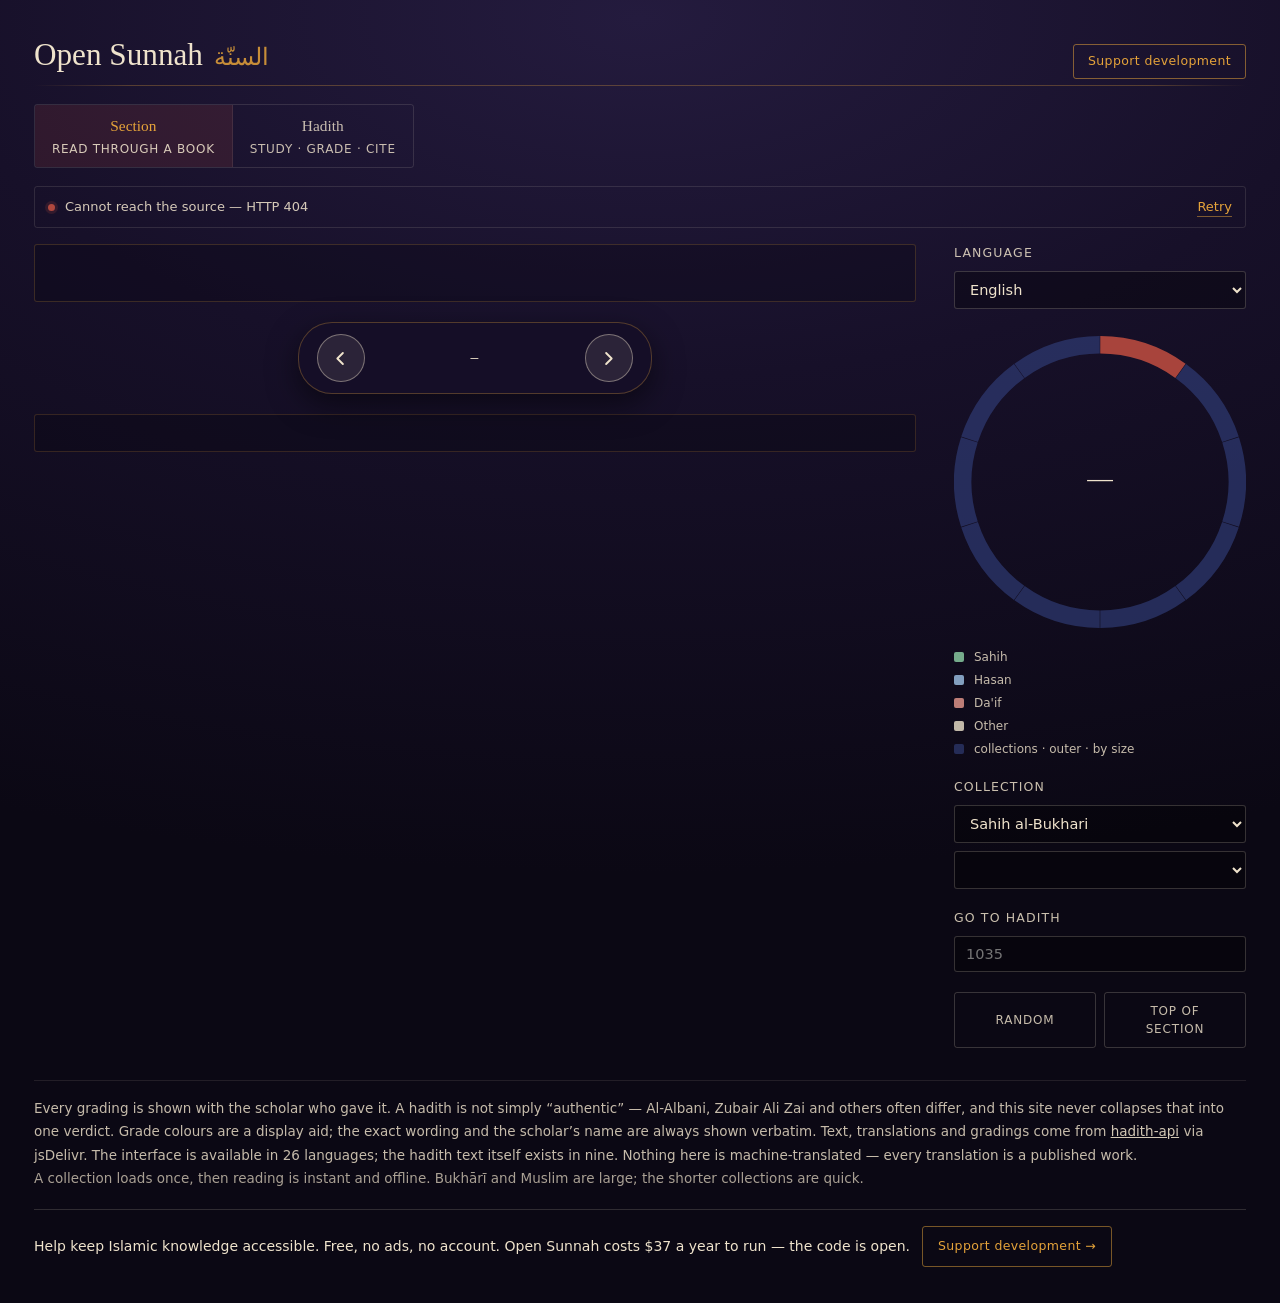
==== commit 388f55bb: "Self-host every font, including the per-language script fonts Two separate calls to Google went out." ====
--- a/public/index.html
+++ b/public/index.html
@@ -4,6 +4,7 @@
 <meta name="description" content="A free, open hadith reader. Ten collections, 26 languages, every grading shown with the scholar who gave it. No account, no tracking.">
 <meta name="viewport" content="width=device-width, initial-scale=1">
 <title>Open Sunnah — a free, open hadith reader</title>
+<script src="/js/analytics.js"></script>
 <link rel="canonical" href="https://opensunnah.org/">
 <link rel="icon" href="/opensunnah-favicon-32.png" sizes="32x32" type="image/png">
 <link rel="icon" href="/opensunnah-icon.svg" type="image/svg+xml">
@@ -13,9 +14,7 @@
 <script type="application/ld+json">
 {"@context":"https://schema.org","@graph":[{"@type":"WebSite","@id":"https://opensunnah.org/#website","url":"https://opensunnah.org/","name":"Open Sunnah","description":"A free, open hadith reader. Ten collections, 26 languages, every grading shown with the scholar who gave it. No account, no tracking.","inLanguage":["ar","en"],"isAccessibleForFree":true},{"@type":"Collection","@id":"https://opensunnah.org/#collection","name":"Hadith collections","isPartOf":{"@id":"https://opensunnah.org/#website"},"hasPart":[{"@type":"Book","name":"صحيح البخاري","alternateName":"Sahih al-Bukhari","inLanguage":"ar","isAccessibleForFree":true},{"@type":"Book","name":"صحيح مسلم","alternateName":"Sahih Muslim","inLanguage":"ar","isAccessibleForFree":true},{"@type":"Book","name":"سنن أبي داود","alternateName":"Sunan Abu Dawud","inLanguage":"ar","isAccessibleForFree":true},{"@type":"Book","name":"جامع الترمذي","alternateName":"Jami at-Tirmidhi","inLanguage":"ar","isAccessibleForFree":true},{"@type":"Book","name":"سنن النسائي","alternateName":"Sunan an-Nasai","inLanguage":"ar","isAccessibleForFree":true},{"@type":"Book","name":"سنن ابن ماجه","alternateName":"Sunan Ibn Majah","inLanguage":"ar","isAccessibleForFree":true},{"@type":"Book","name":"موطأ مالك","alternateName":"Muwatta Malik","inLanguage":"ar","isAccessibleForFree":true},{"@type":"Book","name":"الأربعون النووية","alternateName":"Forty Hadith of an-Nawawi","inLanguage":"ar","isAccessibleForFree":true},{"@type":"Book","name":"الأربعون القدسية","alternateName":"Forty Hadith Qudsi","inLanguage":"ar","isAccessibleForFree":true},{"@type":"Book","name":"أربعون ولي الله الدهلوي","alternateName":"Forty Hadith of Shah Waliullah","inLanguage":"ar","isAccessibleForFree":true}]}]}
 </script>
-<link rel="preconnect" href="https://fonts.googleapis.com">
-<link rel="preconnect" href="https://fonts.gstatic.com" crossorigin>
-<link href="https://fonts.googleapis.com/css2?family=Amiri:ital,wght@0,400;0,700;1,400&display=swap" rel="stylesheet">
+<link rel="stylesheet" href="/fonts/base.css">
 <style>
   :root{
     --lapis:#33427E; --saffron:#E5A33A; --madder:#B0483E;
@@ -1109,7 +1108,11 @@
   const l=L();
   document.documentElement.lang=state.lang; document.documentElement.dir=l.dir;
   if(l.font){if(!fontLink){fontLink=document.createElement('link');fontLink.rel='stylesheet';document.head.appendChild(fontLink);}
-    fontLink.href=`https://fonts.googleapis.com/css2?family=${l.font}&display=swap`;}
+    /* Script fonts are self-hosted, one stylesheet per language's family
+       string, so a reader in Urdu or Amharic is not announced to Google
+       just by picking their own language. The slug must match the one
+       tools/fetch-fonts.py writes; keep the two in step. */
+    fontLink.href='/fonts/'+l.font.toLowerCase().replace(/[^a-z0-9]+/g,'-').replace(/^-|-$/g,'')+'.css';}
   $('#draftNote').textContent=l.rev?'':T('draft');
   /* the markup keeps "Open Sunnah" as a static fallback so a crawler and a
      no-JS reader still see a name; this localises it once the app runs */
